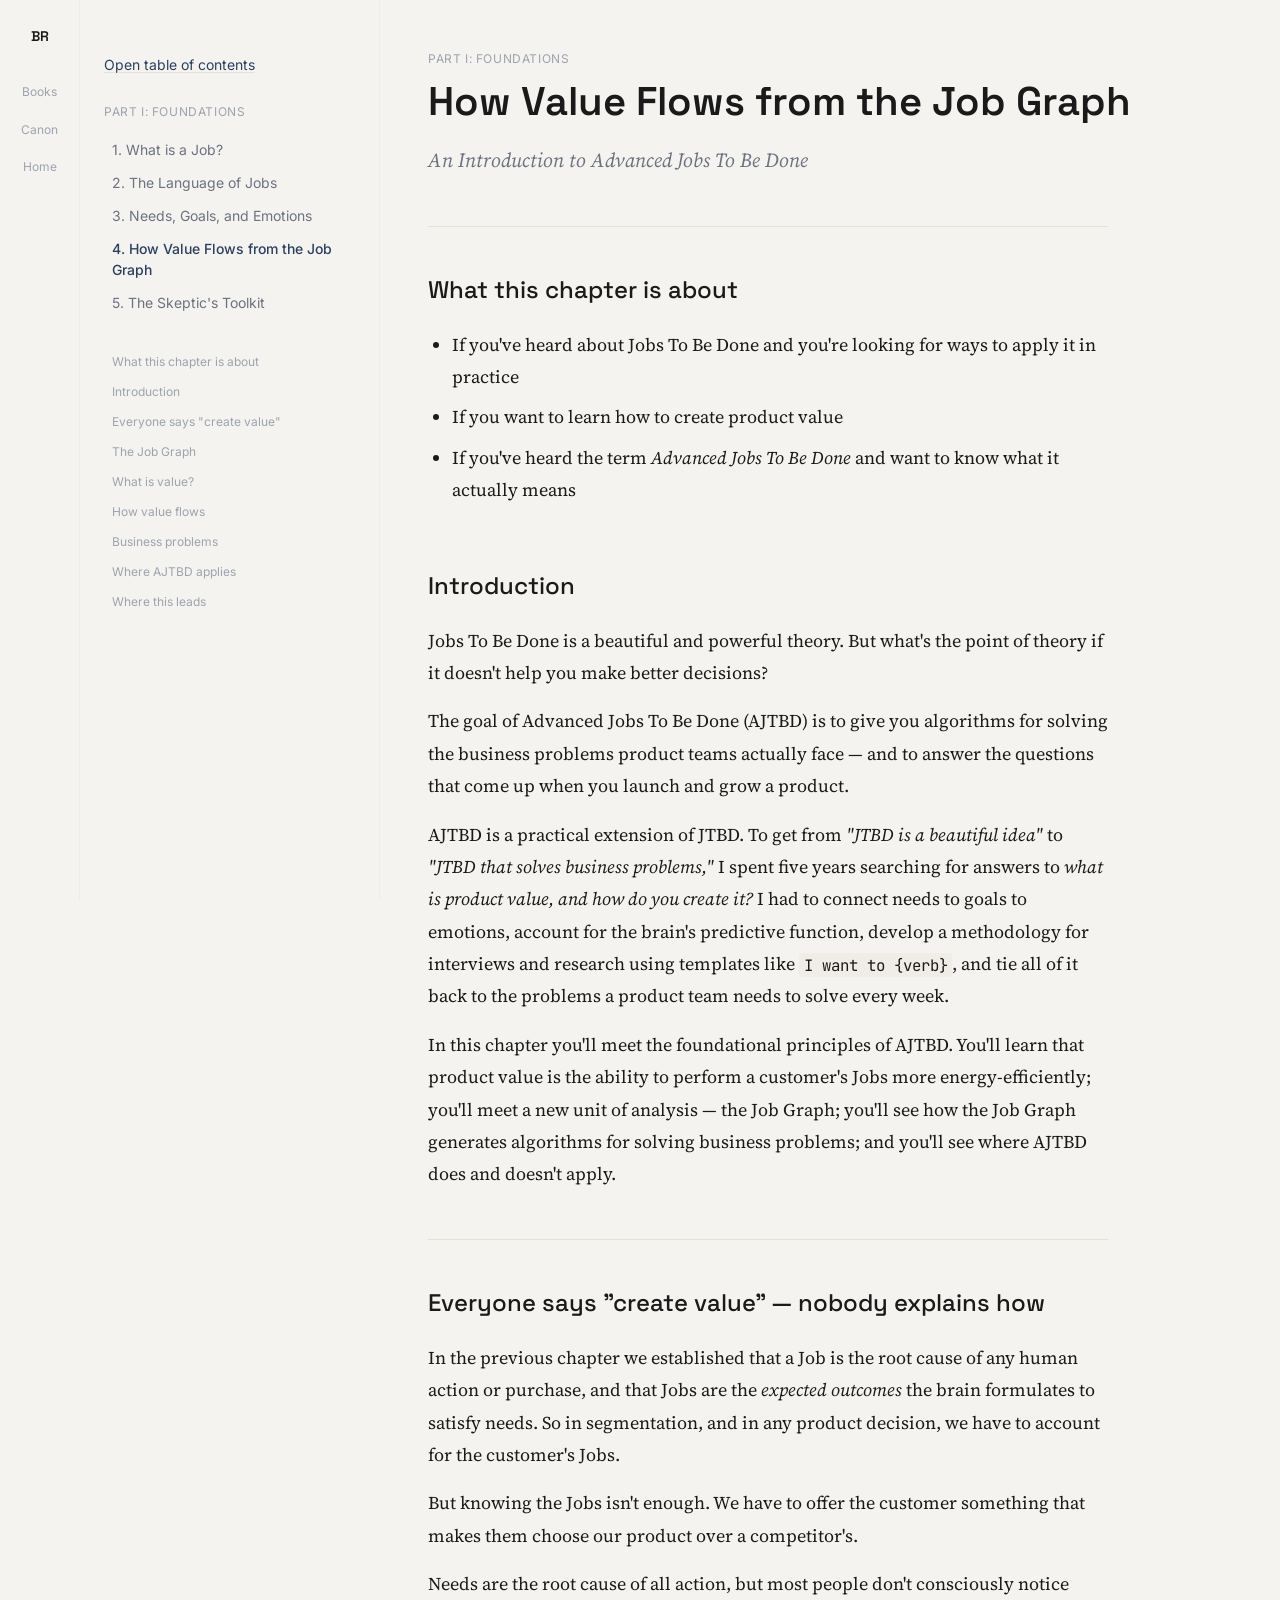
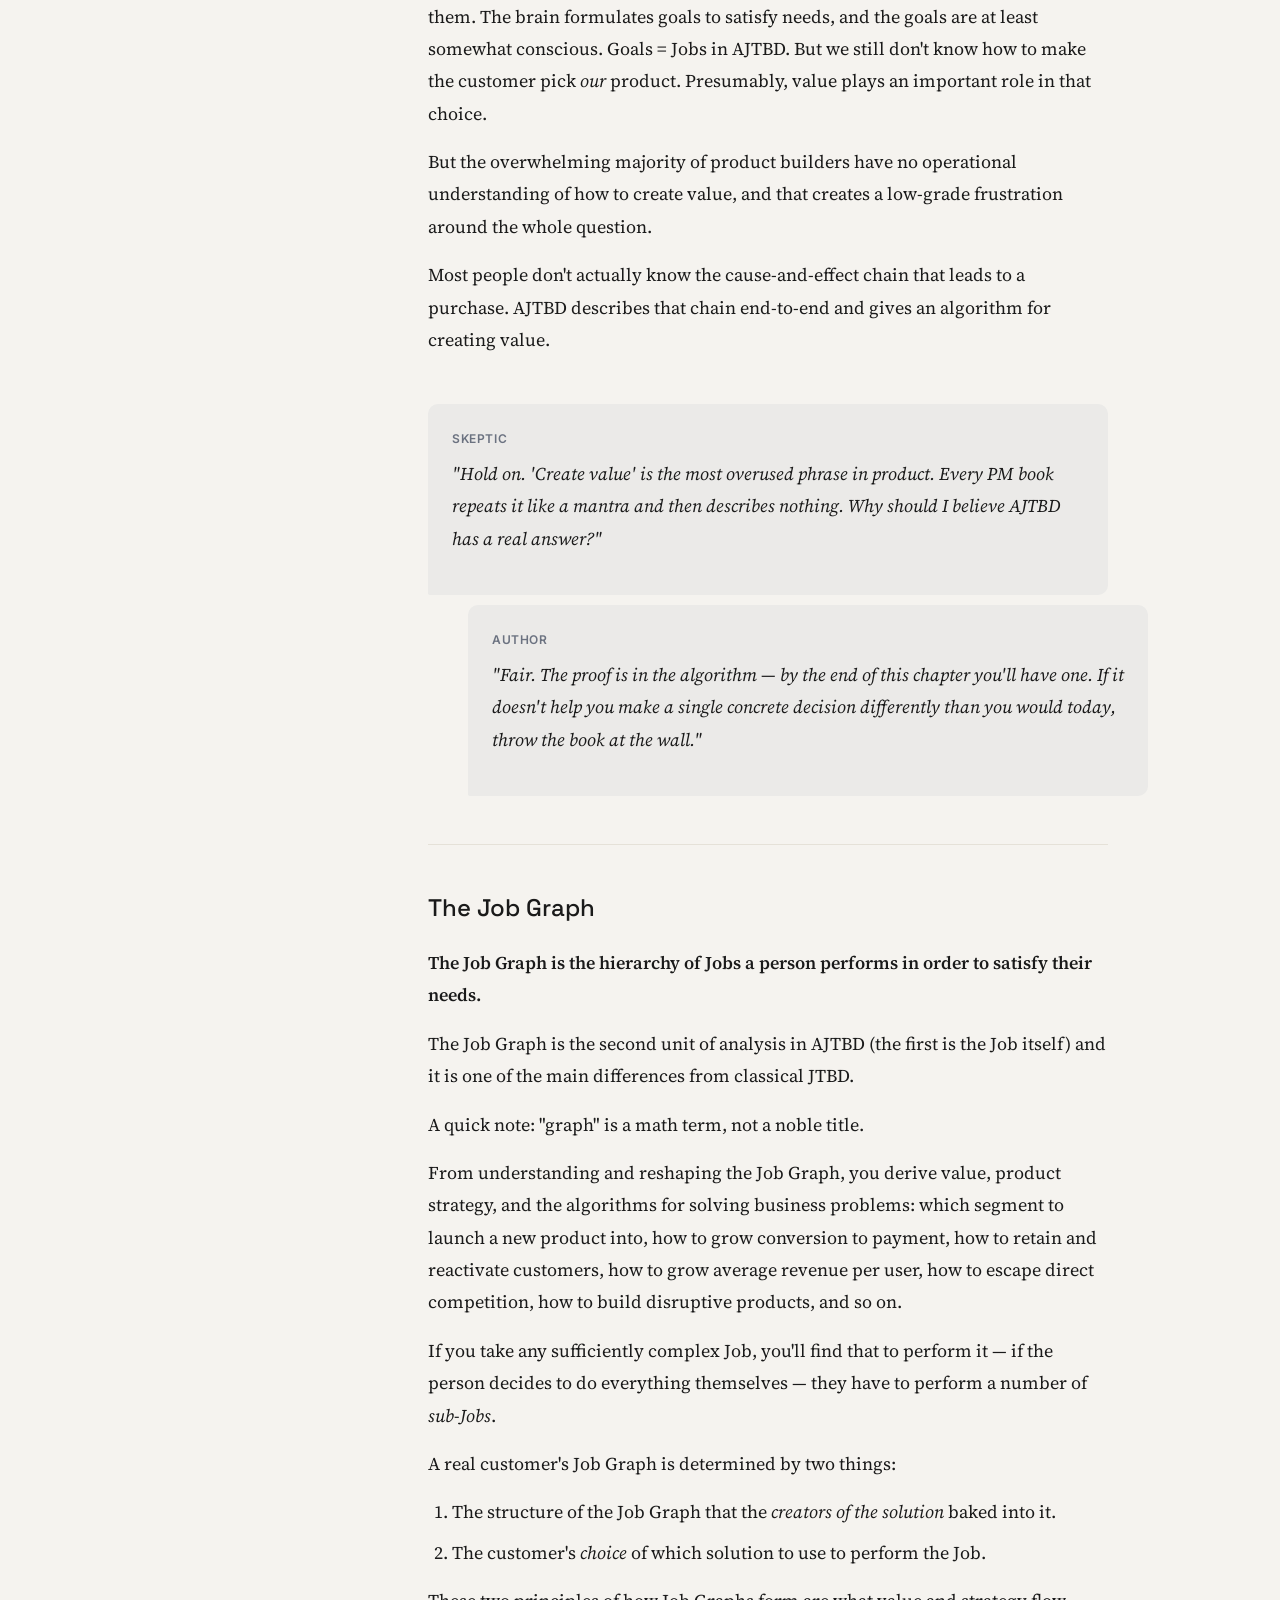
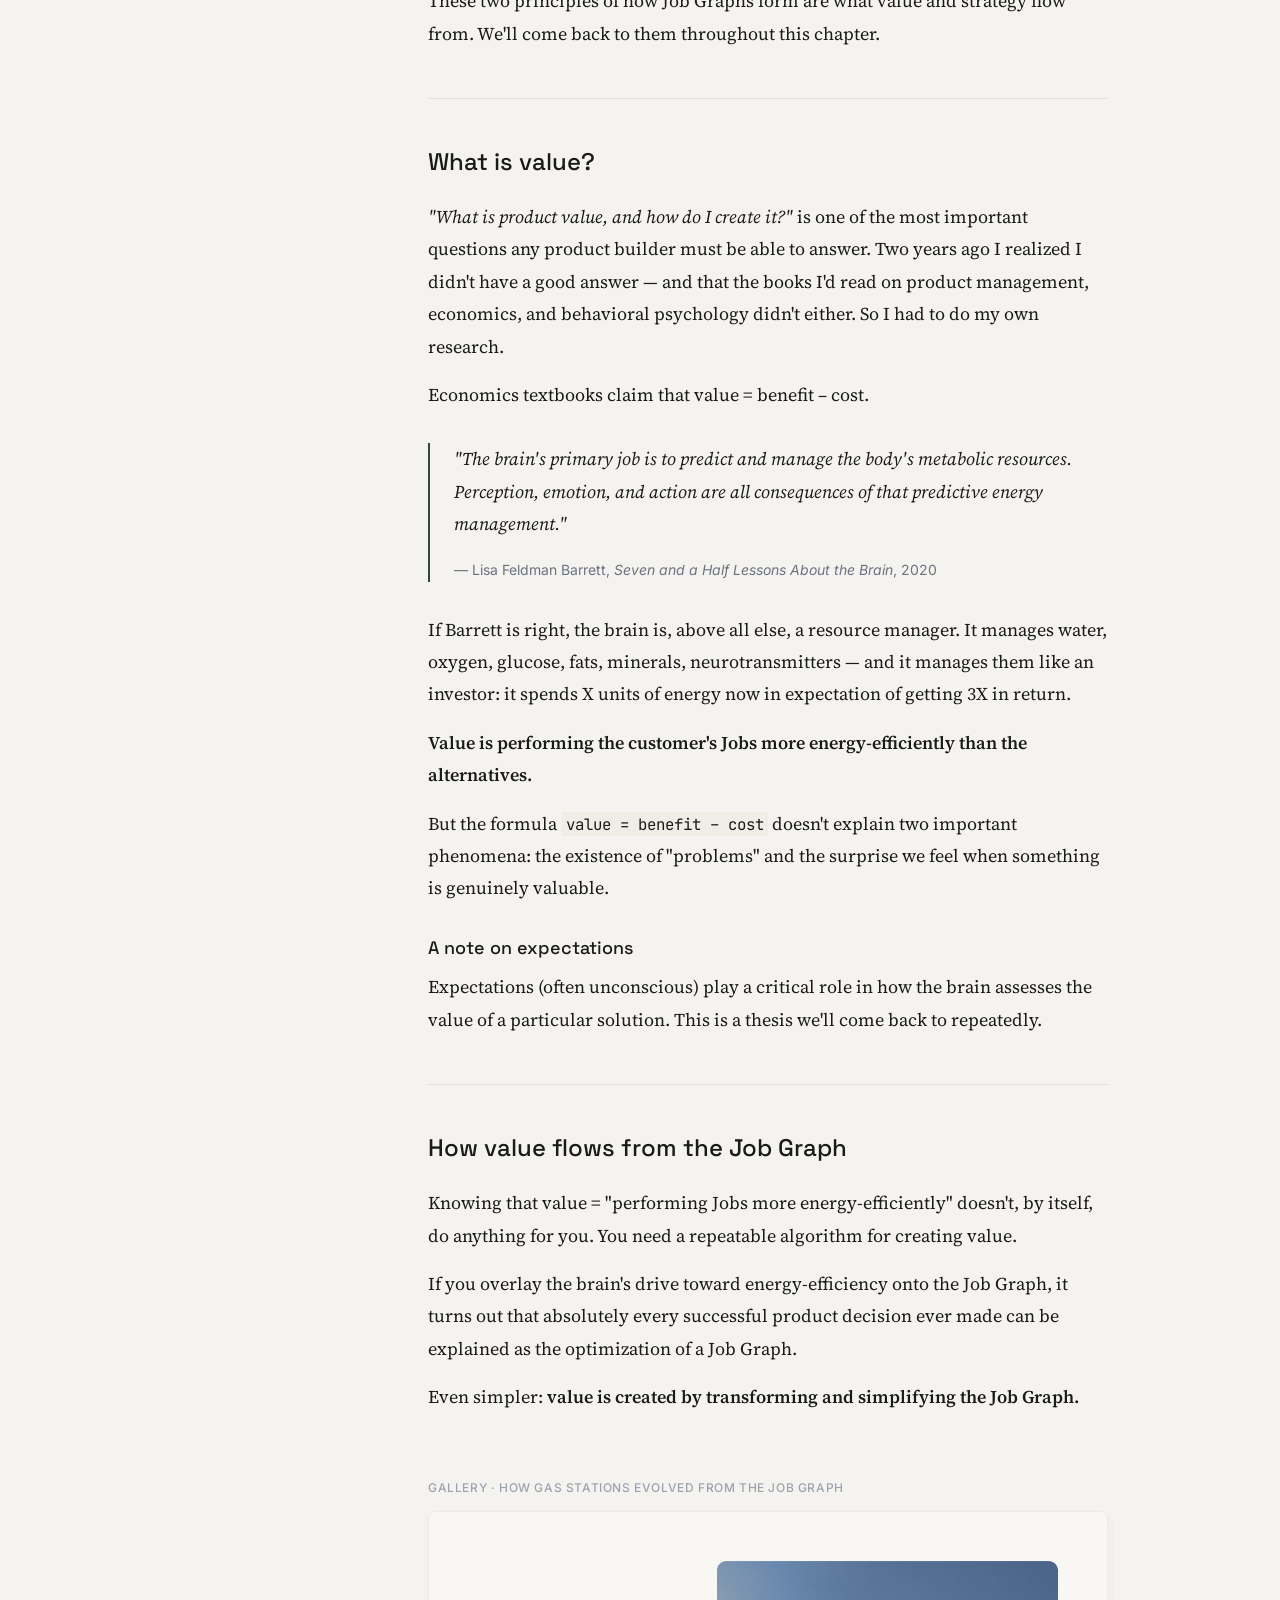
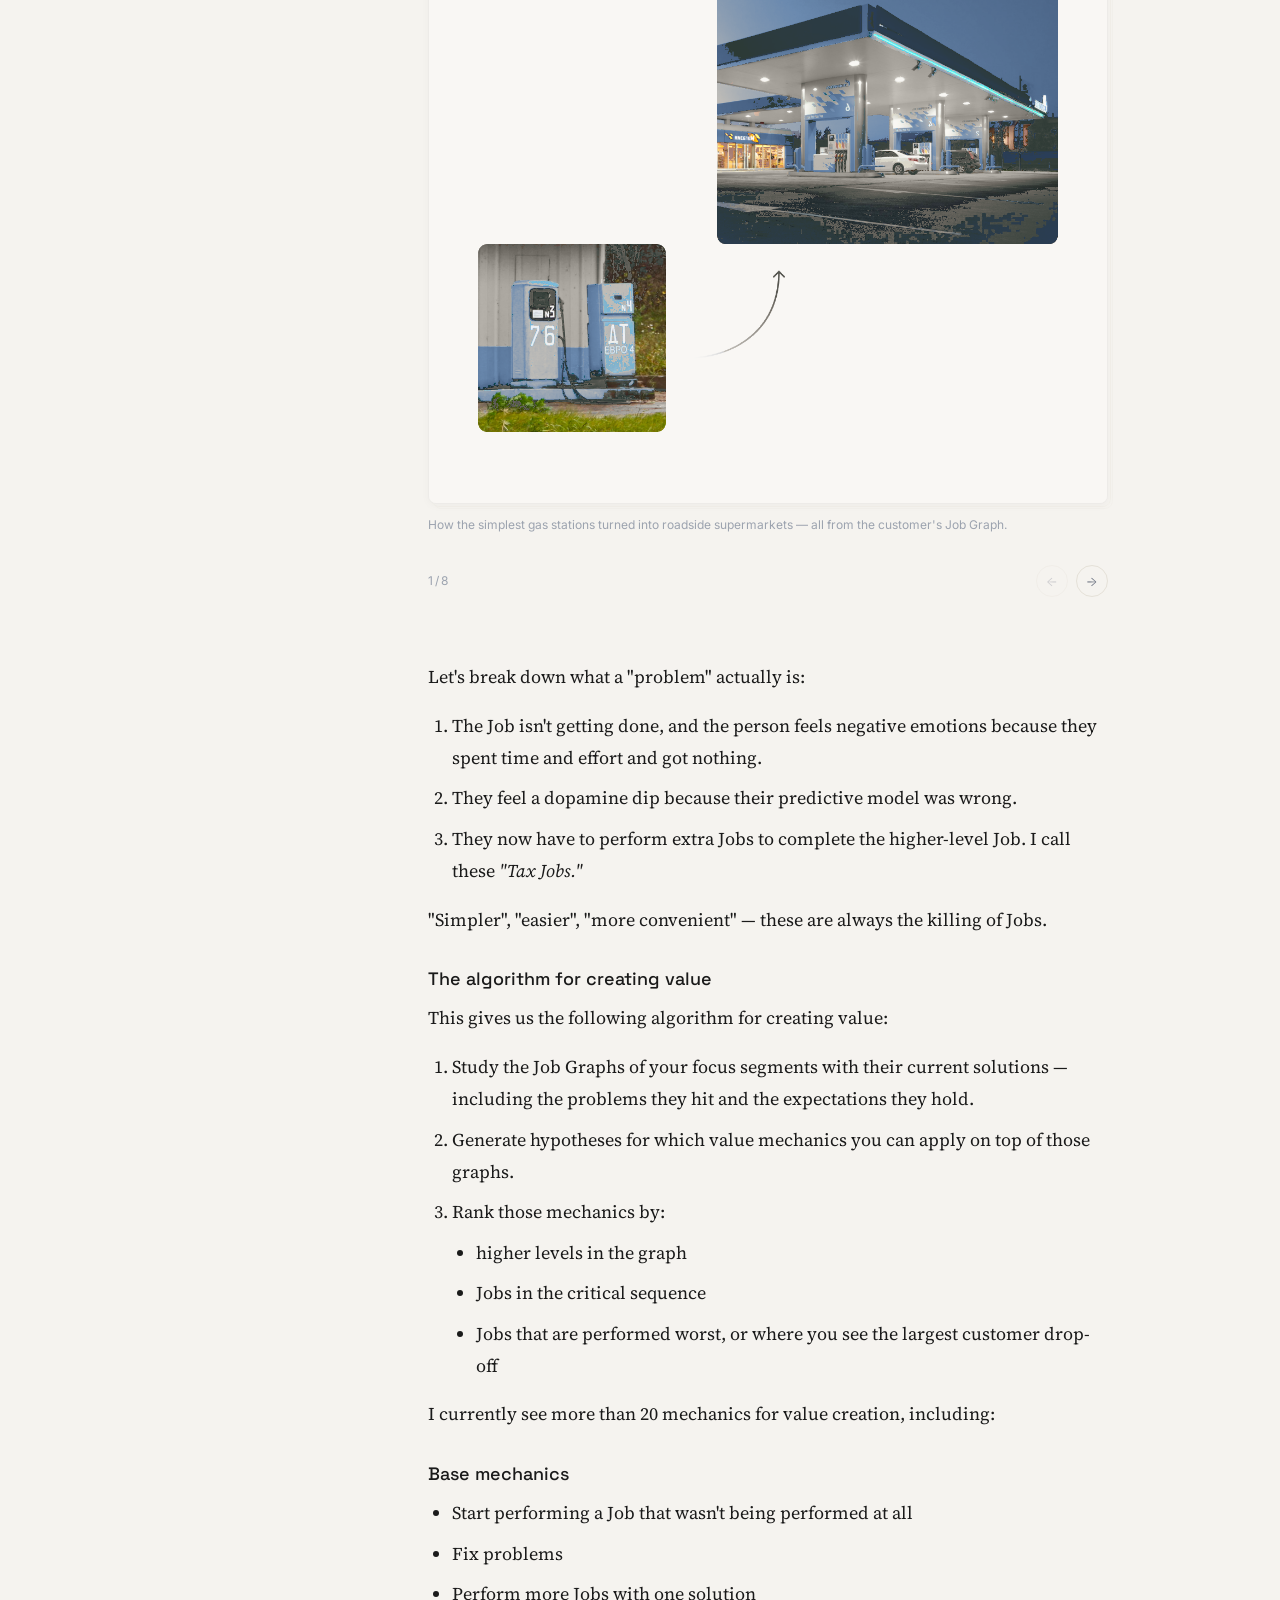
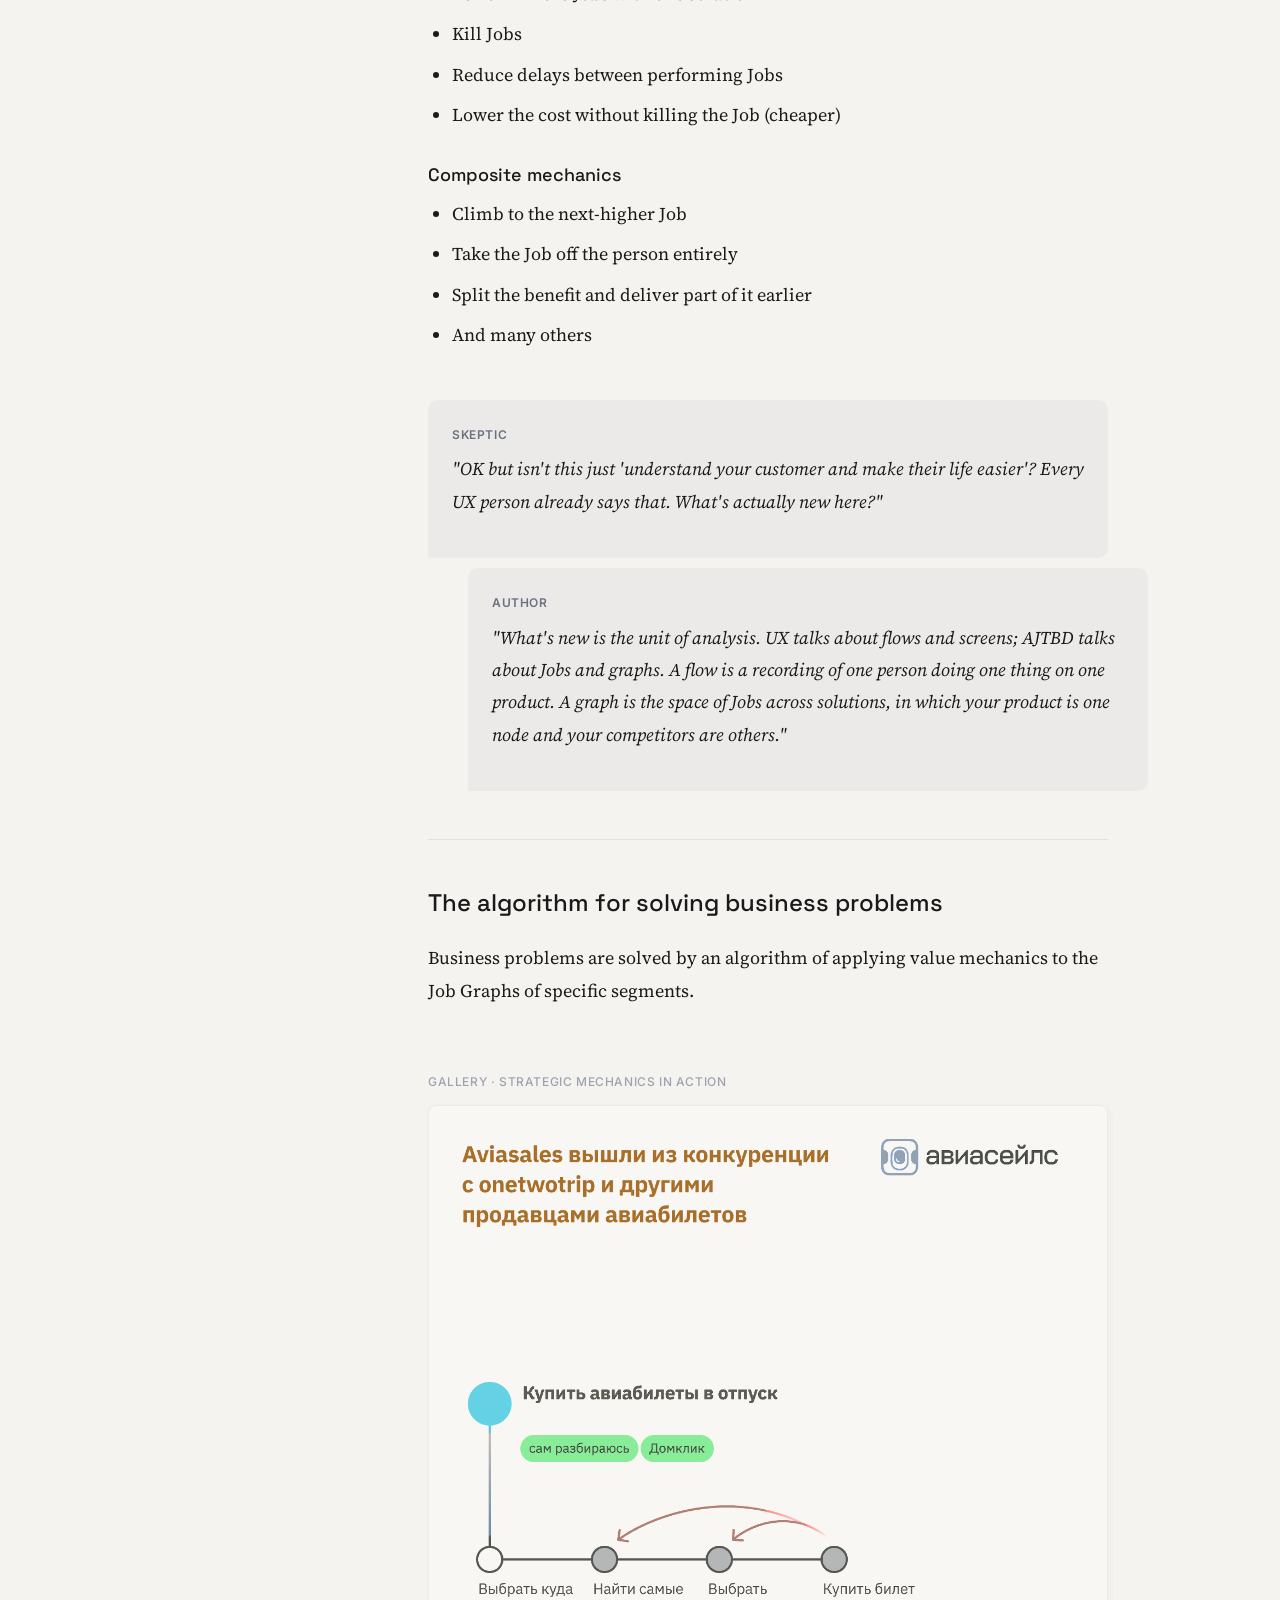
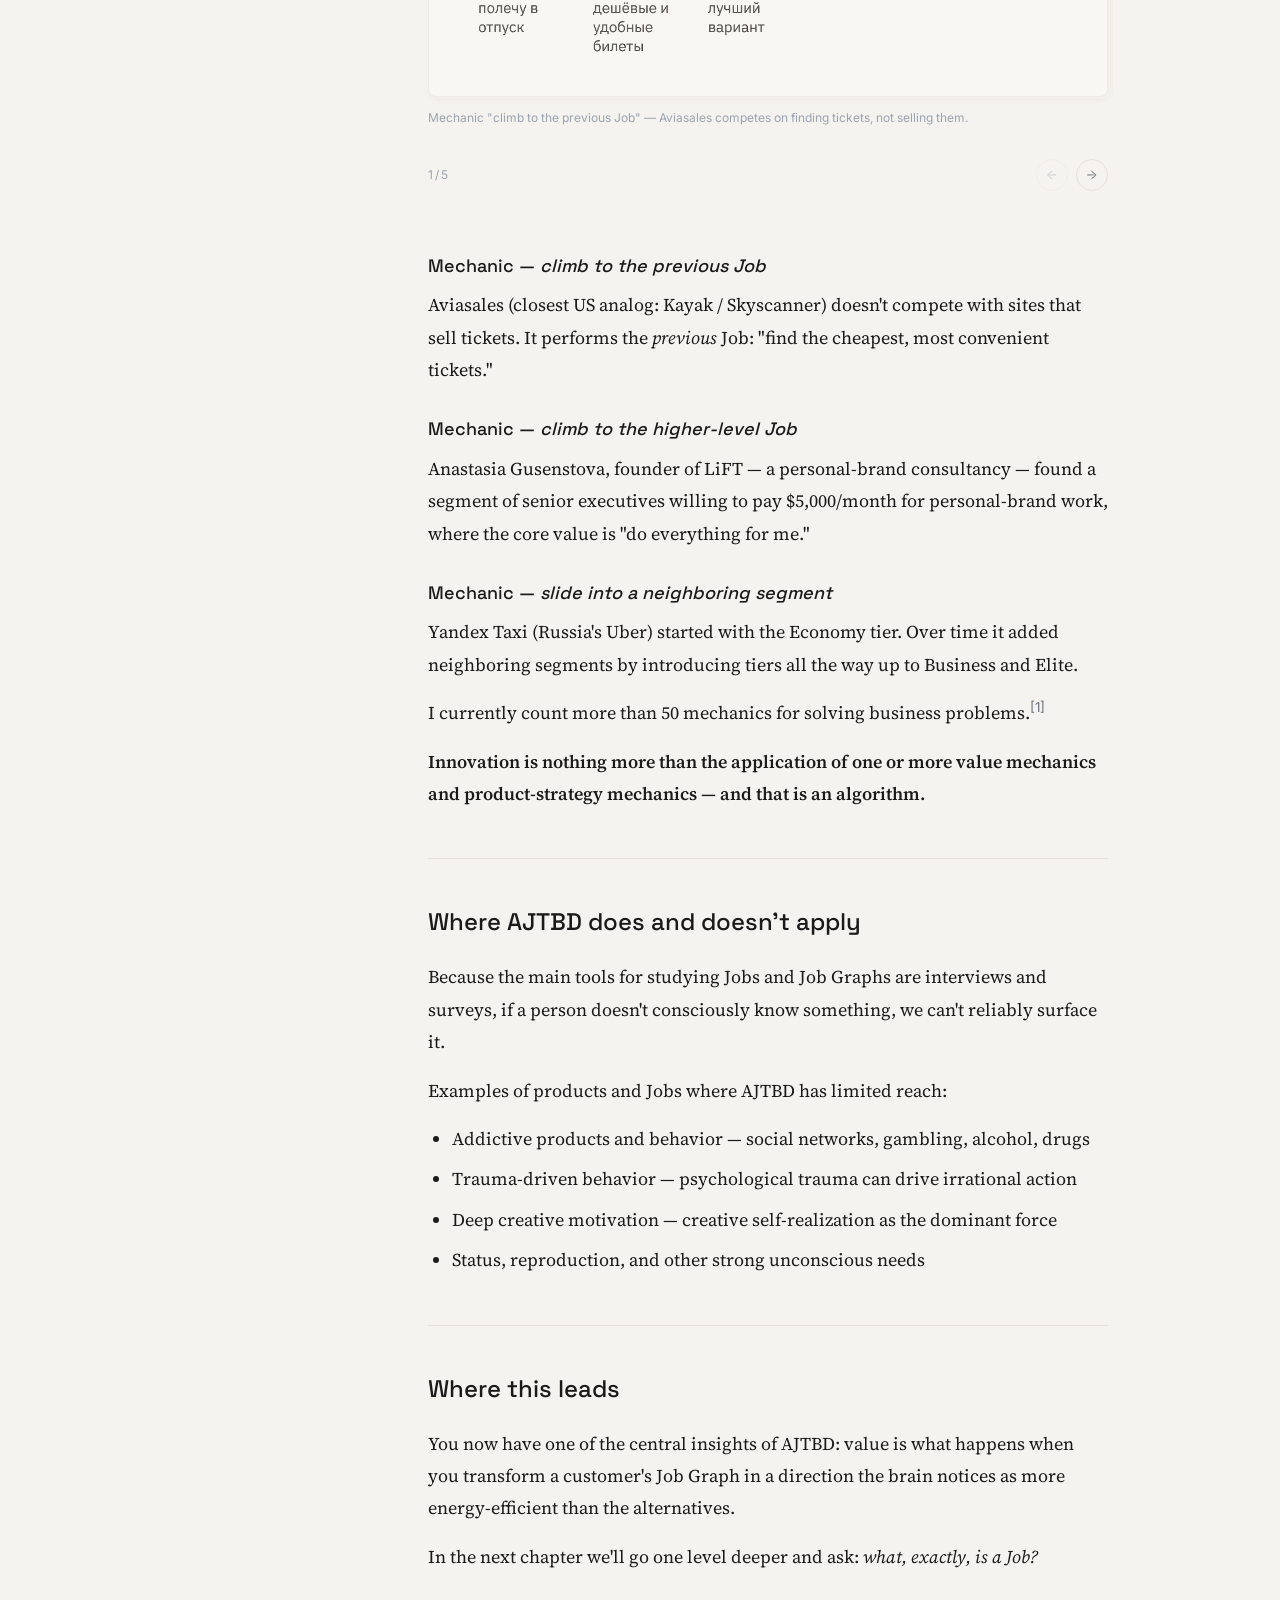
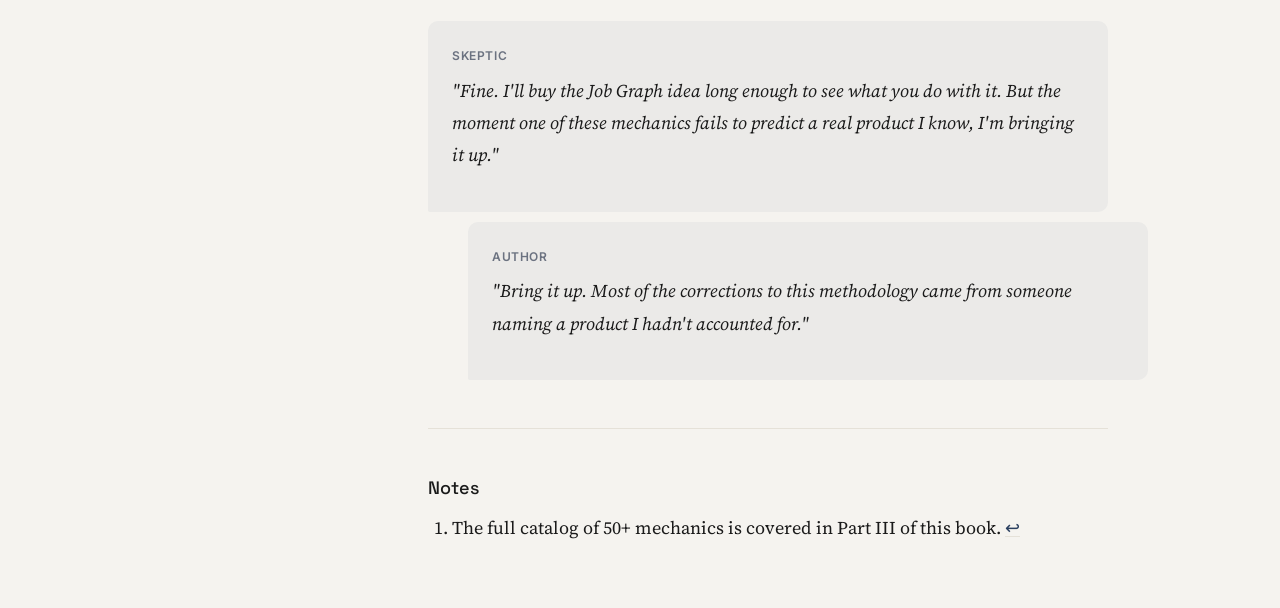
==== index.html @ 54d4b797 "feat(step-5): stack gallery + palette-matched images Replace horizontal-scroll gallery with a deck-o" ====
<!DOCTYPE html>
<html lang="en">
<head>
  <meta charset="UTF-8">
  <meta name="viewport" content="width=device-width, initial-scale=1.0">
  <meta name="description" content="How Value Flows from the Job Graph — An Introduction to Advanced Jobs To Be Done">

  <title>How Value Flows from the Job Graph — Book Reader</title>

  <!-- Fonts -->
  <link rel="preconnect" href="https://fonts.googleapis.com">
  <link rel="preconnect" href="https://fonts.gstatic.com" crossorigin>
  <link href="https://fonts.googleapis.com/css2?family=Source+Serif+4:ital,opsz,wght@0,8..60,300;0,8..60,400;0,8..60,500;0,8..60,600;0,8..60,700;1,8..60,300;1,8..60,400;1,8..60,500&family=Space+Grotesk:wght@400;500;600;700&family=Inter:wght@300;400;500;600&family=JetBrains+Mono:ital,wght@0,400;0,500;1,400&display=swap" rel="stylesheet">

  <!-- Design system — no inline <style>, everything in CSS files -->
  <link rel="stylesheet" href="css/tokens.css">
  <link rel="stylesheet" href="css/base.css">
  <link rel="stylesheet" href="css/typography.css">
  <link rel="stylesheet" href="css/layout.css">
  <link rel="stylesheet" href="css/components.css">
  <link rel="stylesheet" href="css/overlay.css">
</head>
<body>

  <div class="site">

    <!-- ==================== LEFT COLUMN — Logo + Global Nav ==================== -->
    <aside class="col-left">
      <a href="#" class="col-left__logo">BR</a>
      <nav class="col-left__nav">
        <a href="#" class="col-left__nav-item">Books</a>
        <a href="#" class="col-left__nav-item">Canon</a>
        <a href="#" class="col-left__nav-item">Home</a>
      </nav>
    </aside>

    <!-- ==================== MIDDLE COLUMN — Book Context + Chapter TOC ==================== -->
    <aside class="col-middle">
      <button class="col-middle__toc-trigger">Open table of contents</button>

      <p class="col-middle__part-label">Part I: Foundations</p>

      <ul class="col-middle__chapters">
        <li class="col-middle__chapter-item">
          <a href="#" class="col-middle__chapter-link">1. What is a Job?</a>
        </li>
        <li class="col-middle__chapter-item">
          <a href="#" class="col-middle__chapter-link">2. The Language of Jobs</a>
        </li>
        <li class="col-middle__chapter-item">
          <a href="#" class="col-middle__chapter-link">3. Needs, Goals, and Emotions</a>
        </li>
        <li class="col-middle__chapter-item">
          <a href="#" class="col-middle__chapter-link col-middle__chapter-link--active">4. How Value Flows from the Job Graph</a>
        </li>
        <li class="col-middle__chapter-item">
          <a href="#" class="col-middle__chapter-link">5. The Skeptic's Toolkit</a>
        </li>
      </ul>

      <ul class="col-middle__sections">
        <li class="col-middle__section-item">
          <a href="#what-this-chapter-is-about" class="col-middle__section-link">What this chapter is about</a>
        </li>
        <li class="col-middle__section-item">
          <a href="#introduction" class="col-middle__section-link">Introduction</a>
        </li>
        <li class="col-middle__section-item">
          <a href="#everyone-says-create-value" class="col-middle__section-link">Everyone says "create value"</a>
        </li>
        <li class="col-middle__section-item">
          <a href="#the-job-graph" class="col-middle__section-link">The Job Graph</a>
        </li>
        <li class="col-middle__section-item">
          <a href="#what-is-value" class="col-middle__section-link">What is value?</a>
        </li>
        <li class="col-middle__section-item">
          <a href="#how-value-flows" class="col-middle__section-link">How value flows</a>
        </li>
        <li class="col-middle__section-item">
          <a href="#algorithm-for-solving-business-problems" class="col-middle__section-link">Business problems</a>
        </li>
        <li class="col-middle__section-item">
          <a href="#where-ajtbd-applies" class="col-middle__section-link">Where AJTBD applies</a>
        </li>
        <li class="col-middle__section-item">
          <a href="#where-this-leads" class="col-middle__section-link">Where this leads</a>
        </li>
      </ul>
    </aside>

    <!-- ==================== RIGHT COLUMN — Chapter Content ==================== -->
    <main class="col-right">

      <header class="chapter-header">
        <p class="meta-label">Part I: Foundations</p>
        <h1>How Value Flows from the Job Graph</h1>
        <p class="lead"><em>An Introduction to Advanced Jobs To Be Done</em></p>
      </header>

      <hr>

      <section id="what-this-chapter-is-about">
        <h2>What this chapter is about</h2>
        <ul>
          <li>If you've heard about Jobs To Be Done and you're looking for ways to apply it in practice</li>
          <li>If you want to learn how to create product value</li>
          <li>If you've heard the term <em>Advanced Jobs To Be Done</em> and want to know what it actually means</li>
        </ul>
      </section>

      <section id="introduction">
        <h2>Introduction</h2>
        <p>Jobs To Be Done is a beautiful and powerful theory. But what's the point of theory if it doesn't help you make better decisions?</p>
        <p>The goal of Advanced Jobs To Be Done (AJTBD) is to give you algorithms for solving the business problems product teams actually face — and to answer the questions that come up when you launch and grow a product.</p>
        <p>AJTBD is a practical extension of JTBD. To get from <em>"JTBD is a beautiful idea"</em> to <em>"JTBD that solves business problems,"</em> I spent five years searching for answers to <em>what is product value, and how do you create it?</em> I had to connect needs to goals to emotions, account for the brain's predictive function, develop a methodology for interviews and research using templates like <code>I want to {verb}</code>, and tie all of it back to the problems a product team needs to solve every week.</p>
        <p>In this chapter you'll meet the foundational principles of AJTBD. You'll learn that product value is the ability to perform a customer's Jobs more energy-efficiently; you'll meet a new unit of analysis — the Job Graph; you'll see how the Job Graph generates algorithms for solving business problems; and you'll see where AJTBD does and doesn't apply.</p>
      </section>

      <hr>

      <section id="everyone-says-create-value">
        <h2>Everyone says "create value" — nobody explains how</h2>
        <p>In the previous chapter we established that a Job is the root cause of any human action or purchase, and that Jobs are the <em>expected outcomes</em> the brain formulates to satisfy needs. So in segmentation, and in any product decision, we have to account for the customer's Jobs.</p>
        <p>But knowing the Jobs isn't enough. We have to offer the customer something that makes them choose our product over a competitor's.</p>
        <p>Needs are the root cause of all action, but most people don't consciously notice them. The brain formulates goals to satisfy needs, and the goals are at least somewhat conscious. Goals = Jobs in AJTBD. But we still don't know how to make the customer pick <em>our</em> product. Presumably, value plays an important role in that choice.</p>
        <p>But the overwhelming majority of product builders have no operational understanding of how to create value, and that creates a low-grade frustration around the whole question.</p>
        <p>Most people don't actually know the cause-and-effect chain that leads to a purchase. AJTBD describes that chain end-to-end and gives an algorithm for creating value.</p>
        <div class="dialog">
          <div class="dialog__skeptic">
            <p class="dialog__label">Skeptic</p>
            <p class="dialog__text">"Hold on. 'Create value' is the most overused phrase in product. Every PM book repeats it like a mantra and then describes nothing. Why should I believe AJTBD has a real answer?"</p>
          </div>
          <div class="dialog__author">
            <p class="dialog__label">Author</p>
            <p class="dialog__text">"Fair. The proof is in the algorithm — by the end of this chapter you'll have one. If it doesn't help you make a single concrete decision differently than you would today, throw the book at the wall."</p>
          </div>
        </div>
      </section>

      <hr>

      <section id="the-job-graph">
        <h2>The Job Graph</h2>
        <p><strong>The Job Graph is the hierarchy of Jobs a person performs in order to satisfy their needs.</strong></p>
        <p>The Job Graph is the second unit of analysis in AJTBD (the first is the Job itself) and it is one of the main differences from classical JTBD.</p>
        <p>A quick note: "graph" is a math term, not a noble title.</p>
        <p>From understanding and reshaping the Job Graph, you derive value, product strategy, and the algorithms for solving business problems: which segment to launch a new product into, how to grow conversion to payment, how to retain and reactivate customers, how to grow average revenue per user, how to escape direct competition, how to build disruptive products, and so on.</p>
        <p>If you take any sufficiently complex Job, you'll find that to perform it — if the person decides to do everything themselves — they have to perform a number of <em>sub-Jobs</em>.</p>
        <p>A real customer's Job Graph is determined by two things:</p>
        <ol>
          <li>The structure of the Job Graph that the <em>creators of the solution</em> baked into it.</li>
          <li>The customer's <em>choice</em> of which solution to use to perform the Job.</li>
        </ol>
        <p>These two principles of how Job Graphs form are what value and strategy flow from. We'll come back to them throughout this chapter.</p>
      </section>

      <hr>

      <section id="what-is-value">
        <h2>What is value?</h2>
        <p><em>"What is product value, and how do I create it?"</em> is one of the most important questions any product builder must be able to answer. Two years ago I realized I didn't have a good answer — and that the books I'd read on product management, economics, and behavioral psychology didn't either. So I had to do my own research.</p>
        <p>Economics textbooks claim that value = benefit – cost.</p>
        <div class="citation">
          <p class="citation__text">"The brain's primary job is to predict and manage the body's metabolic resources. Perception, emotion, and action are all consequences of that predictive energy management."</p>
          <p class="citation__source">— Lisa Feldman Barrett, <em>Seven and a Half Lessons About the Brain</em>, 2020</p>
        </div>
        <p>If Barrett is right, the brain is, above all else, a resource manager. It manages water, oxygen, glucose, fats, minerals, neurotransmitters — and it manages them like an investor: it spends X units of energy now in expectation of getting 3X in return.</p>
        <p><strong>Value is performing the customer's Jobs more energy-efficiently than the alternatives.</strong></p>
        <p>But the formula <code>value = benefit – cost</code> doesn't explain two important phenomena: the existence of "problems" and the surprise we feel when something is genuinely valuable.</p>
        <h3>A note on expectations</h3>
        <p>Expectations (often unconscious) play a critical role in how the brain assesses the value of a particular solution. This is a thesis we'll come back to repeatedly.</p>
      </section>

      <hr>

      <section id="how-value-flows">
        <h2>How value flows from the Job Graph</h2>
        <p>Knowing that value = "performing Jobs more energy-efficiently" doesn't, by itself, do anything for you. You need a repeatable algorithm for creating value.</p>
        <p>If you overlay the brain's drive toward energy-efficiency onto the Job Graph, it turns out that absolutely every successful product decision ever made can be explained as the optimization of a Job Graph.</p>
        <p>Even simpler: <strong>value is created by transforming and simplifying the Job Graph.</strong></p>
        <!-- Gallery 1: How gas stations evolved — 8 slides -->
        <div class="gallery-stack">
          <p class="gallery-stack__label">Gallery · How gas stations evolved from the Job Graph</p>
          <div class="gallery-stack__stage">
            <div class="gallery-stack__item gallery-stack__item--active">
              <img src="images/4_1.png" alt="Gas stations evolved from single-Job to multi-Job solutions" loading="lazy">
              <span class="gallery-stack__slide-caption">How the simplest gas stations turned into roadside supermarkets — all from the customer's Job Graph.</span>
            </div>
            <div class="gallery-stack__item">
              <img src="images/4_2.png" alt="Hero wants to drive from New York to Boston" loading="lazy">
              <span class="gallery-stack__slide-caption">Our hero wants to drive from New York to Boston. They want coffee and a full tank — lower-level Jobs to "get to Boston safely."</span>
            </div>
            <div class="gallery-stack__item">
              <img src="images/4_3.png" alt="Brain predicts the value, cost, and sub-Jobs automatically" loading="lazy">
              <span class="gallery-stack__slide-caption">Their brain has already predicted the value, the cost, and which sub-Jobs they'll perform — automatically and unconsciously.</span>
            </div>
            <div class="gallery-stack__item">
              <img src="images/4_4.png" alt="No fuel — that's a problem" loading="lazy">
              <span class="gallery-stack__slide-caption">They pull in. There's no fuel. That's a problem — negative emotions plus Tax Jobs the customer must now perform.</span>
            </div>
            <div class="gallery-stack__item">
              <img src="images/4_5.png" alt="Fix problems — the first value mechanic" loading="lazy">
              <span class="gallery-stack__slide-caption">The first value mechanic — fix problems. Removes the negative emotions, the dopamine dip, and the Tax Jobs.</span>
            </div>
            <div class="gallery-stack__item">
              <img src="images/4_6.png" alt="Coffee shops appeared at gas stations" loading="lazy">
              <span class="gallery-stack__slide-caption">Why coffee shops appeared at gas stations — performing several customer Jobs with one solution.</span>
            </div>
            <div class="gallery-stack__item">
              <img src="images/4_7.png" alt="Two Jobs performed for less total investment" loading="lazy">
              <span class="gallery-stack__slide-caption">If two of a person's Jobs are performed for less total investment, the new solution becomes a viable alternative.</span>
            </div>
            <div class="gallery-stack__item">
              <img src="images/4_8.png" alt="Killing Jobs creates positive prediction error" loading="lazy">
              <span class="gallery-stack__slide-caption">Simplifying a product by killing Jobs creates a positive prediction error and lifts satisfaction.</span>
            </div>
          </div>
          <p class="gallery-stack__caption"></p>
          <div class="gallery-stack__controls">
            <span class="gallery-stack__counter"></span>
            <div class="gallery-stack__nav">
              <button class="gallery-stack__btn" data-dir="-1" aria-label="Previous slide">←</button>
              <button class="gallery-stack__btn" data-dir="1" aria-label="Next slide">→</button>
            </div>
          </div>
        </div>
        <p>Let's break down what a "problem" actually is:</p>
        <ol>
          <li>The Job isn't getting done, and the person feels negative emotions because they spent time and effort and got nothing.</li>
          <li>They feel a dopamine dip because their predictive model was wrong.</li>
          <li>They now have to perform extra Jobs to complete the higher-level Job. I call these <em>"Tax Jobs."</em></li>
        </ol>
        <p>"Simpler", "easier", "more convenient" — these are always the killing of Jobs.</p>
        <h3>The algorithm for creating value</h3>
        <p>This gives us the following algorithm for creating value:</p>
        <ol>
          <li>Study the Job Graphs of your focus segments with their current solutions — including the problems they hit and the expectations they hold.</li>
          <li>Generate hypotheses for which value mechanics you can apply on top of those graphs.</li>
          <li>Rank those mechanics by:
            <ul>
              <li>higher levels in the graph</li>
              <li>Jobs in the critical sequence</li>
              <li>Jobs that are performed worst, or where you see the largest customer drop-off</li>
            </ul>
          </li>
        </ol>
        <p>I currently see more than 20 mechanics for value creation, including:</p>
        <h3>Base mechanics</h3>
        <ul>
          <li>Start performing a Job that wasn't being performed at all</li>
          <li>Fix problems</li>
          <li>Perform more Jobs with one solution</li>
          <li>Kill Jobs</li>
          <li>Reduce delays between performing Jobs</li>
          <li>Lower the cost without killing the Job (cheaper)</li>
        </ul>
        <h3>Composite mechanics</h3>
        <ul>
          <li>Climb to the next-higher Job</li>
          <li>Take the Job off the person entirely</li>
          <li>Split the benefit and deliver part of it earlier</li>
          <li>And many others</li>
        </ul>
        <div class="dialog">
          <div class="dialog__skeptic">
            <p class="dialog__label">Skeptic</p>
            <p class="dialog__text">"OK but isn't this just 'understand your customer and make their life easier'? Every UX person already says that. What's actually new here?"</p>
          </div>
          <div class="dialog__author">
            <p class="dialog__label">Author</p>
            <p class="dialog__text">"What's new is the <em>unit of analysis</em>. UX talks about flows and screens; AJTBD talks about Jobs and graphs. A flow is a recording of one person doing one thing on one product. A graph is the space of Jobs across solutions, in which your product is one node and your competitors are others."</p>
          </div>
        </div>
      </section>

      <hr>

      <section id="algorithm-for-solving-business-problems">
        <h2>The algorithm for solving business problems</h2>
        <p>Business problems are solved by an algorithm of applying value mechanics to the Job Graphs of specific segments.</p>

        <!-- Gallery 2: Strategic mechanics — 5 slides -->
        <div class="gallery-stack">
          <p class="gallery-stack__label">Gallery · Strategic mechanics in action</p>
          <div class="gallery-stack__stage">
            <div class="gallery-stack__item gallery-stack__item--active">
              <img src="images/5_1.png" alt="Climb to the previous Job — Aviasales" loading="lazy">
              <span class="gallery-stack__slide-caption">Mechanic "climb to the previous Job" — Aviasales competes on finding tickets, not selling them.</span>
            </div>
            <div class="gallery-stack__item">
              <img src="images/5_2.png" alt="Climb to the previous Job — Domklik" loading="lazy">
              <span class="gallery-stack__slide-caption">Mechanic "climb to the previous Job" — Domklik becomes a lead funnel for mortgages.</span>
            </div>
            <div class="gallery-stack__item">
              <img src="images/5_3.png" alt="Climb to the higher-level Job — LiFT" loading="lazy">
              <span class="gallery-stack__slide-caption">Mechanic "climb to the higher-level Job" — LiFT kills lower-level Jobs and serves "run my personal brand."</span>
            </div>
            <div class="gallery-stack__item">
              <img src="images/5_4.png" alt="Slide into a neighboring segment — Yandex Taxi" loading="lazy">
              <span class="gallery-stack__slide-caption">Mechanic "slide into a neighboring segment" — Yandex Taxi expands from Economy to Business and Elite.</span>
            </div>
            <div class="gallery-stack__item">
              <img src="images/5_5.png" alt="50+ mechanics for solving business problems" loading="lazy">
              <span class="gallery-stack__slide-caption">More than 50 mechanics for solving business problems exist in the full catalog.</span>
            </div>
          </div>
          <p class="gallery-stack__caption"></p>
          <div class="gallery-stack__controls">
            <span class="gallery-stack__counter"></span>
            <div class="gallery-stack__nav">
              <button class="gallery-stack__btn" data-dir="-1" aria-label="Previous slide">←</button>
              <button class="gallery-stack__btn" data-dir="1" aria-label="Next slide">→</button>
            </div>
          </div>
        </div>

        <h3>Mechanic — <em>climb to the previous Job</em></h3>
        <p>Aviasales (closest US analog: Kayak / Skyscanner) doesn't compete with sites that sell tickets. It performs the <em>previous</em> Job: "find the cheapest, most convenient tickets."</p>
        <h3>Mechanic — <em>climb to the higher-level Job</em></h3>
        <p>Anastasia Gusenstova, founder of LiFT — a personal-brand consultancy — found a segment of senior executives willing to pay $5,000/month for personal-brand work, where the core value is "do everything for me."</p>
        <h3>Mechanic — <em>slide into a neighboring segment</em></h3>
        <p>Yandex Taxi (Russia's Uber) started with the Economy tier. Over time it added neighboring segments by introducing tiers all the way up to Business and Elite.</p>
        <p>I currently count more than 50 mechanics for solving business problems.<sup><a href="#fn1" id="fnref1">[1]</a></sup></p>
        <p><strong>Innovation is nothing more than the application of one or more value mechanics and product-strategy mechanics — and that is an algorithm.</strong></p>
      </section>

      <hr>

      <section id="where-ajtbd-applies">
        <h2>Where AJTBD does and doesn't apply</h2>
        <p>Because the main tools for studying Jobs and Job Graphs are interviews and surveys, if a person doesn't consciously know something, we can't reliably surface it.</p>
        <p>Examples of products and Jobs where AJTBD has limited reach:</p>
        <ul>
          <li>Addictive products and behavior — social networks, gambling, alcohol, drugs</li>
          <li>Trauma-driven behavior — psychological trauma can drive irrational action</li>
          <li>Deep creative motivation — creative self-realization as the dominant force</li>
          <li>Status, reproduction, and other strong unconscious needs</li>
        </ul>
      </section>

      <hr>

      <section id="where-this-leads">
        <h2>Where this leads</h2>
        <p>You now have one of the central insights of AJTBD: value is what happens when you transform a customer's Job Graph in a direction the brain notices as more energy-efficient than the alternatives.</p>
        <p>In the next chapter we'll go one level deeper and ask: <em>what, exactly, is a Job?</em></p>
        <div class="dialog">
          <div class="dialog__skeptic">
            <p class="dialog__label">Skeptic</p>
            <p class="dialog__text">"Fine. I'll buy the Job Graph idea long enough to see what you do with it. But the moment one of these mechanics fails to predict a real product I know, I'm bringing it up."</p>
          </div>
          <div class="dialog__author">
            <p class="dialog__label">Author</p>
            <p class="dialog__text">"Bring it up. Most of the corrections to this methodology came from someone naming a product I hadn't accounted for."</p>
          </div>
        </div>
      </section>

      <section class="footnotes" id="footnotes">
        <hr>
        <h3>Notes</h3>
        <ol>
          <li id="fn1">
            The full catalog of 50+ mechanics is covered in Part III of this book.
            <a href="#fnref1">↩</a>
          </li>
        </ol>
      </section>

    </main>

  </div>

  <script src="js/gallery.js"></script>
</body>
</html>
---- css/tokens.css ----
/* ==========================================================================
   Design Tokens
   Book Reader UI — design competition entry
   
   All visual decisions in one place. Nothing else in the codebase
   should contain raw color values, font names, or magic numbers.
   
   Fonts (all free, Google Fonts):
   - Source Serif 4  — body text (reading-optimized serif)
   - Space Grotesk   — headings (modern sans with character)
   - Inter           — UI elements, navigation, meta
   - JetBrains Mono  — inline code, templates
   ========================================================================== */

:root {
  /* -----------------------------------------------------------------------
     Colors — Base
     Paper/ink palette. Warm, not cold. "Paper, not screen."
     ----------------------------------------------------------------------- */
  --color-paper:         #F5F3EF;   /* warm off-white background              */
  --color-paper-raised:  #FEFDFB;   /* slightly lighter — for cards if needed  */
  --color-paper-elevated:#F5F3EF;   /* same as paper — flat, no 'white card'  */
  --color-ink:           #1A1A1A;   /* near-black body text                    */
  --color-ink-muted:     #6B7280;   /* secondary text, captions, meta          */
  --color-ink-faint:     #9CA3AF;   /* tertiary — chapter numbers, hints       */
  --color-border:        #E5E1D8;   /* warm border for separators              */
  --color-border-light:  #F0EDE6;   /* very subtle divider                     */
  --shadow-soft:         0 2px 8px rgba(0, 0, 0, 0.03);  /* barely there    */

  /* -----------------------------------------------------------------------
     Colors — Primary Accent: Deep Navy
     "Serious, strategic, B2B grown-up product."
     Used for: links, active TOC items, action buttons, focus rings.
     ----------------------------------------------------------------------- */
  --color-accent:        #2A3F5F;
  --color-accent-hover:  #1E3050;
  --color-accent-light:  #E6EBF2;
  --color-accent-mid:    #B3C3D9;
  --color-selection:     #D0DAE8;

  /* -----------------------------------------------------------------------
     Colors — Secondary Accent: Dark Olive
     "Quiet power, natural authority."
     Used for: scholar citations, subtle borders, secondary icons.
     ----------------------------------------------------------------------- */
  --color-secondary:       #2D4A3E;
  --color-secondary-hover: #1F3A2F;
  --color-secondary-light: #E8EFEB;
  --color-secondary-mid:   #B8CFC0;

  /* -----------------------------------------------------------------------
     Typography — Font families
     ----------------------------------------------------------------------- */
  --font-body:     'Source Serif 4', 'Georgia', serif;
  --font-heading:  'Space Grotesk', 'Arial', sans-serif;
  --font-ui:       'Inter', 'Helvetica Neue', 'Arial', sans-serif;
  --font-mono:     'JetBrains Mono', 'Consolas', monospace;

  /* -----------------------------------------------------------------------
     Typography — Scale
     Based on a ~1.25 ratio (Major Third), tuned for reading comfort.
     Line heights are generous — the brief says "text must breathe."
     ----------------------------------------------------------------------- */
  --text-xs:       0.75rem;    /* 12px — tiny labels                       */
  --text-sm:       0.875rem;   /* 14px — meta, captions, nav               */
  --text-base:     1.125rem;   /* 18px — body text (larger than default)   */
  --text-lg:       1.25rem;    /* 20px — lead paragraphs                   */
  --text-xl:       1.5rem;     /* 24px — h3                                */
  --text-2xl:      1.75rem;    /* 28px — h2                                */
  --text-3xl:      2.5rem;     /* 40px — h1 chapter title                  */
  --text-pull:     1.625rem;   /* 26px — pull-quotes                       */

  --leading-tight:    1.25;
  --leading-normal:   1.5;
  --leading-body:     1.8;     /* generous for long reading                */
  --leading-heading:  1.2;

  --tracking-tight:  -0.02em;
  --tracking-normal:  0;
  --tracking-wide:    0.05em;
  --tracking-widest:  0.1em;

  /* -----------------------------------------------------------------------
     Spacing
     4px base unit. Use multiples: 4, 8, 12, 16, 24, 32, 48, 64, 96.
     ----------------------------------------------------------------------- */
  --space-1:   0.25rem;   /*  4px  */
  --space-2:   0.5rem;    /*  8px  */
  --space-3:   0.75rem;   /* 12px  */
  --space-4:   1rem;      /* 16px  */
  --space-6:   1.5rem;    /* 24px  */
  --space-8:   2rem;      /* 32px  */
  --space-12:  3rem;      /* 48px  */
  --space-16:  4rem;      /* 64px  */
  --space-24:  6rem;      /* 96px  */

  /* -----------------------------------------------------------------------
     Layout
     ----------------------------------------------------------------------- */
  --col-left:     80px;
  --col-middle:   300px;
  --col-right:    min(780px, 100%);
  --content-max:  680px;       /* max-width for body text column           */
  --gap-columns:  0;           /* columns touch; padding inside each       */

  /* -----------------------------------------------------------------------
     Borders & Radii
     ----------------------------------------------------------------------- */
  --radius-sm:  4px;
  --radius-md:  8px;
  --radius-lg:  12px;

  /* -----------------------------------------------------------------------
     Transitions
     ----------------------------------------------------------------------- */
  --ease-out:     cubic-bezier(0.16, 1, 0.3, 1);
  --ease-in-out:  cubic-bezier(0.65, 0, 0.35, 1);
  --duration-fast:   150ms;
  --duration-normal: 250ms;
  --duration-slow:   400ms;

  /* -----------------------------------------------------------------------
     Z-index scale
     ----------------------------------------------------------------------- */
  --z-base:      1;
  --z-sticky:    10;
  --z-overlay:   100;
  --z-modal:     200;
}
---- css/base.css ----
/* ==========================================================================
   Base Styles
   Reset + global defaults. Imported after tokens.css, before typography.css.
   
   This file does ONLY three things:
   1. Box-model reset
   2. Body defaults (background, font, smoothing)
   3. Bare-minimum interactive defaults (focus, selection)
   
   Typography (links, lists, hr) is handled in typography.css.
   ========================================================================== */

/* -----------------------------------------------------------------------
   Box-model reset
   ----------------------------------------------------------------------- */
*,
*::before,
*::after {
  box-sizing: border-box;
  margin: 0;
  padding: 0;
}

html {
  scroll-behavior: smooth;
  -webkit-text-size-adjust: 100%;
  text-size-adjust: 100%;
}

/* -----------------------------------------------------------------------
   Body
   ----------------------------------------------------------------------- */
body {
  background-color: var(--color-paper);
  color: var(--color-ink);
  font-family: var(--font-body);
  font-size: var(--text-base);
  line-height: var(--leading-body);
  -webkit-font-smoothing: antialiased;
  -moz-osx-font-smoothing: grayscale;
  text-rendering: optimizeLegibility;
  min-height: 100vh;
}

/* -----------------------------------------------------------------------
   Selection
   ----------------------------------------------------------------------- */
::selection {
  background-color: var(--color-selection);
  color: var(--color-ink);
}

/* -----------------------------------------------------------------------
   Media
   ----------------------------------------------------------------------- */
img, picture, video, svg {
  display: block;
  max-width: 100%;
  height: auto;
}

/* -----------------------------------------------------------------------
   Interactive — bare minimum
   ----------------------------------------------------------------------- */
button {
  font: inherit;
  cursor: pointer;
  border: none;
  background: none;
  color: inherit;
}

:focus-visible {
  outline: 2px solid var(--color-accent);
  outline-offset: 2px;
  border-radius: var(--radius-sm);
}

:focus:not(:focus-visible) {
  outline: none;
}
---- css/typography.css ----
/* ==========================================================================
   Typography
   Book Reader UI

   Principle: "boring base, rare special effects."
   Rule: on any one screenful — max 1 bold heading, 1 blockquote, 1 emphasis.
   Everything else is plain text.
   ========================================================================== */

/* -----------------------------------------------------------------------
   Headings — only THREE visual levels
   
   H1 — chapter title, big and bold
   H2 — section heading, noticeably smaller
   H3, H4 — same level: near-body size, distinguished by caps/spacing
   ----------------------------------------------------------------------- */

h1, h2, h3, h4 {
  font-family: var(--font-heading);
  color: var(--color-ink);
}

h1 {
  font-size: var(--text-3xl);
  font-weight: 600;
  line-height: var(--leading-heading);
  margin-bottom: var(--space-4);
}

h2 {
  font-size: var(--text-xl);
  font-weight: 500;
  line-height: var(--leading-tight);
  margin-top: var(--space-16);
  margin-bottom: var(--space-6);
}

hr + section > h2:first-child,
section:first-child > h2:first-child {
  margin-top: 0;
}

/* H3 and H4 are the SAME visual level — same character as H2, just smaller */
h3, h4 {
  font-size: var(--text-base);
  font-weight: 500;
  line-height: var(--leading-tight);
  margin-top: var(--space-8);
  margin-bottom: var(--space-3);
}

/* -----------------------------------------------------------------------
   Body text
   ONE size. ONE color. ONE line-height. ONE margin.
   ----------------------------------------------------------------------- */

p {
  font-size: var(--text-base);
  line-height: var(--leading-body);
  max-width: var(--content-max);
  margin-bottom: var(--space-4);
}

/* -----------------------------------------------------------------------
   Inline elements — minimal
   italic = terms, names, quoting someone's words
   bold = rare emphasis, max 1-2 per screen
   ----------------------------------------------------------------------- */

strong { font-weight: 600; }
em     { font-style: italic; }

/* Inline code — quiet */
code {
  font-family: var(--font-mono);
  font-size: 0.875em;
  background: var(--color-border-light);
  padding: 0.1em 0.3em;
  border-radius: 3px;
}

/* Code blocks */
pre {
  font-family: var(--font-mono);
  font-size: var(--text-sm);
  line-height: var(--leading-normal);
  background: var(--color-border-light);
  padding: var(--space-4) var(--space-6);
  border-radius: var(--radius-md);
  overflow-x: auto;
  margin-bottom: var(--space-4);
  max-width: var(--content-max);
}

pre code {
  background: none;
  padding: 0;
  font-size: inherit;
}

/* -----------------------------------------------------------------------
   Links — calm
   ----------------------------------------------------------------------- */

a {
  color: var(--color-accent);
  text-decoration: underline;
  text-decoration-color: var(--color-border);
  text-underline-offset: 2px;
  text-decoration-thickness: 1px;
  transition: text-decoration-color var(--duration-fast) ease;
}

a:hover {
  text-decoration-color: var(--color-accent);
}

/* -----------------------------------------------------------------------
   Lists — same voice as body, same spacing
   ----------------------------------------------------------------------- */

ul, ol {
  font-size: var(--text-base);
  line-height: var(--leading-body);
  max-width: var(--content-max);
  margin-bottom: var(--space-4);
  padding-left: var(--space-6);
}

ul { list-style-type: disc; }
ol { list-style-type: decimal; }

li {
  margin-bottom: var(--space-2);
}

li:last-child {
  margin-bottom: 0;
}

li > ul,
li > ol {
  margin-top: var(--space-2);
  margin-bottom: var(--space-2);
}

/* -----------------------------------------------------------------------
   Blockquotes — unified quiet style
   Slightly smaller, more line-height, muted, indented.
   Used for ALL quotes (Wes, scholar, client) until components.css
   adds specific overrides.
   ----------------------------------------------------------------------- */

blockquote {
  font-size: var(--text-sm);
  line-height: 1.9;
  color: var(--color-ink-muted);
  padding-left: var(--space-6);
  margin: var(--space-6) 0;
  max-width: var(--content-max);
}

blockquote p {
  margin-bottom: var(--space-2);
  font-size: inherit;
  line-height: inherit;
  color: inherit;
}

blockquote p:last-child {
  margin-bottom: 0;
}

/* -----------------------------------------------------------------------
   Horizontal rules
   ----------------------------------------------------------------------- */

hr {
  border: none;
  border-top: 1px solid var(--color-border);
  margin: var(--space-12) 0;
  max-width: var(--content-max);
}

/* -----------------------------------------------------------------------
   Figures
   ----------------------------------------------------------------------- */

figcaption {
  font-family: var(--font-ui);
  font-size: var(--text-sm);
  color: var(--color-ink-muted);
  margin-top: var(--space-2);
}

/* -----------------------------------------------------------------------
   Footnote refs
   ----------------------------------------------------------------------- */

sup {
  font-size: 0.75em;
  line-height: 0;
}

sup a {
  text-decoration: none;
  color: var(--color-ink-muted);
  font-family: var(--font-ui);
}

sup a:hover {
  color: var(--color-accent);
}

/* -----------------------------------------------------------------------
   Utility classes
   ----------------------------------------------------------------------- */

.lead {
  font-size: var(--text-lg);
  color: var(--color-ink-muted);
  margin-bottom: var(--space-6);
}

.meta-label {
  font-family: var(--font-ui);
  font-size: var(--text-xs);
  color: var(--color-ink-faint);
  text-transform: uppercase;
  letter-spacing: var(--tracking-wide);
  margin-bottom: var(--space-2);
}
---- css/layout.css ----
/* ==========================================================================
   Layout — Three-column grid
   Book Reader UI
   
   Desktop (≥1280px): left (80px) + middle (300px) + right (rest)
   Tablet (768–1279px): left (80px) + right (rest), middle collapses
   Mobile (<768px): single column, no sidebar
   
   Left & middle columns are sticky. Right column scrolls.
   ========================================================================== */

/* -----------------------------------------------------------------------
   Site shell — the outermost wrapper
   ----------------------------------------------------------------------- */

.site {
  display: grid;
  min-height: 100vh;
}

/* -----------------------------------------------------------------------
   Desktop: three columns
   ----------------------------------------------------------------------- */

@media (min-width: 1280px) {
  .site {
    grid-template-columns: 80px 300px 1fr;
    grid-template-areas: "left middle right";
  }
}

/* -----------------------------------------------------------------------
   Tablet: two columns (left + right)
   ----------------------------------------------------------------------- */

@media (min-width: 768px) and (max-width: 1279px) {
  .site {
    grid-template-columns: 80px 1fr;
    grid-template-areas: "left right";
  }
}

/* -----------------------------------------------------------------------
   Mobile: single column
   ----------------------------------------------------------------------- */

@media (max-width: 767px) {
  .site {
    grid-template-columns: 1fr;
    grid-template-areas: "right";
  }
}

/* -----------------------------------------------------------------------
   Left column — logo + global nav
   Drawn in v1 for composition, non-functional.
   ----------------------------------------------------------------------- */

.col-left {
  grid-area: left;
  position: sticky;
  top: 0;
  height: 100vh;
  padding: var(--space-6) 0;
  display: flex;
  flex-direction: column;
  align-items: center;
  border-right: 1px solid var(--color-border-light);
}

.col-left__logo {
  font-family: var(--font-heading);
  font-size: var(--text-sm);
  font-weight: 600;
  color: var(--color-ink);
  text-decoration: none;
  margin-bottom: var(--space-8);
}

.col-left__nav {
  display: flex;
  flex-direction: column;
  gap: var(--space-4);
}

.col-left__nav-item {
  font-family: var(--font-ui);
  font-size: var(--text-xs);
  color: var(--color-ink-faint);
  text-decoration: none;
  text-align: center;
  transition: color var(--duration-fast) ease;
}

.col-left__nav-item:hover {
  color: var(--color-ink-muted);
}

/* Hide on mobile */
@media (max-width: 767px) {
  .col-left {
    display: none;
  }
}

/* -----------------------------------------------------------------------
   Middle column — book context / chapter TOC
   ----------------------------------------------------------------------- */

.col-middle {
  grid-area: middle;
  position: sticky;
  top: 0;
  height: 100vh;
  overflow-y: auto;
  padding: var(--space-12) var(--space-6);
  border-right: 1px solid var(--color-border-light);
}

.col-middle__toc-trigger {
  font-family: var(--font-ui);
  font-size: var(--text-sm);
  color: var(--color-accent);
  cursor: pointer;
  margin-bottom: var(--space-6);
  text-decoration: underline;
  text-decoration-color: var(--color-border);
  text-underline-offset: 2px;
}

.col-middle__part-label {
  font-family: var(--font-ui);
  font-size: var(--text-xs);
  color: var(--color-ink-faint);
  text-transform: uppercase;
  letter-spacing: var(--tracking-wide);
  margin-bottom: var(--space-3);
}

.col-middle__chapters {
  list-style: none;
  padding: 0;
  margin-bottom: var(--space-8);
}

.col-middle__chapter-item {
  font-family: var(--font-ui);
  font-size: var(--text-sm);
  line-height: var(--leading-normal);
  margin-bottom: var(--space-1);
}

.col-middle__chapter-link {
  color: var(--color-ink-muted);
  text-decoration: none;
  display: block;
  padding: var(--space-1) var(--space-2);
  border-radius: var(--radius-sm);
  transition: color var(--duration-fast) ease,
              background var(--duration-fast) ease;
}

.col-middle__chapter-link:hover {
  color: var(--color-ink);
  background: var(--color-border-light);
}

.col-middle__chapter-link--active {
  color: var(--color-accent);
  font-weight: 500;
}

/* Section anchors (h2/h3 of current chapter) */
.col-middle__sections {
  list-style: none;
  padding: 0;
}

.col-middle__section-item {
  font-family: var(--font-ui);
  font-size: var(--text-xs);
  line-height: var(--leading-normal);
  margin-bottom: var(--space-1);
}

.col-middle__section-link {
  color: var(--color-ink-faint);
  text-decoration: none;
  display: block;
  padding: var(--space-1) var(--space-2);
  border-radius: var(--radius-sm);
  transition: color var(--duration-fast) ease;
}

.col-middle__section-link:hover {
  color: var(--color-ink-muted);
}

.col-middle__section-link--active {
  color: var(--color-accent);
}

/* Hide on tablet and mobile */
@media (max-width: 1279px) {
  .col-middle {
    display: none;
  }
}

/* -----------------------------------------------------------------------
   Right column — chapter content
   ----------------------------------------------------------------------- */

.col-right {
  grid-area: right;
  padding: var(--space-12) var(--space-8);
  max-width: 820px;
}

/* On wide screens, add left margin so text doesn't hug the border */
@media (min-width: 1280px) {
  .col-right {
    padding-left: var(--space-12);
  }
}

/* Mobile: tighter padding */
@media (max-width: 767px) {
  .col-right {
    padding: var(--space-8) var(--space-4);
  }
}
---- css/components.css ----
/* ==========================================================================
   Components — special content blocks
   Book Reader UI

   These blocks are rare "events" in the reading flow.
   They work BECAUSE the base typography is quiet.
   
   Each block has ONE distinguishing trait — not three.
   Skeptic: tinted background.
   Citation: left border + source line.
   Pull-quote: size + centering.
   ========================================================================== */

/* -----------------------------------------------------------------------
   Dialog — Skeptic ↔ Author (Variant A: minimal bubbles)
   
   Two cards with the same background. Speaker identity via label only.
   Author card symmetrically offset: same indent left = overhang right.
   ----------------------------------------------------------------------- */

.dialog {
  margin: var(--space-12) 0;
  max-width: var(--content-max);
}

/* Shared card style — generous, symmetric padding */
.dialog__skeptic,
.dialog__author {
  background: rgba(42, 63, 95, 0.05);
  border-radius: 10px 10px 10px 2px;
  padding: var(--space-6);
}

/* Skeptic: flush left */
.dialog__skeptic {
  margin-bottom: 10px;
}

/* Author: symmetric offset — 40px indent left = 40px overhang right */
.dialog__author {
  margin-left: 40px;
  margin-right: -40px;
}

/* Speaker label */
.dialog__label {
  font-family: var(--font-ui);
  font-size: var(--text-xs);
  font-weight: 600;
  letter-spacing: var(--tracking-wide);
  text-transform: uppercase;
  color: var(--color-ink-muted);
  margin-bottom: var(--space-2);
}

/* Dialog text — both speakers in italic, in quotes */
.dialog__text {
  font-size: var(--text-base);
  line-height: var(--leading-body);
  font-style: italic;
}

/* -----------------------------------------------------------------------
   Scholar citation
   
   Academic quote with source attribution.
   ONE signal: a thin left border in the secondary (olive) color.
   ----------------------------------------------------------------------- */

.citation {
  border-left: 2px solid var(--color-secondary);
  padding-left: var(--space-6);
  margin: var(--space-8) 0;
  max-width: var(--content-max);
}

.citation__text {
  font-size: var(--text-base);
  line-height: var(--leading-body);
  font-style: italic;
}

.citation__source {
  font-family: var(--font-ui);
  font-size: var(--text-sm);
  color: var(--color-ink-muted);
  margin-top: var(--space-2);
}

/* -----------------------------------------------------------------------
   Pull-quote
   
   A key idea pulled out of the text for emphasis.
   ONE signal: larger size, centered.
   Appears ~1-2 times per chapter maximum.
   ----------------------------------------------------------------------- */

.pull-quote {
  font-size: var(--text-pull);
  line-height: 1.5;
  font-style: italic;
  text-align: center;
  max-width: 600px;
  margin: var(--space-12) auto;
  padding: 0 var(--space-6);
}

/* -----------------------------------------------------------------------
   Chapter header
   ----------------------------------------------------------------------- */

.chapter-header {
  margin-bottom: var(--space-4);
}

/* -----------------------------------------------------------------------
   Single image with caption
   
   Full content-width, responsive, with a quiet caption below.
   ----------------------------------------------------------------------- */

.figure {
  margin: var(--space-8) 0;
  max-width: var(--content-max);
}

.figure__img {
  display: block;
  width: 100%;
  height: auto;
  border-radius: var(--radius-md);
}

.figure__caption {
  font-family: var(--font-ui);
  font-size: var(--text-sm);
  color: var(--color-ink-muted);
  line-height: var(--leading-normal);
  margin-top: var(--space-2);
}

/* -----------------------------------------------------------------------
   Image gallery — stack / deck of cards

   A sequence of slides telling one visual story.
   Two phantom layers peek behind the top card, giving a physical
   "deck" feel. Advance: click image · ← → buttons · keyboard arrows.
   ----------------------------------------------------------------------- */

.gallery-stack {
  margin: var(--space-16) 0;
  max-width: var(--content-max);
}

.gallery-stack__label {
  font-family: var(--font-ui);
  font-size: var(--text-xs);
  font-weight: 500;
  color: var(--color-ink-faint);
  text-transform: uppercase;
  letter-spacing: var(--tracking-wide);
  margin-bottom: var(--space-3);
}

/* Stage — the interactive deck area */
.gallery-stack__stage {
  position: relative;
  cursor: pointer;
  user-select: none;
}

/* Two phantom layers behind the active card */
.gallery-stack__stage::before,
.gallery-stack__stage::after {
  content: '';
  position: absolute;
  top: 0; left: 0; right: 0; bottom: 0;
  border-radius: var(--radius-md);
  background: var(--color-paper-elevated);
  border: 1px solid var(--color-border-light);
  pointer-events: none;
}
.gallery-stack__stage::before {
  transform: translate(5px, 5px);
  z-index: 0;
  opacity: 0.45;
}
.gallery-stack__stage::after {
  transform: translate(3px, 3px);
  z-index: 1;
  opacity: 0.65;
}

/* Slides — all hidden by default */
.gallery-stack__item {
  position: absolute;
  top: 0; left: 0;
  width: 100%;
  z-index: 2;
  opacity: 0;
  pointer-events: none;
  transition: transform 220ms ease,
              opacity  220ms ease;
}

/* Active slide collapses stage to its natural height */
.gallery-stack__item--active {
  position: relative;
  opacity: 1;
  pointer-events: auto;
  z-index: 3;
  transform: none;
}

/* Slide going out — drifts left just enough to signal direction */
.gallery-stack__item--exiting {
  position: absolute;
  opacity: 0;
  transform: translateX(-6%);
  z-index: 4;
  pointer-events: none;
}

/* Slide coming in — starts just slightly to the right */
.gallery-stack__item--entering {
  opacity: 0;
  transform: translateX(4%);
}

.gallery-stack__item img {
  display: block;
  width: 100%;
  height: auto;
  border-radius: var(--radius-md);
  background: var(--color-paper-elevated);
  border: 1px solid rgba(0, 0, 0, 0.03);
  box-shadow: var(--shadow-soft);
  position: relative;
  z-index: 2;
}

/* Caption below the stage */
.gallery-stack__caption {
  font-family: var(--font-ui);
  font-size: var(--text-xs);
  color: var(--color-ink-faint);
  line-height: var(--leading-normal);
  margin-top: var(--space-3);
  min-height: 2.8em;  /* prevents layout jump between short / long captions */
}

/* Controls row: counter left · buttons right */
.gallery-stack__controls {
  display: flex;
  align-items: center;
  justify-content: space-between;
  margin-top: var(--space-2);
}

.gallery-stack__counter {
  font-family: var(--font-ui);
  font-size: var(--text-xs);
  color: var(--color-ink-faint);
}

.gallery-stack__nav {
  display: flex;
  gap: var(--space-2);
}

.gallery-stack__btn {
  display: inline-flex;
  align-items: center;
  justify-content: center;
  width: 32px;
  height: 32px;
  border-radius: 50%;
  border: 1px solid var(--color-border);
  background: var(--color-paper);
  color: var(--color-ink-muted);
  font-size: var(--text-sm);
  cursor: pointer;
  transition: background var(--duration-fast) ease,
              border-color var(--duration-fast) ease;
}

.gallery-stack__btn:hover:not(:disabled) {
  background: var(--color-paper-raised);
  border-color: var(--color-ink-faint);
}

.gallery-stack__btn:disabled {
  opacity: 0.3;
  cursor: default;
}

/* Hidden per-slide captions — JS reads textContent to drive the visible caption */
.gallery-stack__slide-caption {
  display: none;
}
---- css/overlay.css ----
/* ==========================================================================
   Overlay — TOC overlay, search modal
   Full-screen overlay with book TOC, search field, chapter navigation
   ========================================================================== */

/* Styles will be implemented in Step 8 */
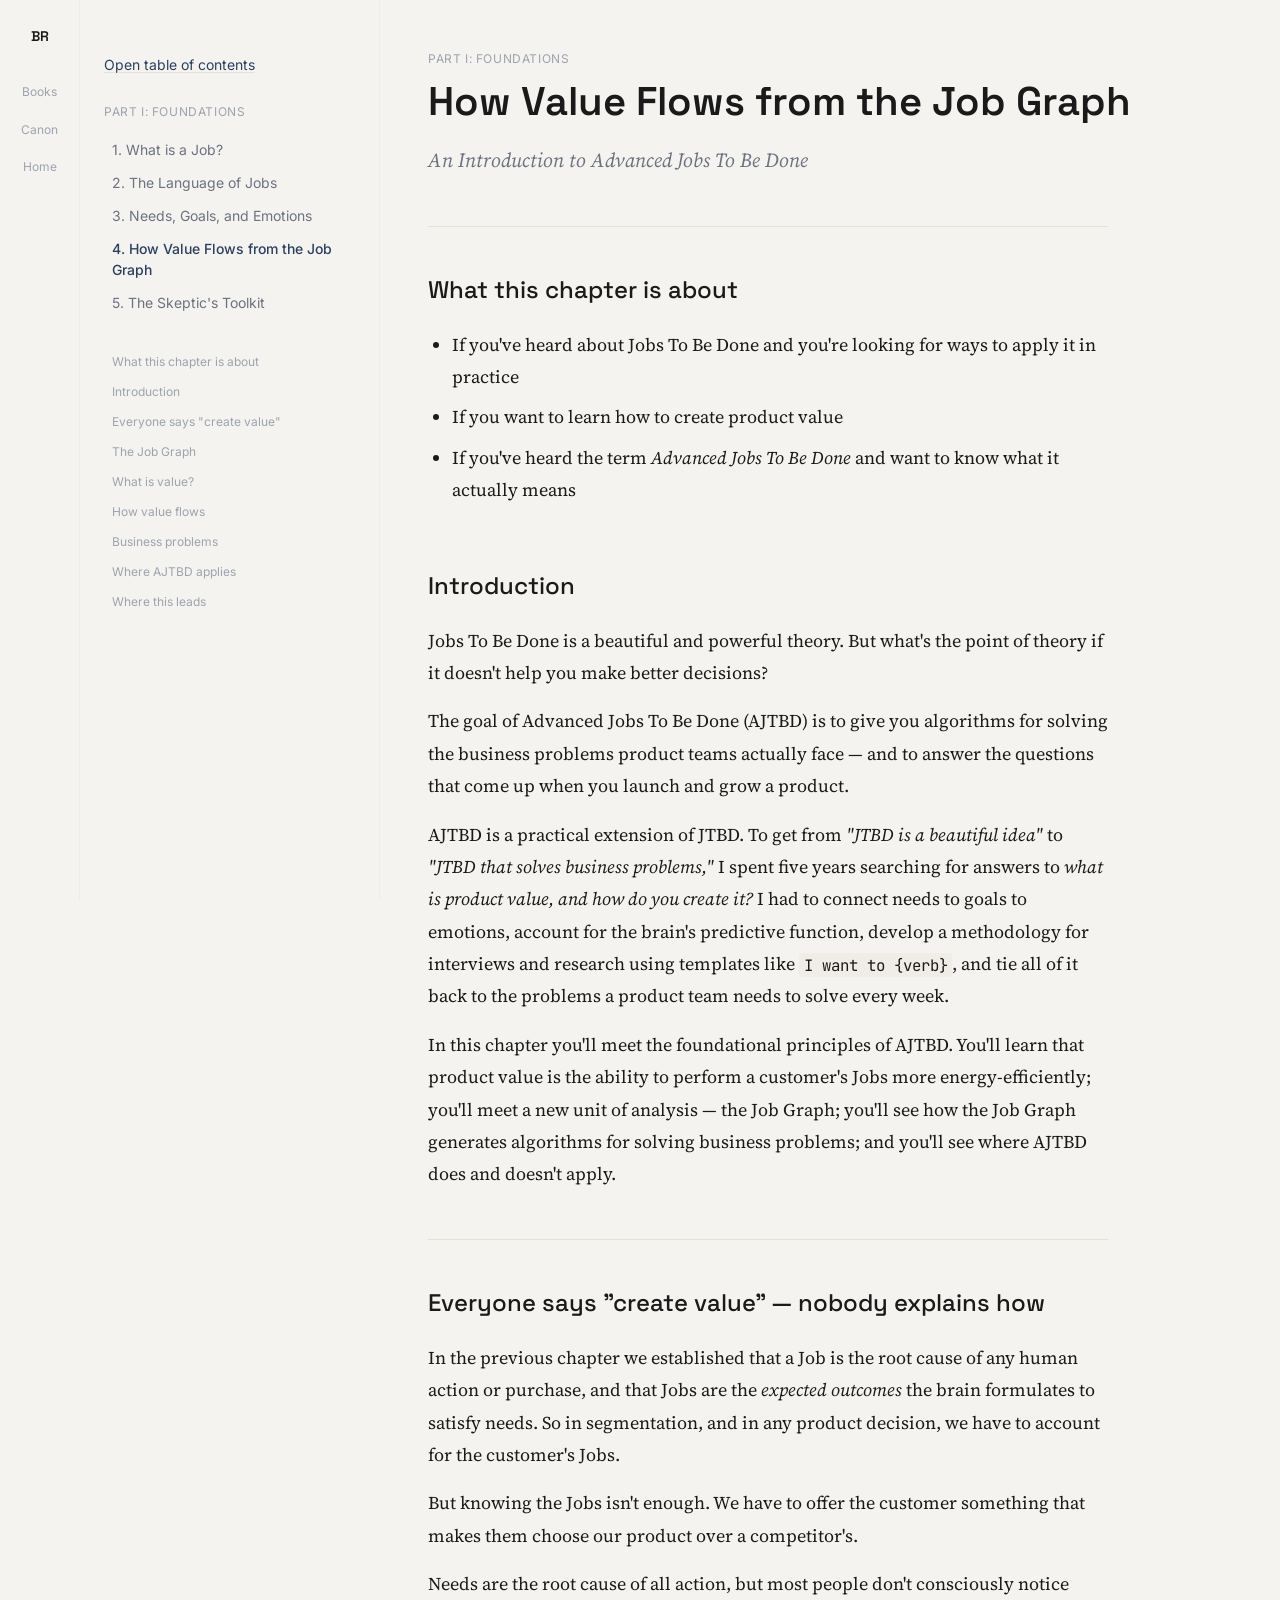
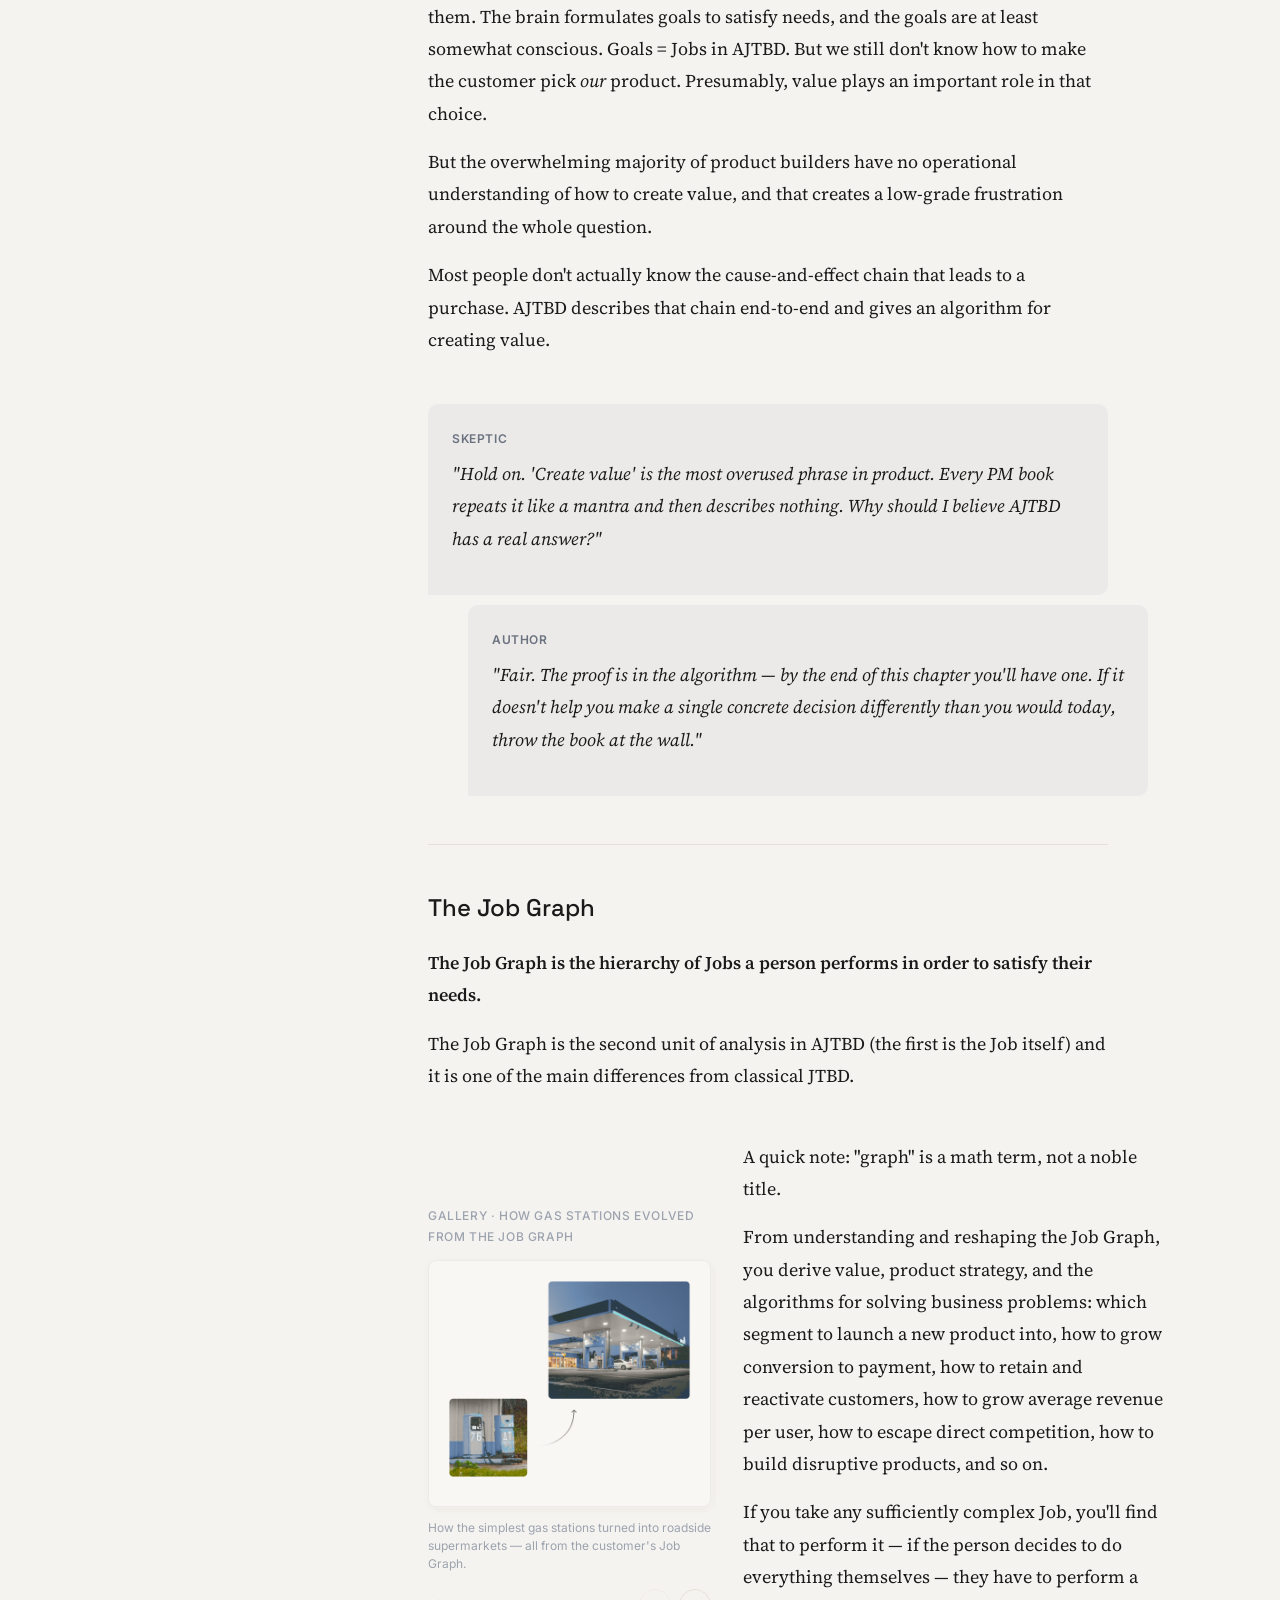
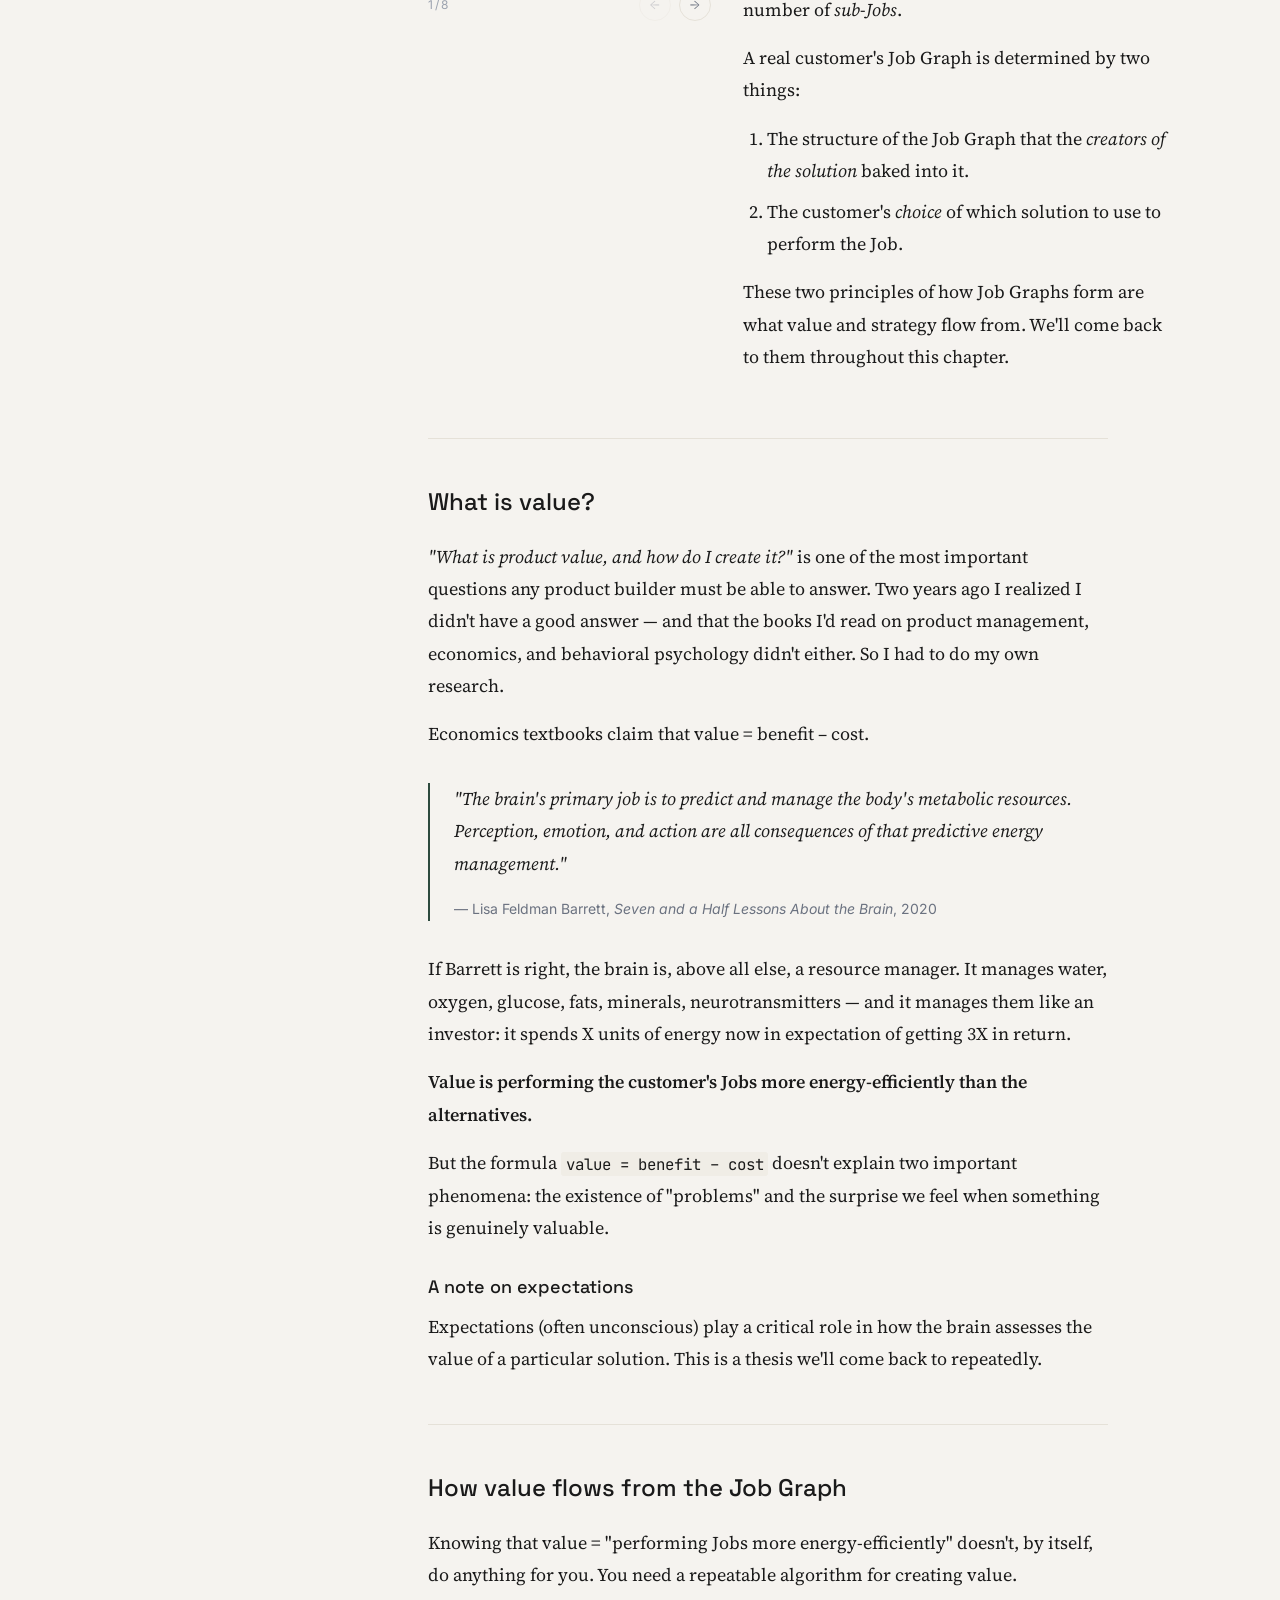
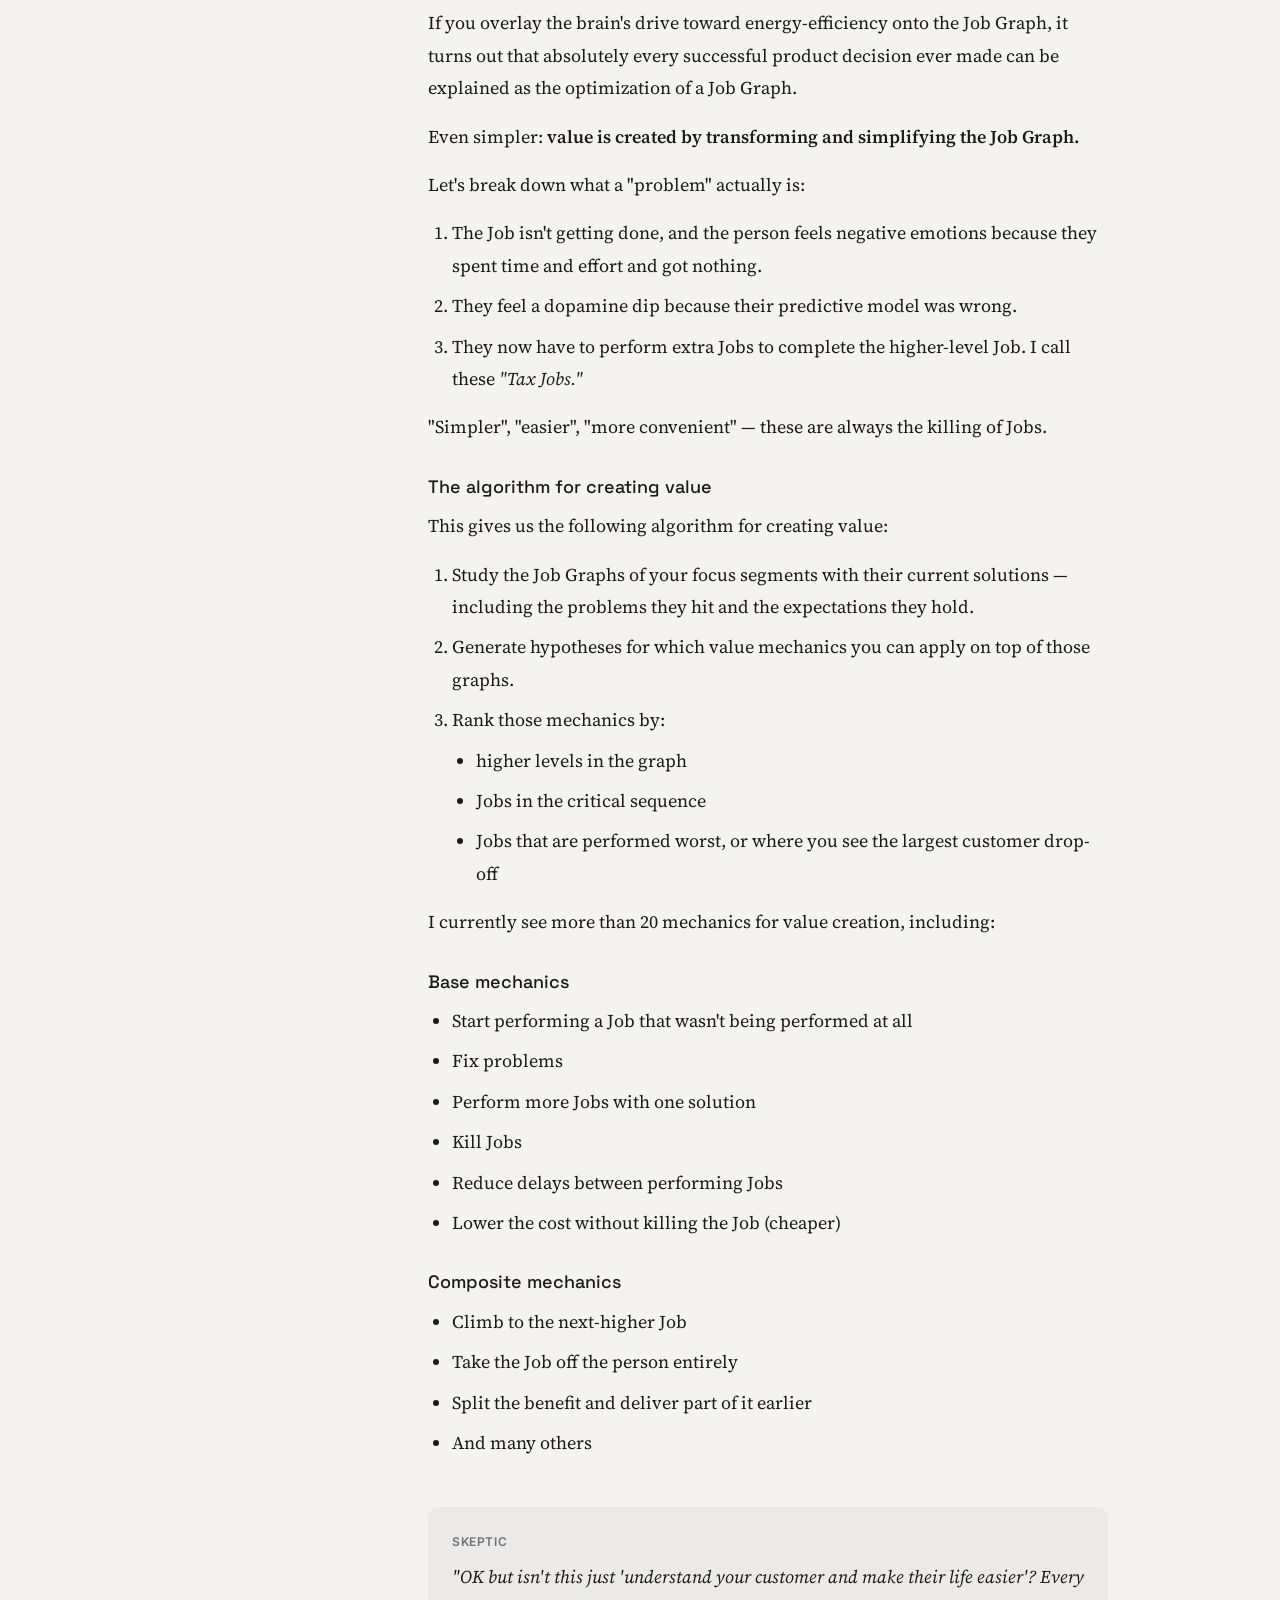
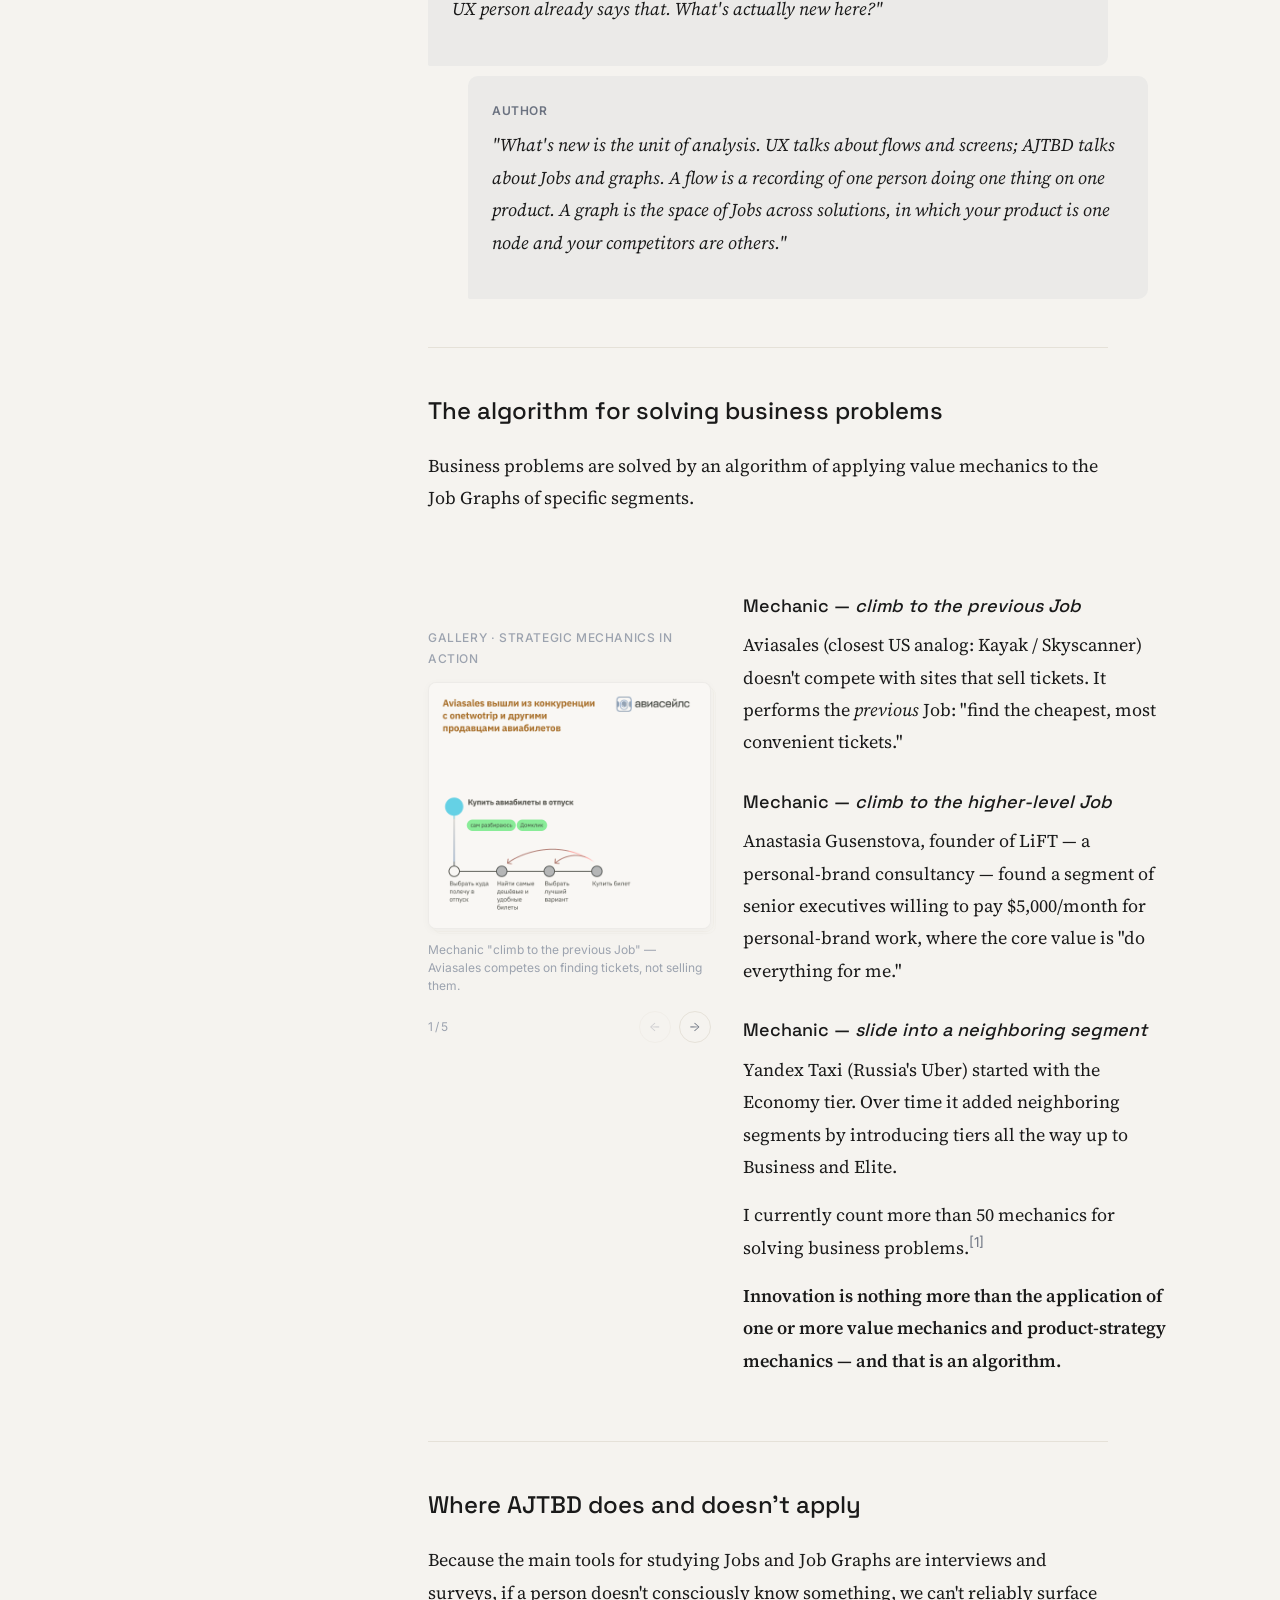
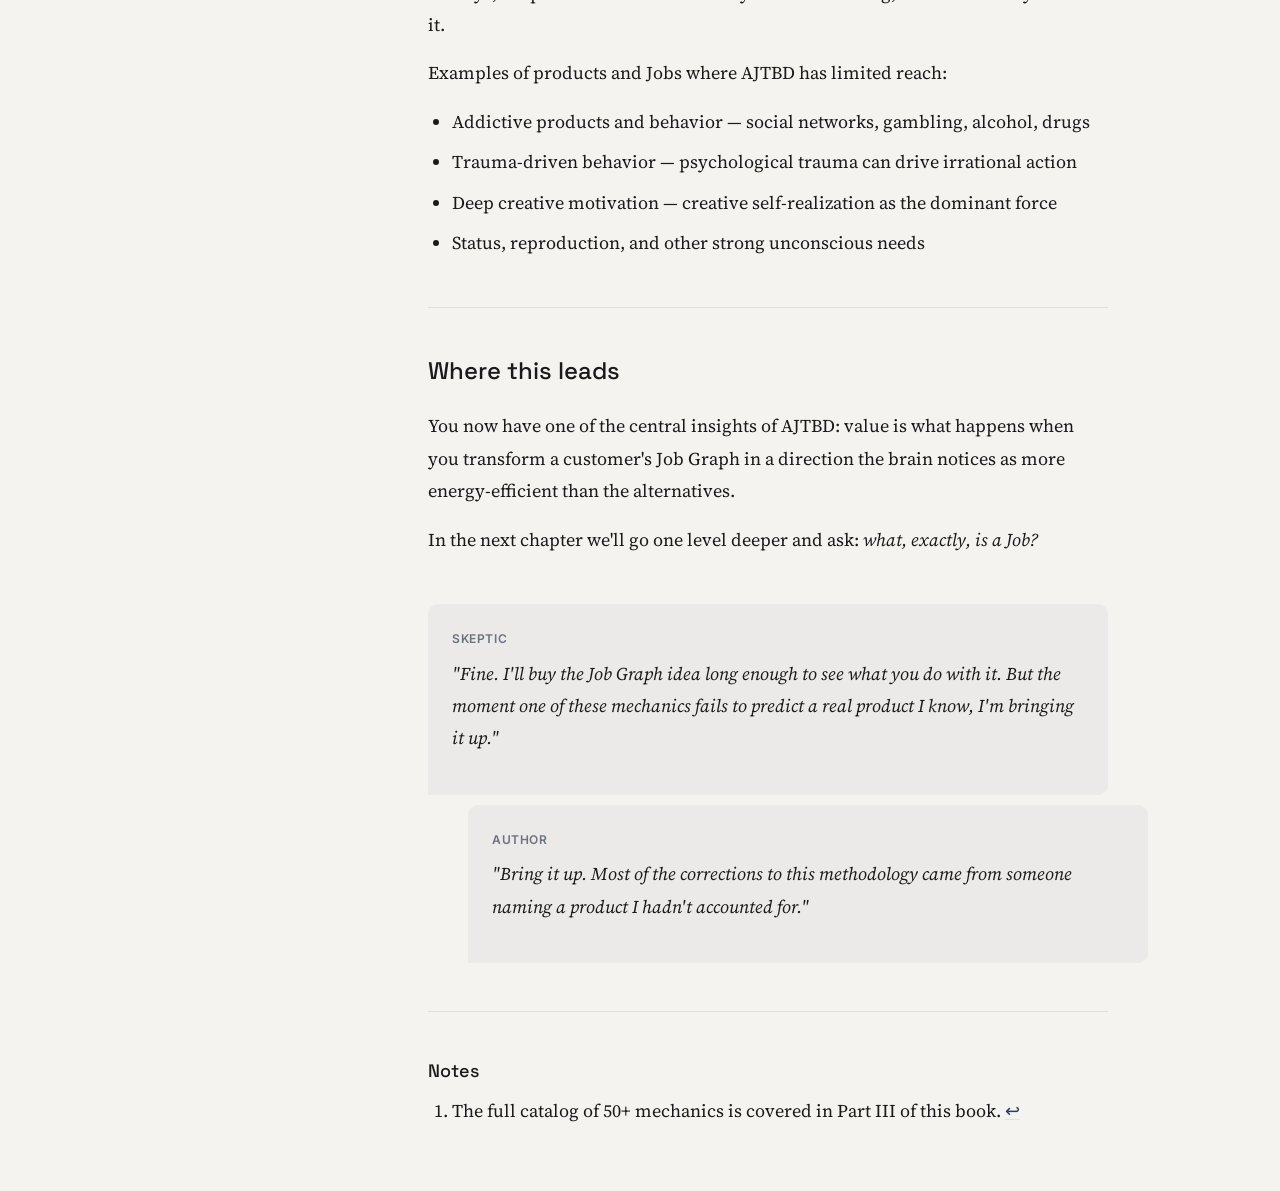
==== commit 428ab202: "feat(step-6): two-pane layout — gallery sticky left, text right Both image-bearing sections now spli" ====
--- a/index.html
+++ b/index.html
@@ -144,15 +144,67 @@
         <h2>The Job Graph</h2>
         <p><strong>The Job Graph is the hierarchy of Jobs a person performs in order to satisfy their needs.</strong></p>
         <p>The Job Graph is the second unit of analysis in AJTBD (the first is the Job itself) and it is one of the main differences from classical JTBD.</p>
-        <p>A quick note: "graph" is a math term, not a noble title.</p>
-        <p>From understanding and reshaping the Job Graph, you derive value, product strategy, and the algorithms for solving business problems: which segment to launch a new product into, how to grow conversion to payment, how to retain and reactivate customers, how to grow average revenue per user, how to escape direct competition, how to build disruptive products, and so on.</p>
-        <p>If you take any sufficiently complex Job, you'll find that to perform it — if the person decides to do everything themselves — they have to perform a number of <em>sub-Jobs</em>.</p>
-        <p>A real customer's Job Graph is determined by two things:</p>
-        <ol>
-          <li>The structure of the Job Graph that the <em>creators of the solution</em> baked into it.</li>
-          <li>The customer's <em>choice</em> of which solution to use to perform the Job.</li>
-        </ol>
-        <p>These two principles of how Job Graphs form are what value and strategy flow from. We'll come back to them throughout this chapter.</p>
+
+        <div class="two-pane">
+          <div class="two-pane__image">
+            <div class="gallery-stack">
+              <p class="gallery-stack__label">Gallery · How gas stations evolved from the Job Graph</p>
+              <div class="gallery-stack__stage">
+                <div class="gallery-stack__item gallery-stack__item--active">
+                  <img src="images/4_1.png" alt="Gas stations evolved from single-Job to multi-Job solutions" loading="lazy">
+                  <span class="gallery-stack__slide-caption">How the simplest gas stations turned into roadside supermarkets — all from the customer's Job Graph.</span>
+                </div>
+                <div class="gallery-stack__item">
+                  <img src="images/4_2.png" alt="Hero wants to drive from New York to Boston" loading="lazy">
+                  <span class="gallery-stack__slide-caption">Our hero wants to drive from New York to Boston. They want coffee and a full tank — lower-level Jobs to "get to Boston safely."</span>
+                </div>
+                <div class="gallery-stack__item">
+                  <img src="images/4_3.png" alt="Brain predicts the value, cost, and sub-Jobs automatically" loading="lazy">
+                  <span class="gallery-stack__slide-caption">Their brain has already predicted the value, the cost, and which sub-Jobs they'll perform — automatically and unconsciously.</span>
+                </div>
+                <div class="gallery-stack__item">
+                  <img src="images/4_4.png" alt="No fuel — that's a problem" loading="lazy">
+                  <span class="gallery-stack__slide-caption">They pull in. There's no fuel. That's a problem — negative emotions plus Tax Jobs the customer must now perform.</span>
+                </div>
+                <div class="gallery-stack__item">
+                  <img src="images/4_5.png" alt="Fix problems — the first value mechanic" loading="lazy">
+                  <span class="gallery-stack__slide-caption">The first value mechanic — fix problems. Removes the negative emotions, the dopamine dip, and the Tax Jobs.</span>
+                </div>
+                <div class="gallery-stack__item">
+                  <img src="images/4_6.png" alt="Coffee shops appeared at gas stations" loading="lazy">
+                  <span class="gallery-stack__slide-caption">Why coffee shops appeared at gas stations — performing several customer Jobs with one solution.</span>
+                </div>
+                <div class="gallery-stack__item">
+                  <img src="images/4_7.png" alt="Two Jobs performed for less total investment" loading="lazy">
+                  <span class="gallery-stack__slide-caption">If two of a person's Jobs are performed for less total investment, the new solution becomes a viable alternative.</span>
+                </div>
+                <div class="gallery-stack__item">
+                  <img src="images/4_8.png" alt="Killing Jobs creates positive prediction error" loading="lazy">
+                  <span class="gallery-stack__slide-caption">Simplifying a product by killing Jobs creates a positive prediction error and lifts satisfaction.</span>
+                </div>
+              </div>
+              <p class="gallery-stack__caption"></p>
+              <div class="gallery-stack__controls">
+                <span class="gallery-stack__counter"></span>
+                <div class="gallery-stack__nav">
+                  <button class="gallery-stack__btn" data-dir="-1" aria-label="Previous slide">←</button>
+                  <button class="gallery-stack__btn" data-dir="1" aria-label="Next slide">→</button>
+                </div>
+              </div>
+            </div>
+          </div>
+          <div class="two-pane__text">
+            <p>A quick note: "graph" is a math term, not a noble title.</p>
+            <p>From understanding and reshaping the Job Graph, you derive value, product strategy, and the algorithms for solving business problems: which segment to launch a new product into, how to grow conversion to payment, how to retain and reactivate customers, how to grow average revenue per user, how to escape direct competition, how to build disruptive products, and so on.</p>
+            <p>If you take any sufficiently complex Job, you'll find that to perform it — if the person decides to do everything themselves — they have to perform a number of <em>sub-Jobs</em>.</p>
+            <p>A real customer's Job Graph is determined by two things:</p>
+            <ol>
+              <li>The structure of the Job Graph that the <em>creators of the solution</em> baked into it.</li>
+              <li>The customer's <em>choice</em> of which solution to use to perform the Job.</li>
+            </ol>
+            <p>These two principles of how Job Graphs form are what value and strategy flow from. We'll come back to them throughout this chapter.</p>
+          </div>
+        </div>
       </section>
 
       <hr>
@@ -179,52 +231,6 @@
         <p>Knowing that value = "performing Jobs more energy-efficiently" doesn't, by itself, do anything for you. You need a repeatable algorithm for creating value.</p>
         <p>If you overlay the brain's drive toward energy-efficiency onto the Job Graph, it turns out that absolutely every successful product decision ever made can be explained as the optimization of a Job Graph.</p>
         <p>Even simpler: <strong>value is created by transforming and simplifying the Job Graph.</strong></p>
-        <!-- Gallery 1: How gas stations evolved — 8 slides -->
-        <div class="gallery-stack">
-          <p class="gallery-stack__label">Gallery · How gas stations evolved from the Job Graph</p>
-          <div class="gallery-stack__stage">
-            <div class="gallery-stack__item gallery-stack__item--active">
-              <img src="images/4_1.png" alt="Gas stations evolved from single-Job to multi-Job solutions" loading="lazy">
-              <span class="gallery-stack__slide-caption">How the simplest gas stations turned into roadside supermarkets — all from the customer's Job Graph.</span>
-            </div>
-            <div class="gallery-stack__item">
-              <img src="images/4_2.png" alt="Hero wants to drive from New York to Boston" loading="lazy">
-              <span class="gallery-stack__slide-caption">Our hero wants to drive from New York to Boston. They want coffee and a full tank — lower-level Jobs to "get to Boston safely."</span>
-            </div>
-            <div class="gallery-stack__item">
-              <img src="images/4_3.png" alt="Brain predicts the value, cost, and sub-Jobs automatically" loading="lazy">
-              <span class="gallery-stack__slide-caption">Their brain has already predicted the value, the cost, and which sub-Jobs they'll perform — automatically and unconsciously.</span>
-            </div>
-            <div class="gallery-stack__item">
-              <img src="images/4_4.png" alt="No fuel — that's a problem" loading="lazy">
-              <span class="gallery-stack__slide-caption">They pull in. There's no fuel. That's a problem — negative emotions plus Tax Jobs the customer must now perform.</span>
-            </div>
-            <div class="gallery-stack__item">
-              <img src="images/4_5.png" alt="Fix problems — the first value mechanic" loading="lazy">
-              <span class="gallery-stack__slide-caption">The first value mechanic — fix problems. Removes the negative emotions, the dopamine dip, and the Tax Jobs.</span>
-            </div>
-            <div class="gallery-stack__item">
-              <img src="images/4_6.png" alt="Coffee shops appeared at gas stations" loading="lazy">
-              <span class="gallery-stack__slide-caption">Why coffee shops appeared at gas stations — performing several customer Jobs with one solution.</span>
-            </div>
-            <div class="gallery-stack__item">
-              <img src="images/4_7.png" alt="Two Jobs performed for less total investment" loading="lazy">
-              <span class="gallery-stack__slide-caption">If two of a person's Jobs are performed for less total investment, the new solution becomes a viable alternative.</span>
-            </div>
-            <div class="gallery-stack__item">
-              <img src="images/4_8.png" alt="Killing Jobs creates positive prediction error" loading="lazy">
-              <span class="gallery-stack__slide-caption">Simplifying a product by killing Jobs creates a positive prediction error and lifts satisfaction.</span>
-            </div>
-          </div>
-          <p class="gallery-stack__caption"></p>
-          <div class="gallery-stack__controls">
-            <span class="gallery-stack__counter"></span>
-            <div class="gallery-stack__nav">
-              <button class="gallery-stack__btn" data-dir="-1" aria-label="Previous slide">←</button>
-              <button class="gallery-stack__btn" data-dir="1" aria-label="Next slide">→</button>
-            </div>
-          </div>
-        </div>
         <p>Let's break down what a "problem" actually is:</p>
         <ol>
           <li>The Job isn't getting done, and the person feels negative emotions because they spent time and effort and got nothing.</li>
@@ -280,49 +286,53 @@
         <h2>The algorithm for solving business problems</h2>
         <p>Business problems are solved by an algorithm of applying value mechanics to the Job Graphs of specific segments.</p>
 
-        <!-- Gallery 2: Strategic mechanics — 5 slides -->
-        <div class="gallery-stack">
-          <p class="gallery-stack__label">Gallery · Strategic mechanics in action</p>
-          <div class="gallery-stack__stage">
-            <div class="gallery-stack__item gallery-stack__item--active">
-              <img src="images/5_1.png" alt="Climb to the previous Job — Aviasales" loading="lazy">
-              <span class="gallery-stack__slide-caption">Mechanic "climb to the previous Job" — Aviasales competes on finding tickets, not selling them.</span>
+        <div class="two-pane">
+          <div class="two-pane__image">
+            <div class="gallery-stack">
+              <p class="gallery-stack__label">Gallery · Strategic mechanics in action</p>
+              <div class="gallery-stack__stage">
+                <div class="gallery-stack__item gallery-stack__item--active">
+                  <img src="images/5_1.png" alt="Climb to the previous Job — Aviasales" loading="lazy">
+                  <span class="gallery-stack__slide-caption">Mechanic "climb to the previous Job" — Aviasales competes on finding tickets, not selling them.</span>
+                </div>
+                <div class="gallery-stack__item">
+                  <img src="images/5_2.png" alt="Climb to the previous Job — Domklik" loading="lazy">
+                  <span class="gallery-stack__slide-caption">Mechanic "climb to the previous Job" — Domklik becomes a lead funnel for mortgages.</span>
+                </div>
+                <div class="gallery-stack__item">
+                  <img src="images/5_3.png" alt="Climb to the higher-level Job — LiFT" loading="lazy">
+                  <span class="gallery-stack__slide-caption">Mechanic "climb to the higher-level Job" — LiFT kills lower-level Jobs and serves "run my personal brand."</span>
+                </div>
+                <div class="gallery-stack__item">
+                  <img src="images/5_4.png" alt="Slide into a neighboring segment — Yandex Taxi" loading="lazy">
+                  <span class="gallery-stack__slide-caption">Mechanic "slide into a neighboring segment" — Yandex Taxi expands from Economy to Business and Elite.</span>
+                </div>
+                <div class="gallery-stack__item">
+                  <img src="images/5_5.png" alt="50+ mechanics for solving business problems" loading="lazy">
+                  <span class="gallery-stack__slide-caption">More than 50 mechanics for solving business problems exist in the full catalog.</span>
+                </div>
+              </div>
+              <p class="gallery-stack__caption"></p>
+              <div class="gallery-stack__controls">
+                <span class="gallery-stack__counter"></span>
+                <div class="gallery-stack__nav">
+                  <button class="gallery-stack__btn" data-dir="-1" aria-label="Previous slide">←</button>
+                  <button class="gallery-stack__btn" data-dir="1" aria-label="Next slide">→</button>
+                </div>
+              </div>
             </div>
-            <div class="gallery-stack__item">
-              <img src="images/5_2.png" alt="Climb to the previous Job — Domklik" loading="lazy">
-              <span class="gallery-stack__slide-caption">Mechanic "climb to the previous Job" — Domklik becomes a lead funnel for mortgages.</span>
-            </div>
-            <div class="gallery-stack__item">
-              <img src="images/5_3.png" alt="Climb to the higher-level Job — LiFT" loading="lazy">
-              <span class="gallery-stack__slide-caption">Mechanic "climb to the higher-level Job" — LiFT kills lower-level Jobs and serves "run my personal brand."</span>
-            </div>
-            <div class="gallery-stack__item">
-              <img src="images/5_4.png" alt="Slide into a neighboring segment — Yandex Taxi" loading="lazy">
-              <span class="gallery-stack__slide-caption">Mechanic "slide into a neighboring segment" — Yandex Taxi expands from Economy to Business and Elite.</span>
-            </div>
-            <div class="gallery-stack__item">
-              <img src="images/5_5.png" alt="50+ mechanics for solving business problems" loading="lazy">
-              <span class="gallery-stack__slide-caption">More than 50 mechanics for solving business problems exist in the full catalog.</span>
-            </div>
-          </div>
-          <p class="gallery-stack__caption"></p>
-          <div class="gallery-stack__controls">
-            <span class="gallery-stack__counter"></span>
-            <div class="gallery-stack__nav">
-              <button class="gallery-stack__btn" data-dir="-1" aria-label="Previous slide">←</button>
-              <button class="gallery-stack__btn" data-dir="1" aria-label="Next slide">→</button>
-            </div>
-          </div>
-        </div>
-
-        <h3>Mechanic — <em>climb to the previous Job</em></h3>
-        <p>Aviasales (closest US analog: Kayak / Skyscanner) doesn't compete with sites that sell tickets. It performs the <em>previous</em> Job: "find the cheapest, most convenient tickets."</p>
-        <h3>Mechanic — <em>climb to the higher-level Job</em></h3>
-        <p>Anastasia Gusenstova, founder of LiFT — a personal-brand consultancy — found a segment of senior executives willing to pay $5,000/month for personal-brand work, where the core value is "do everything for me."</p>
-        <h3>Mechanic — <em>slide into a neighboring segment</em></h3>
-        <p>Yandex Taxi (Russia's Uber) started with the Economy tier. Over time it added neighboring segments by introducing tiers all the way up to Business and Elite.</p>
-        <p>I currently count more than 50 mechanics for solving business problems.<sup><a href="#fn1" id="fnref1">[1]</a></sup></p>
-        <p><strong>Innovation is nothing more than the application of one or more value mechanics and product-strategy mechanics — and that is an algorithm.</strong></p>
+          </div>
+          <div class="two-pane__text">
+            <h3>Mechanic — <em>climb to the previous Job</em></h3>
+            <p>Aviasales (closest US analog: Kayak / Skyscanner) doesn't compete with sites that sell tickets. It performs the <em>previous</em> Job: "find the cheapest, most convenient tickets."</p>
+            <h3>Mechanic — <em>climb to the higher-level Job</em></h3>
+            <p>Anastasia Gusenstova, founder of LiFT — a personal-brand consultancy — found a segment of senior executives willing to pay $5,000/month for personal-brand work, where the core value is "do everything for me."</p>
+            <h3>Mechanic — <em>slide into a neighboring segment</em></h3>
+            <p>Yandex Taxi (Russia's Uber) started with the Economy tier. Over time it added neighboring segments by introducing tiers all the way up to Business and Elite.</p>
+            <p>I currently count more than 50 mechanics for solving business problems.<sup><a href="#fn1" id="fnref1">[1]</a></sup></p>
+            <p><strong>Innovation is nothing more than the application of one or more value mechanics and product-strategy mechanics — and that is an algorithm.</strong></p>
+          </div>
+        </div>
       </section>
 
       <hr>
@@ -373,5 +383,6 @@
   </div>
 
   <script src="js/gallery.js"></script>
+  <script src="js/two-pane.js"></script>
 </body>
 </html>
--- a/css/components.css
+++ b/css/components.css
@@ -298,3 +298,80 @@
 .gallery-stack__slide-caption {
   display: none;
 }
+
+/* -----------------------------------------------------------------------
+   Two-pane layout — PCA-inspired
+
+   Page "splits" into image-left / text-right when a concept needs
+   a diagram to sit alongside its explanation.
+
+   Entrance: the block fades + lifts into view via IntersectionObserver.
+   Sticky: the image stays visible as the longer text column scrolls past.
+   Mobile: stacks vertically (image → text).
+   ----------------------------------------------------------------------- */
+
+.two-pane {
+  display: grid;
+  grid-template-columns: minmax(0, 2fr) minmax(0, 3fr);
+  gap: var(--space-8);
+  margin: var(--space-12) 0;
+  align-items: start;
+
+  /* Entrance state — invisible and slightly below */
+  opacity: 0;
+  transform: translateY(10px);
+  transition: opacity 380ms ease,
+              transform 380ms ease;
+}
+
+.two-pane--revealed {
+  opacity: 1;
+  transform: none;
+}
+
+/* Image column — sticks in place while text scrolls past */
+.two-pane__image {
+  position: sticky;
+  top: var(--space-12);
+}
+
+.two-pane__image figure {
+  margin: 0;
+}
+
+.two-pane__image img {
+  display: block;
+  width: 100%;
+  height: auto;
+  border-radius: var(--radius-md);
+  border: 1px solid rgba(0, 0, 0, 0.03);
+  box-shadow: var(--shadow-soft);
+}
+
+.two-pane__image figcaption {
+  font-family: var(--font-ui);
+  font-size: var(--text-xs);
+  color: var(--color-ink-faint);
+  line-height: var(--leading-normal);
+  margin-top: var(--space-2);
+}
+
+/* Text column — override content-max so text wraps to column width */
+.two-pane__text p,
+.two-pane__text ol,
+.two-pane__text ul,
+.two-pane__text h3,
+.two-pane__text h4 {
+  max-width: none;
+}
+
+/* Mobile: stack vertically */
+@media (max-width: 767px) {
+  .two-pane {
+    grid-template-columns: 1fr;
+  }
+
+  .two-pane__image {
+    position: static;
+  }
+}
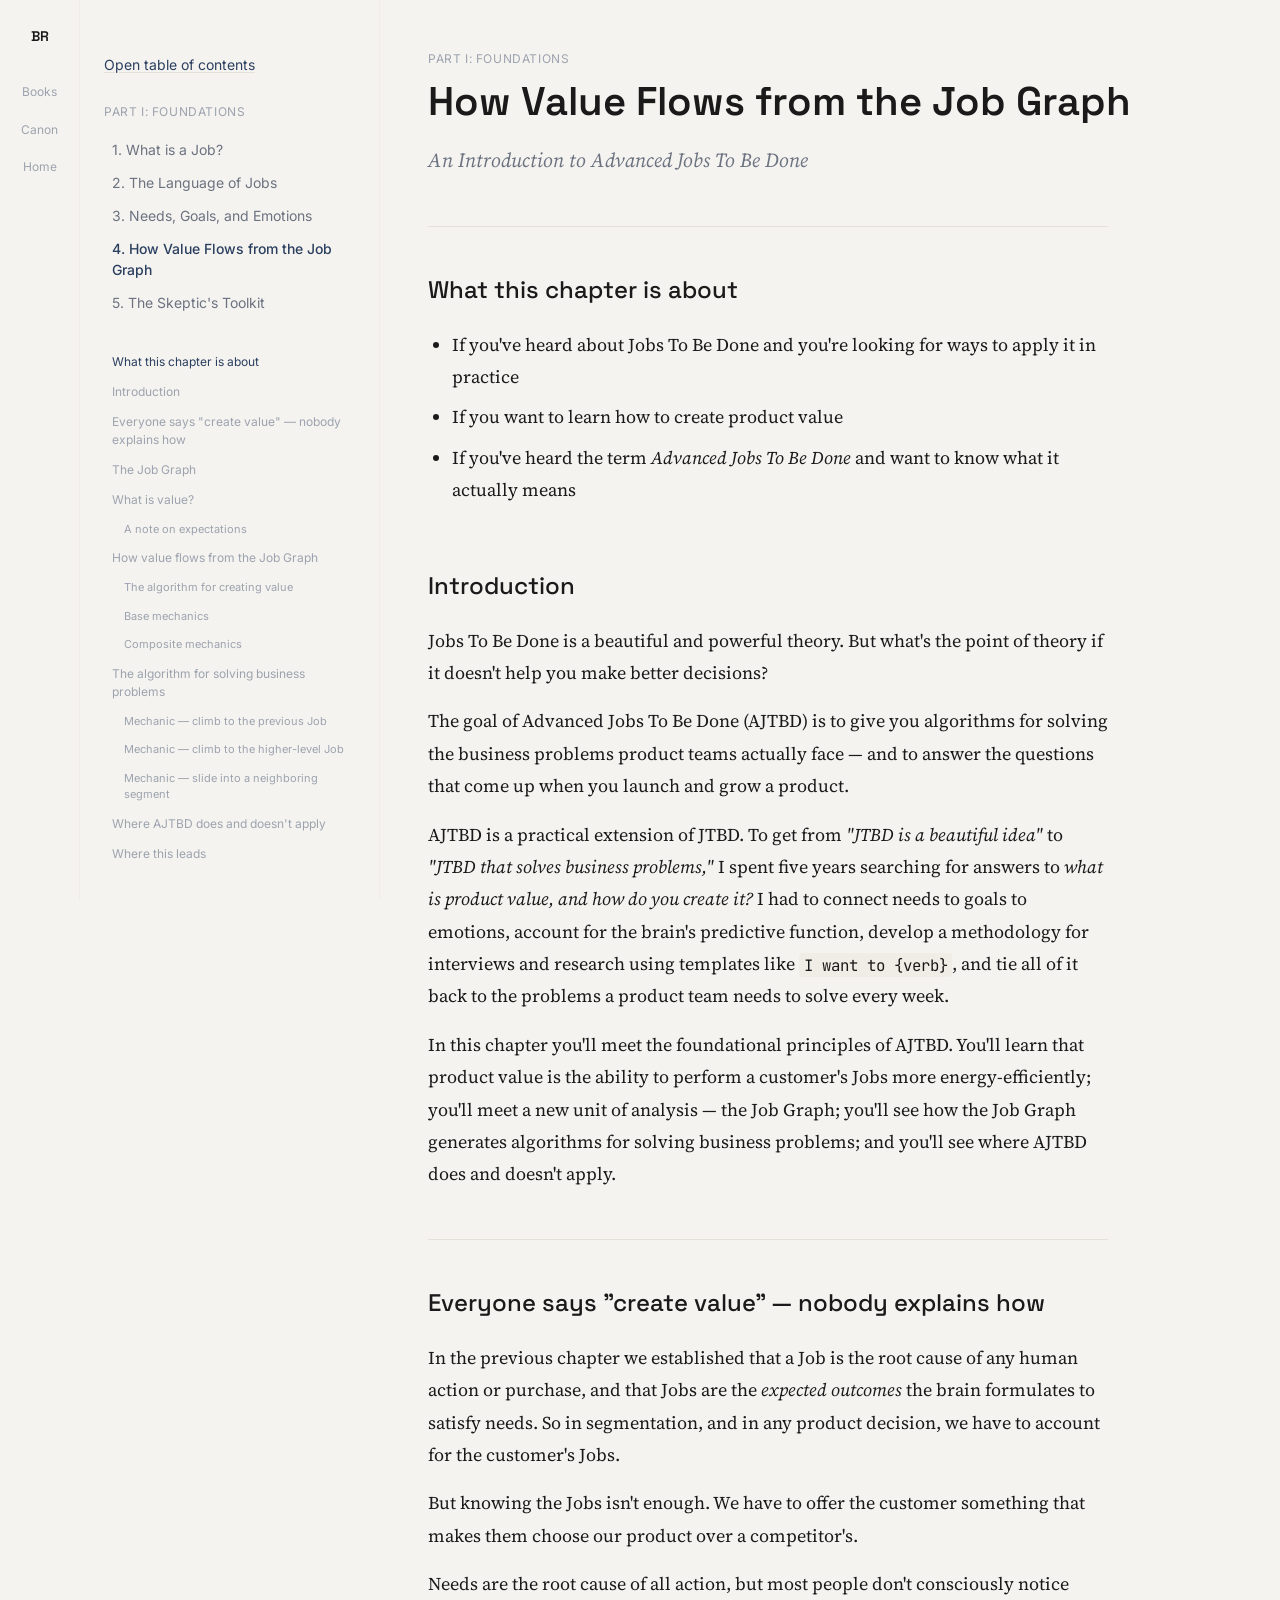
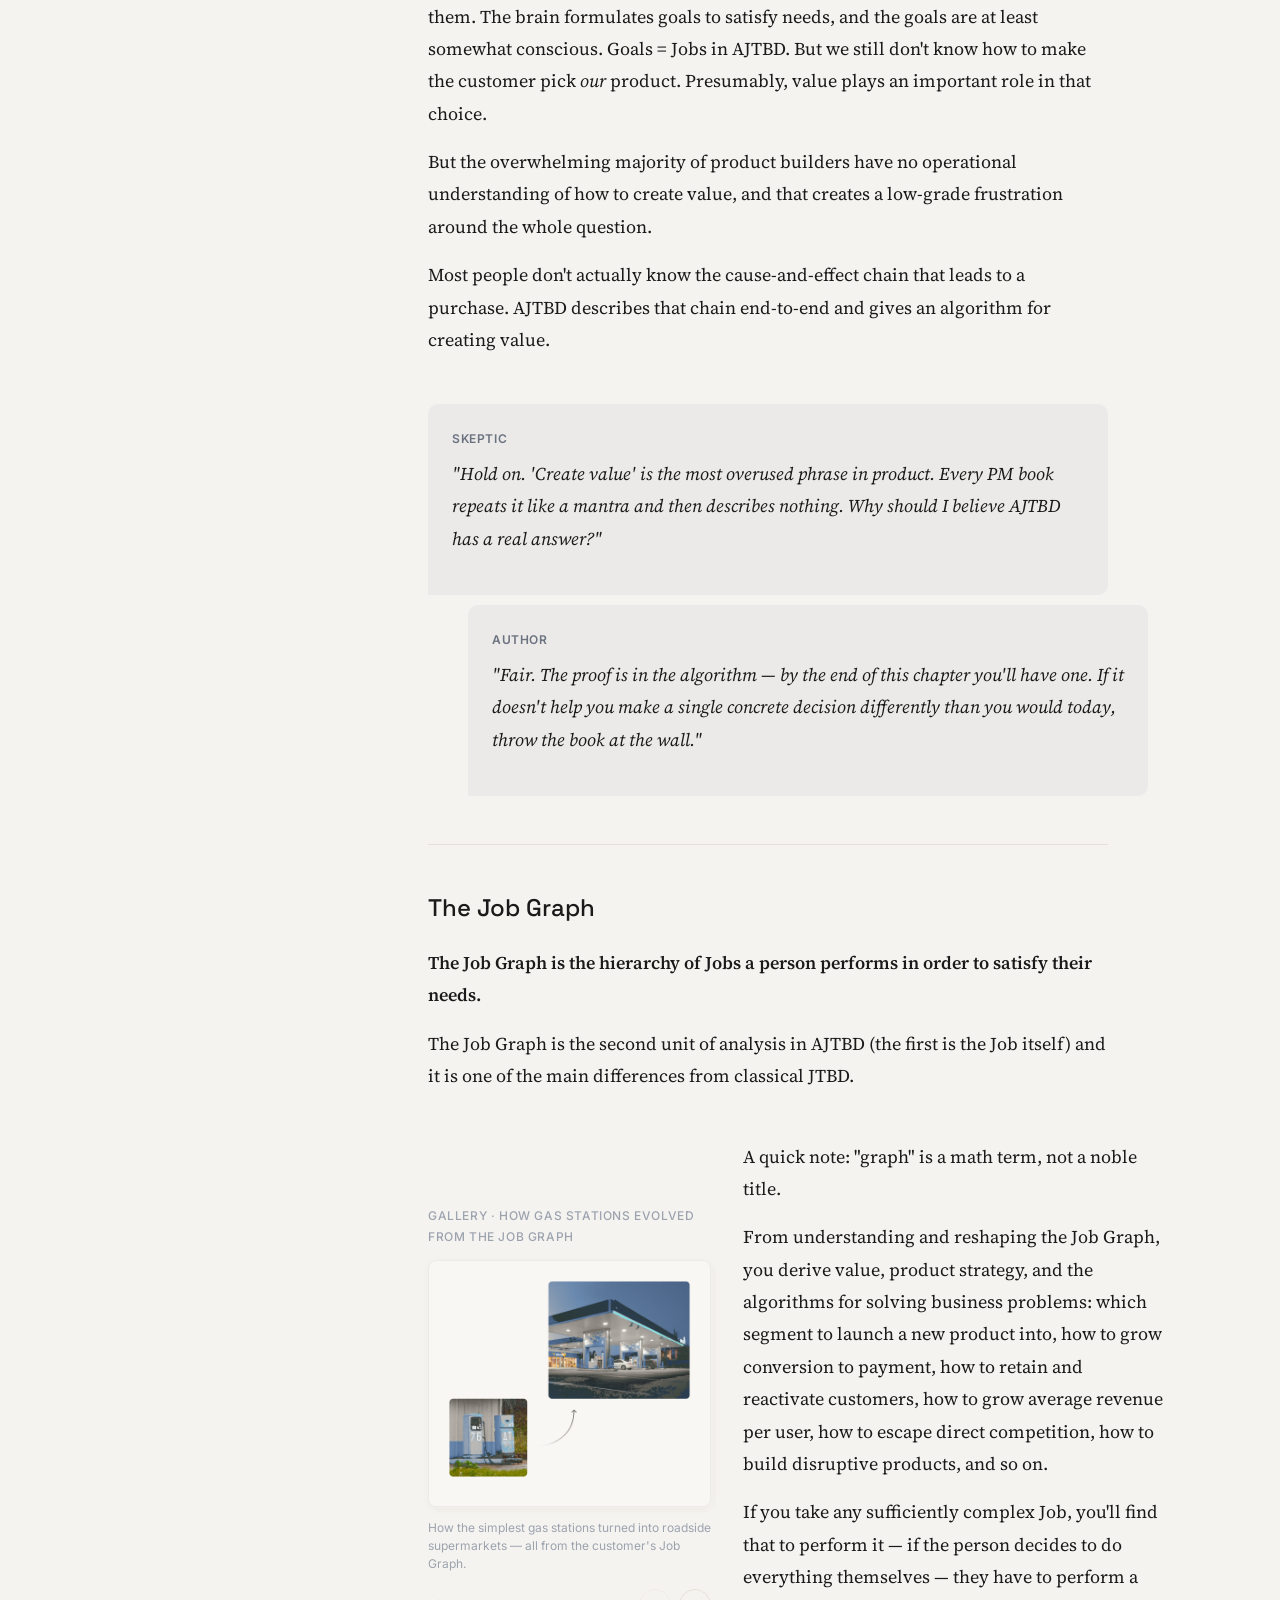
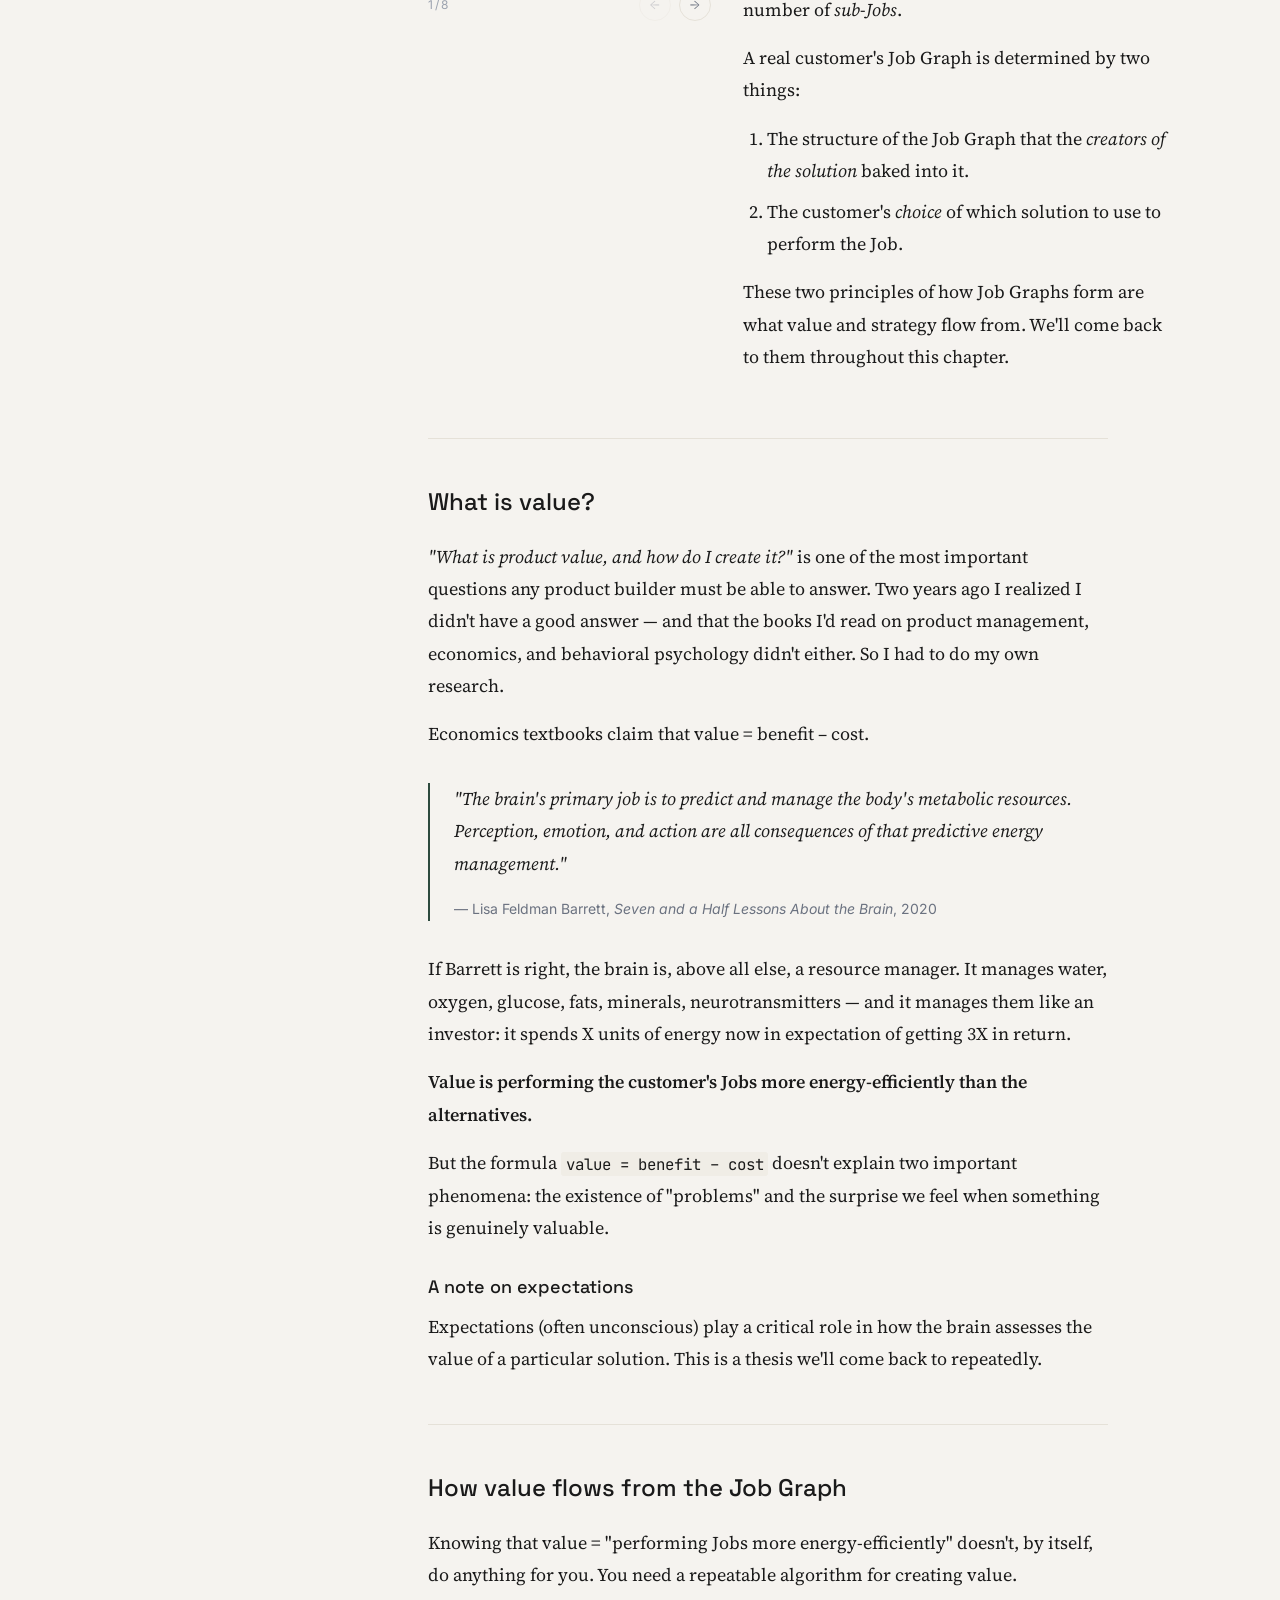
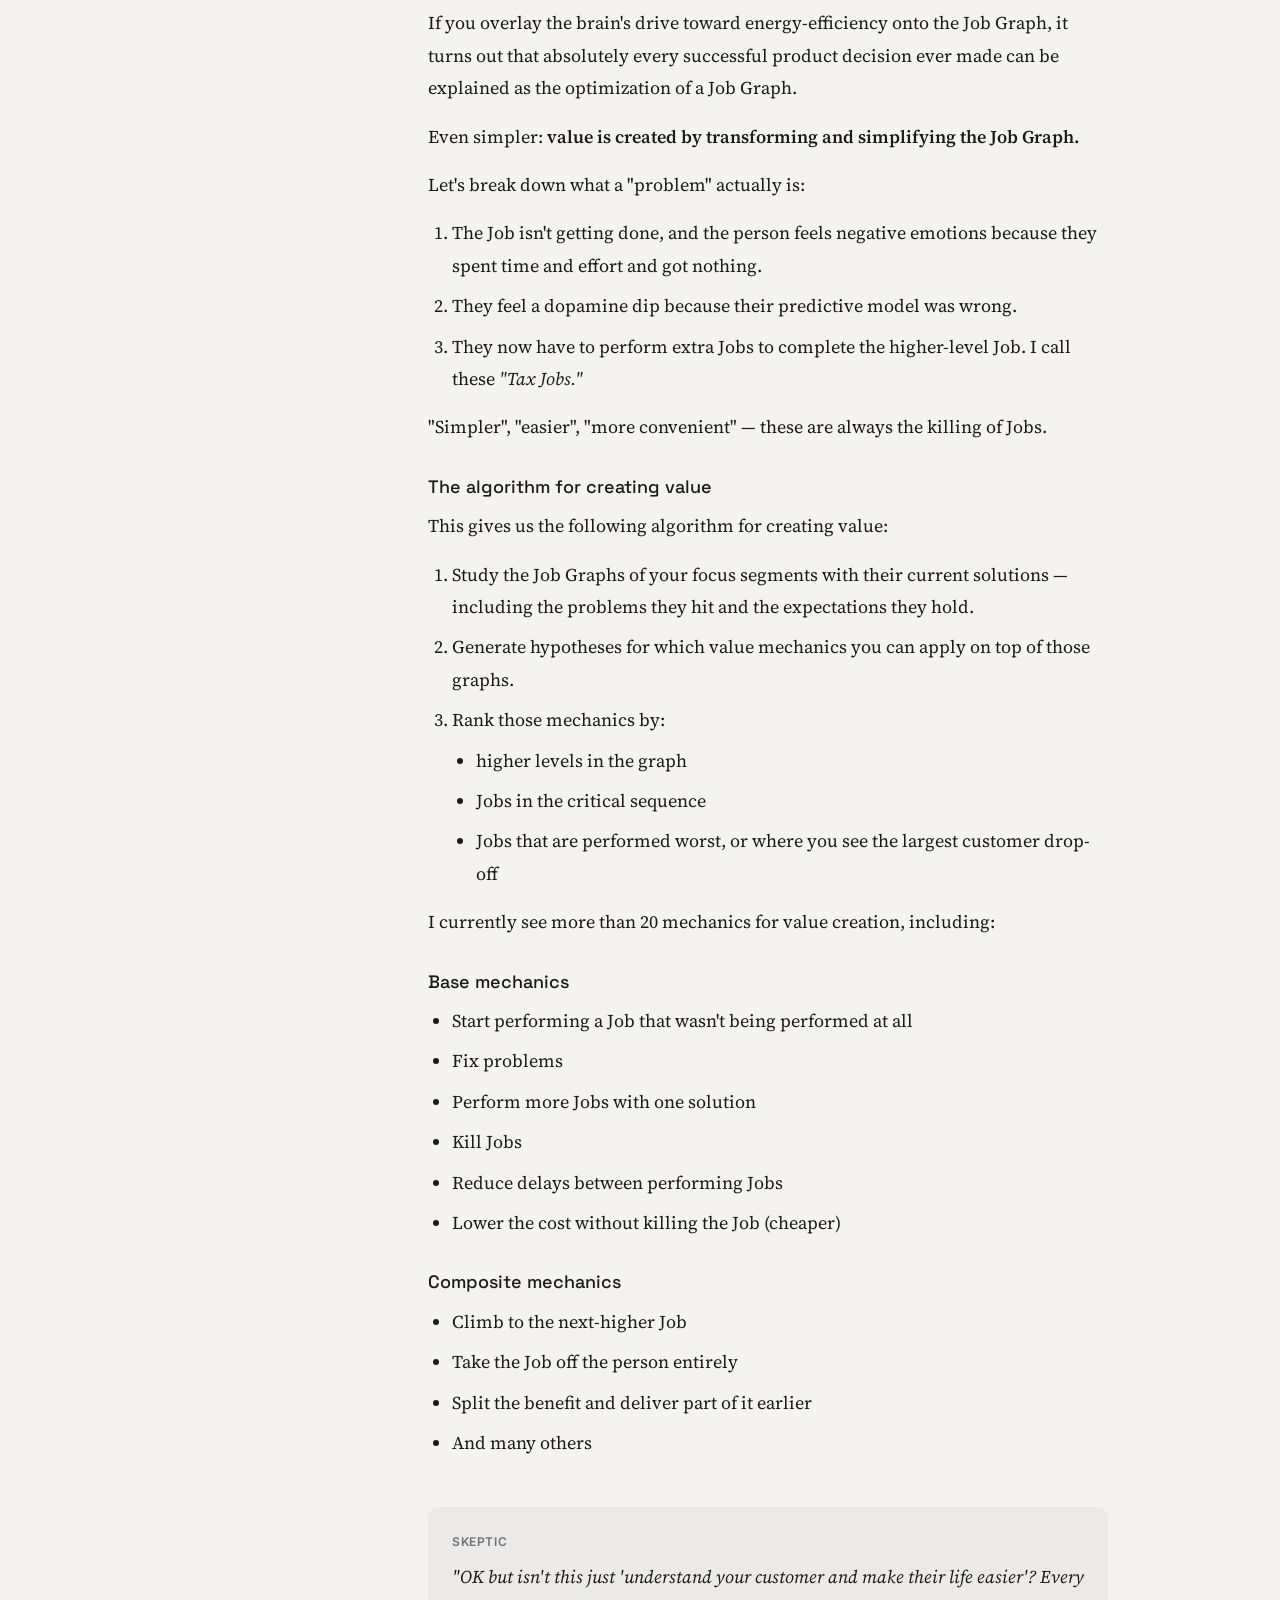
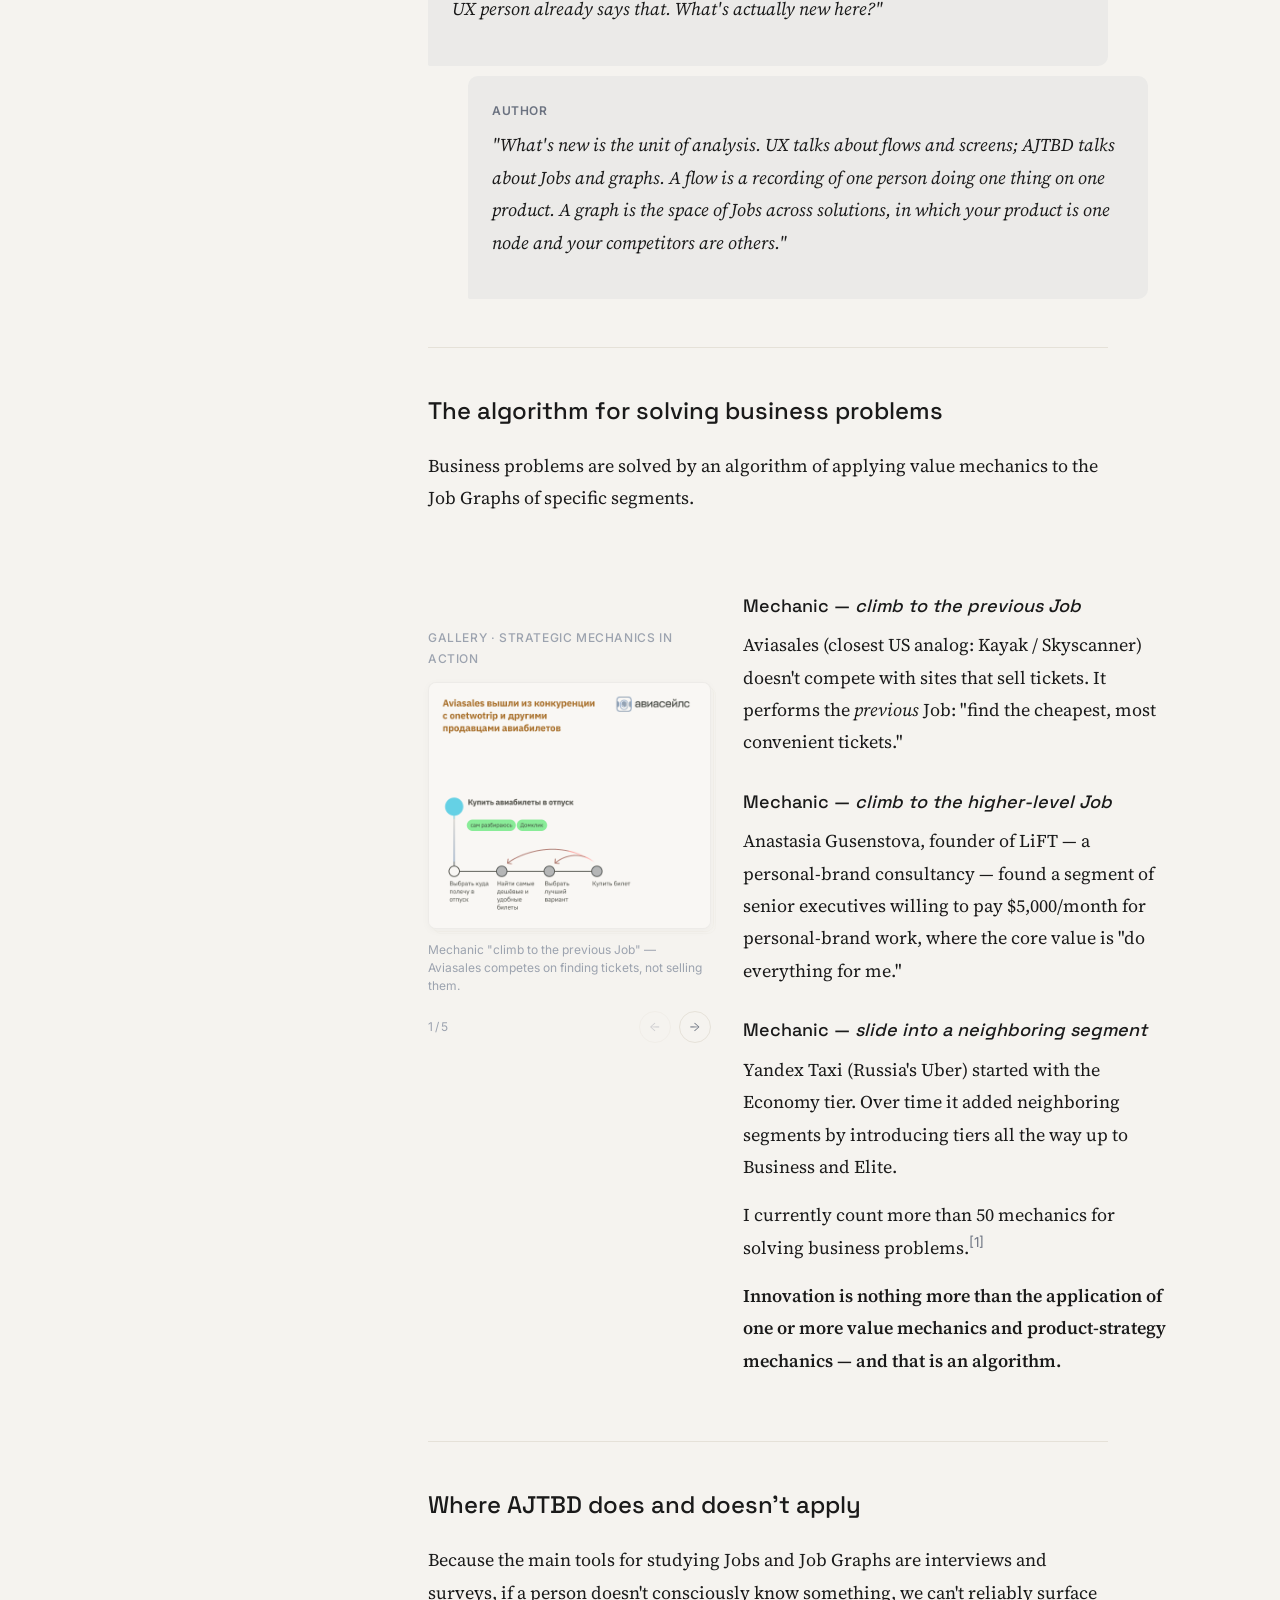
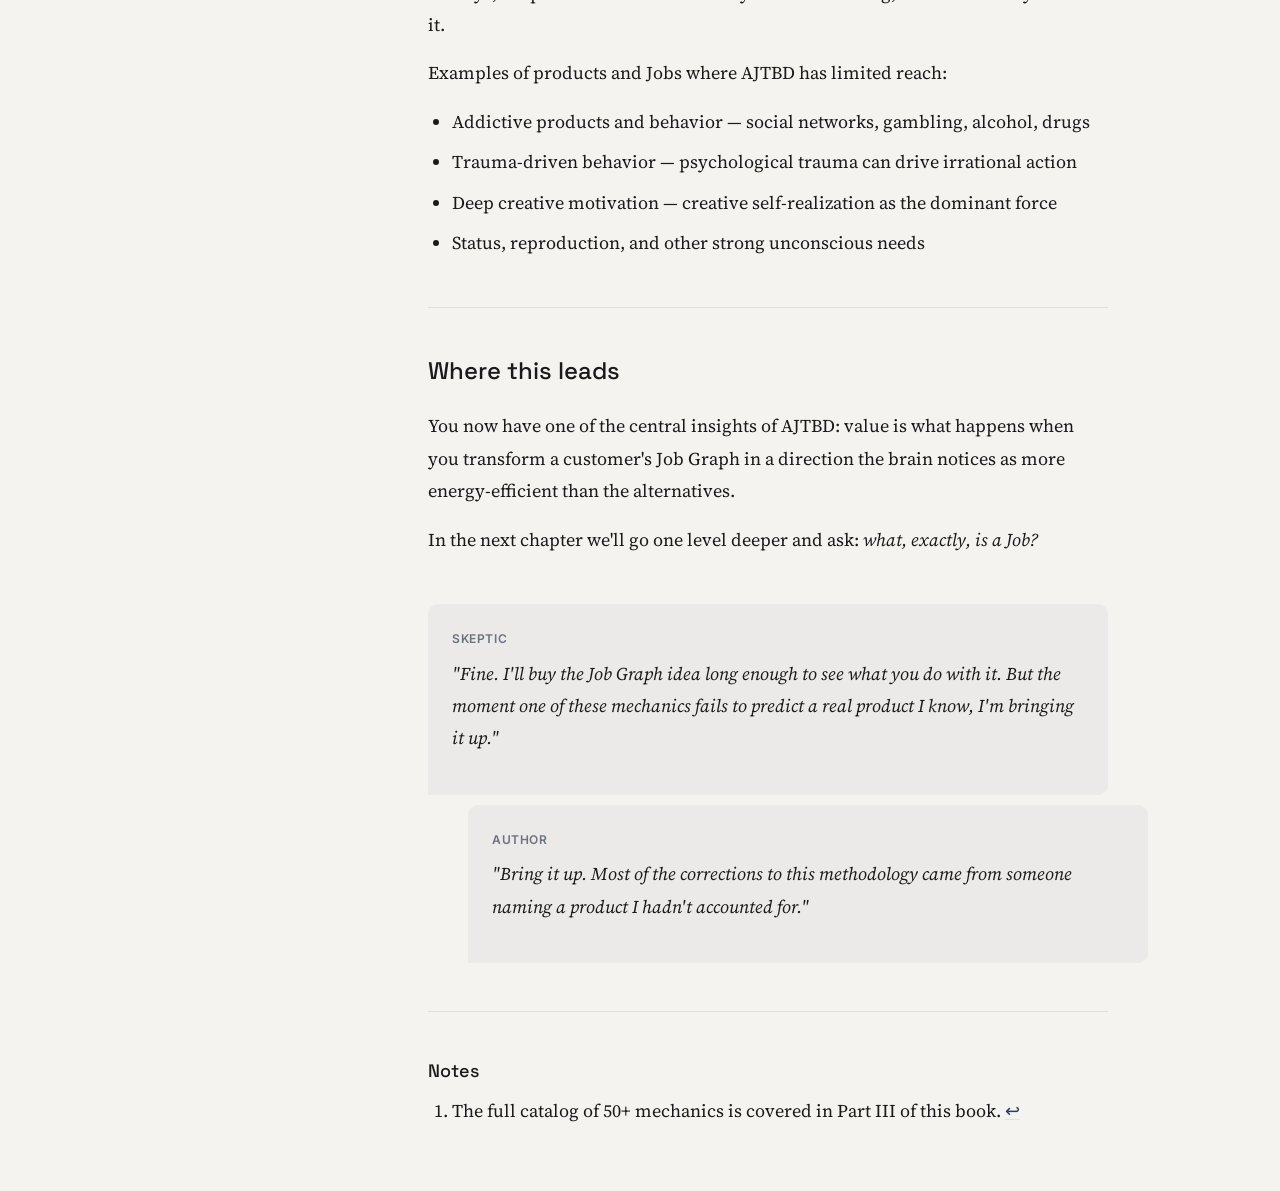
==== commit 6d3f23a2: "feat(step-7): TOC sidebar scroll-spy + dynamic section list Build sidebar section list from actual h" ====
--- a/index.html
+++ b/index.html
@@ -384,5 +384,6 @@
 
   <script src="js/gallery.js"></script>
   <script src="js/two-pane.js"></script>
+  <script src="js/nav.js"></script>
 </body>
 </html>
--- a/css/layout.css
+++ b/css/layout.css
@@ -200,6 +200,13 @@
   color: var(--color-accent);
 }
 
+/* h3 sub-entries — indented, slightly smaller */
+.col-middle__section-link--h3 {
+  padding-left: calc(var(--space-2) + var(--space-3));
+  font-size: 0.6875rem;   /* 11px — one step below the 12px h2 entries */
+  color: var(--color-ink-faint);
+}
+
 /* Hide on tablet and mobile */
 @media (max-width: 1279px) {
   .col-middle {
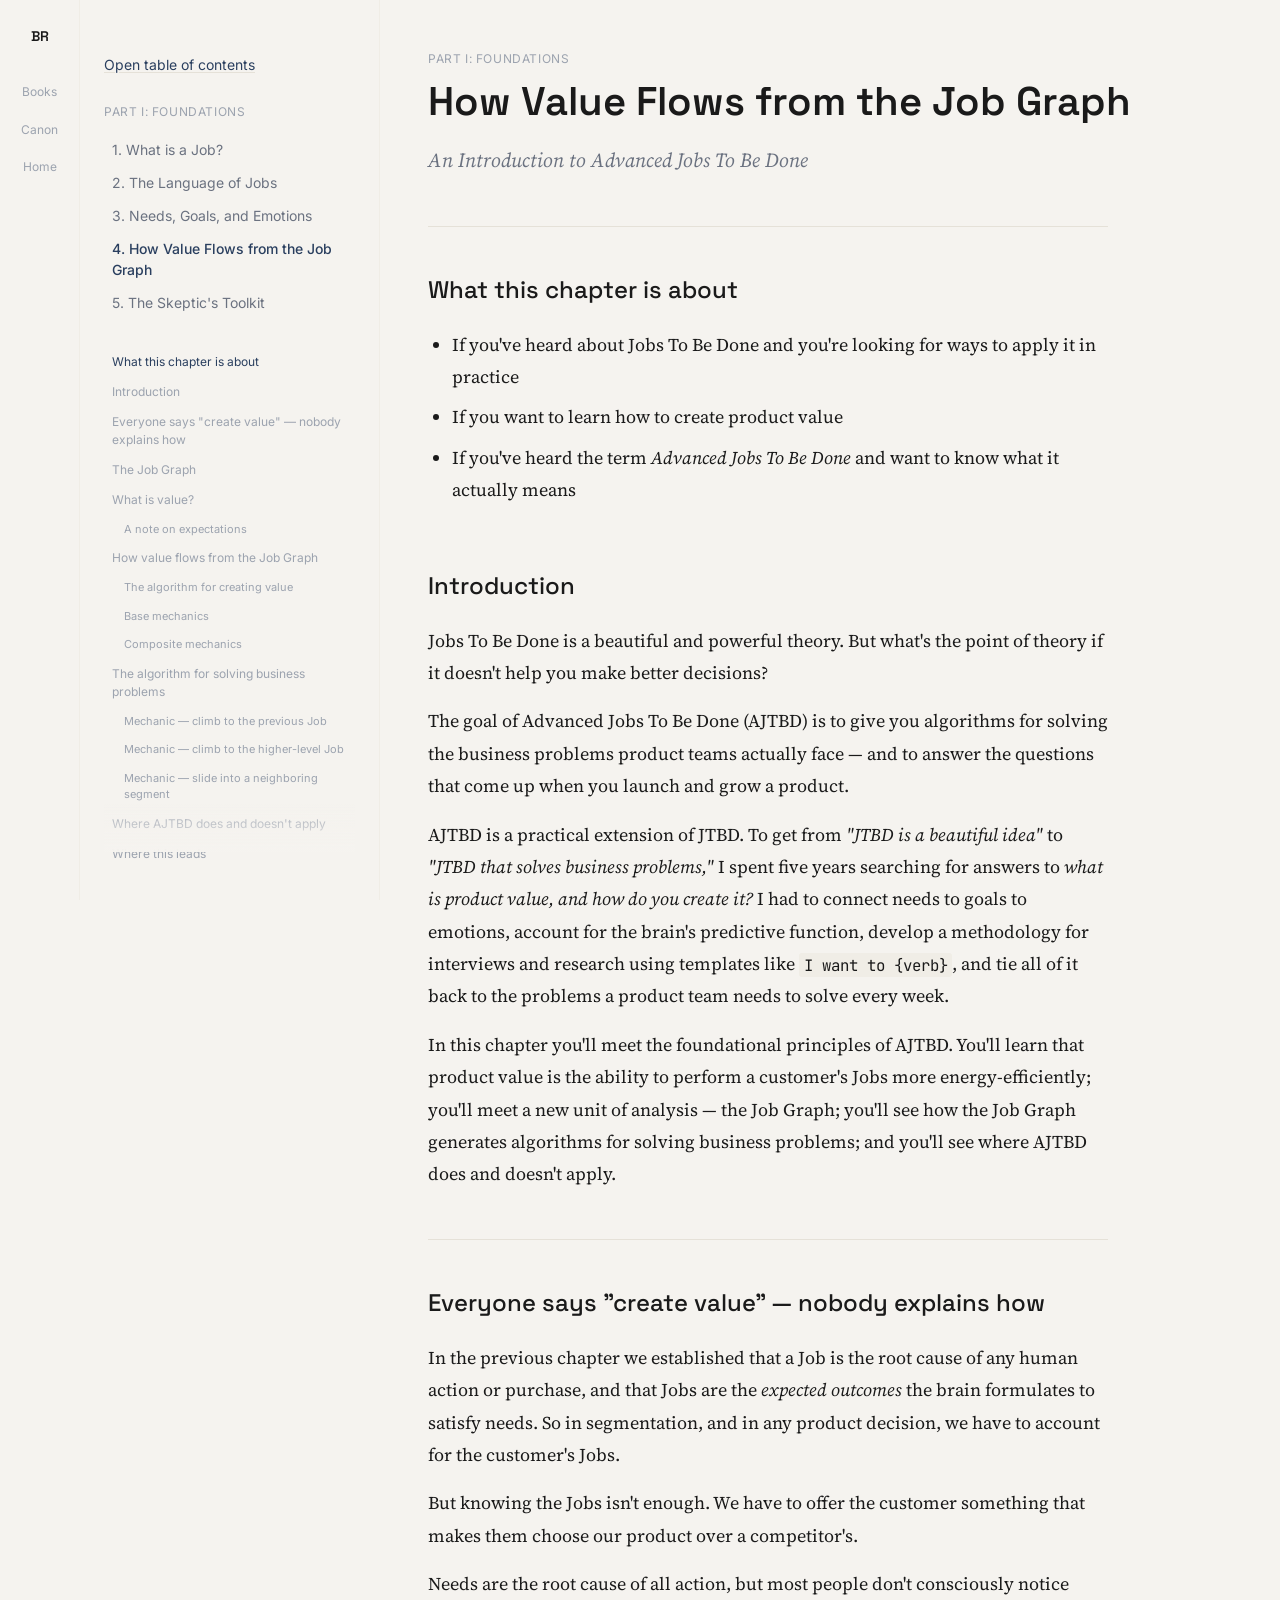
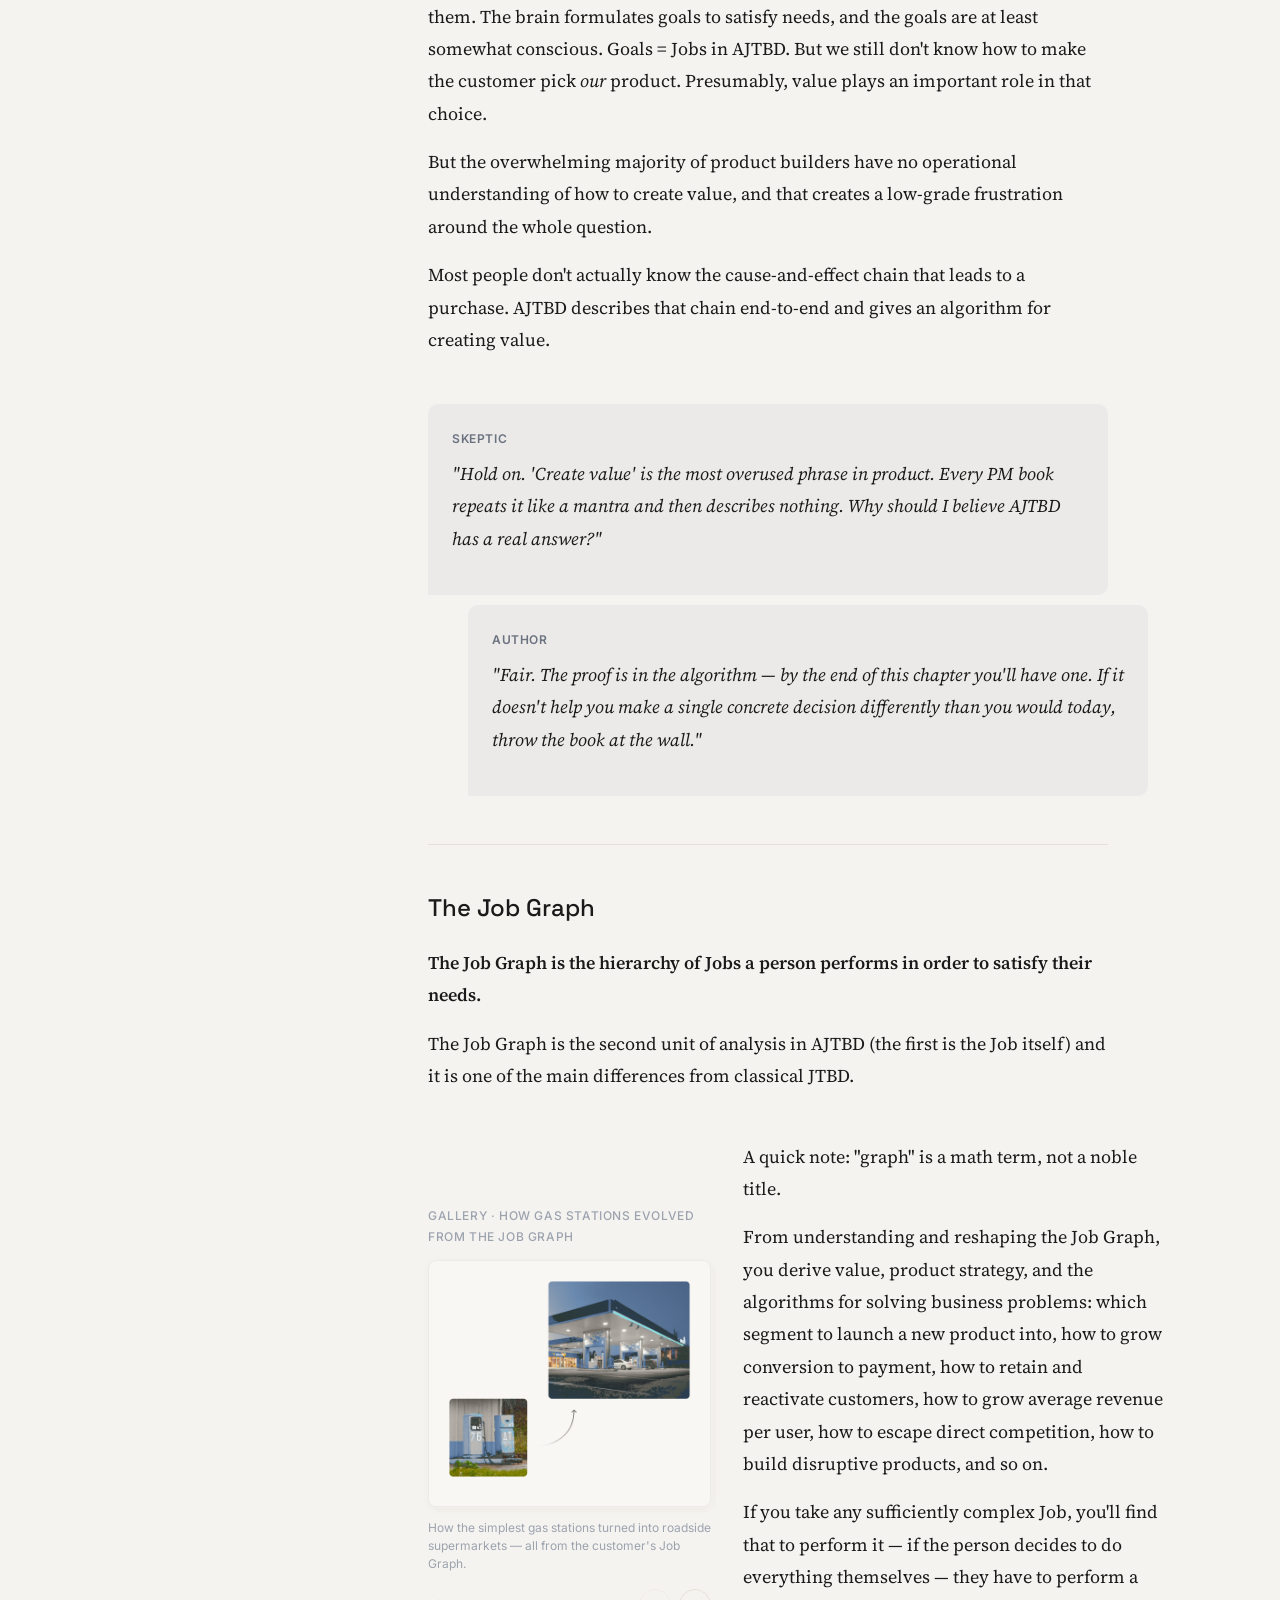
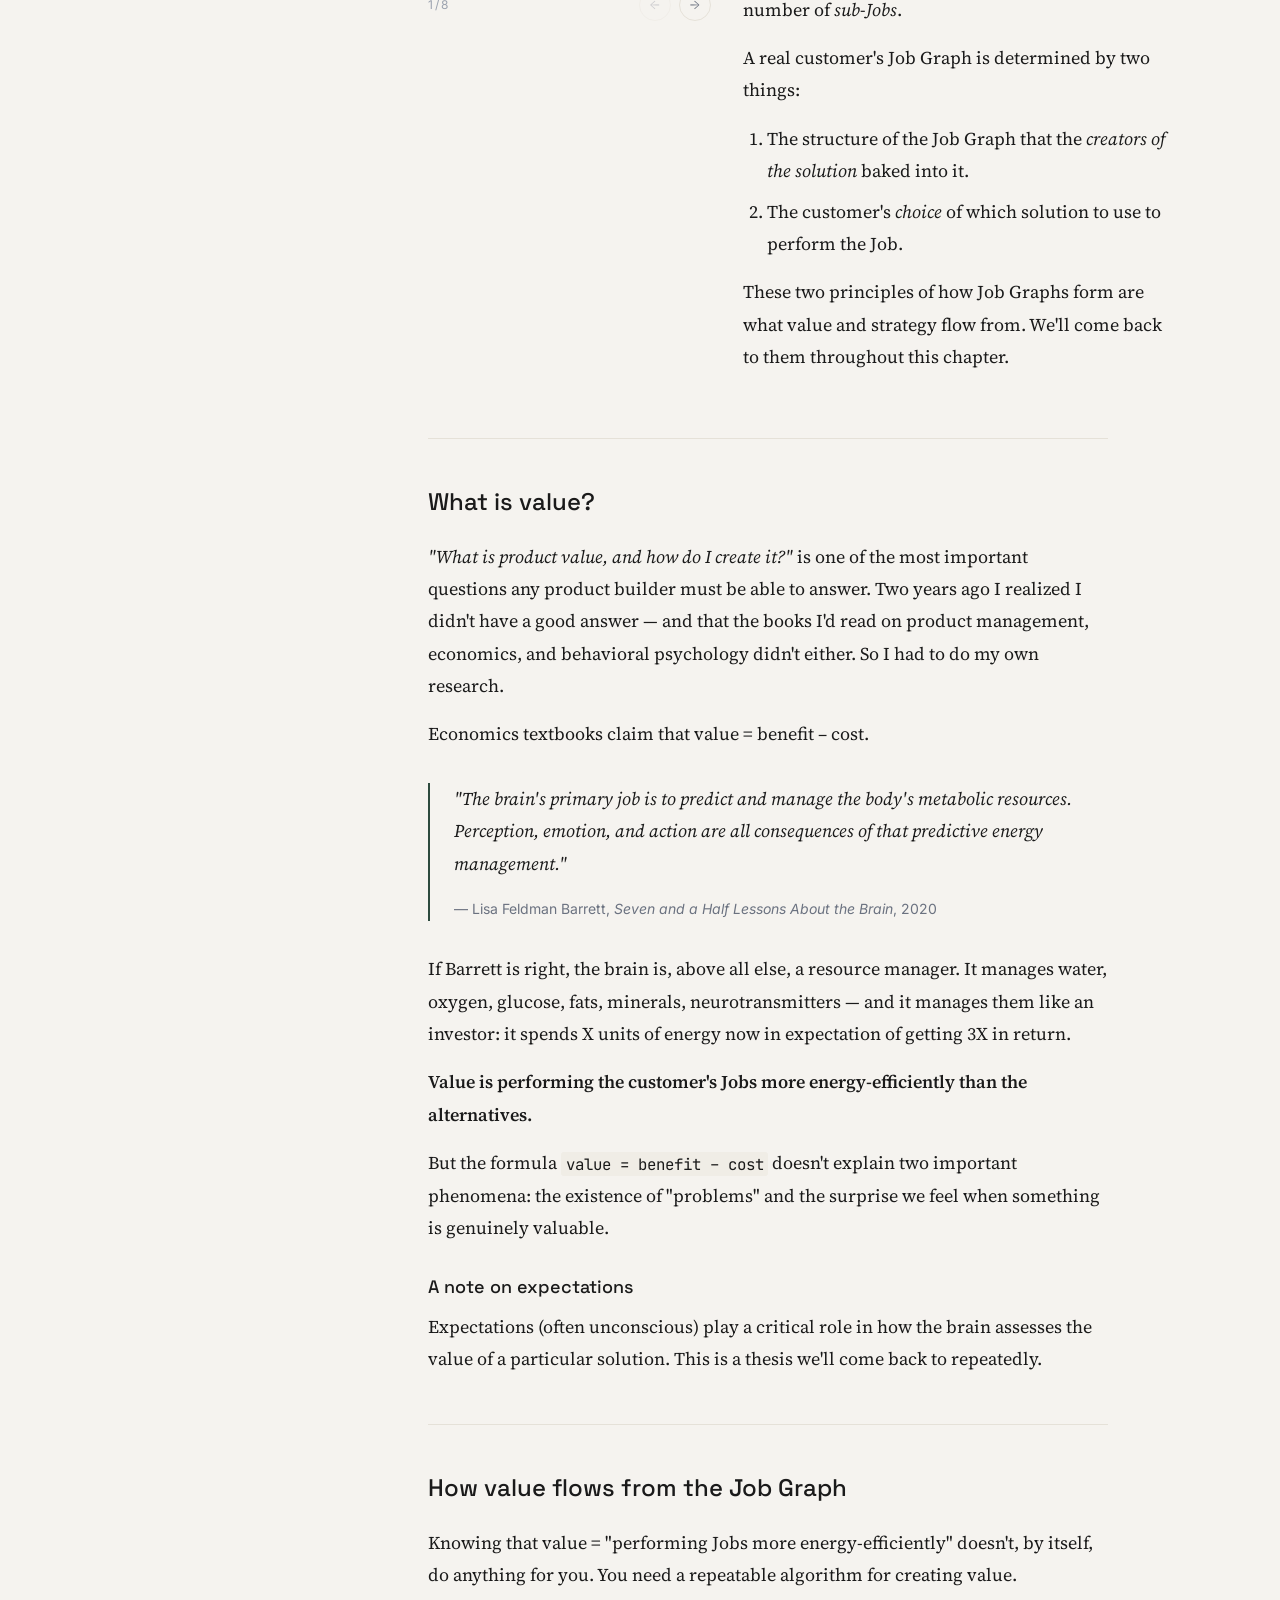
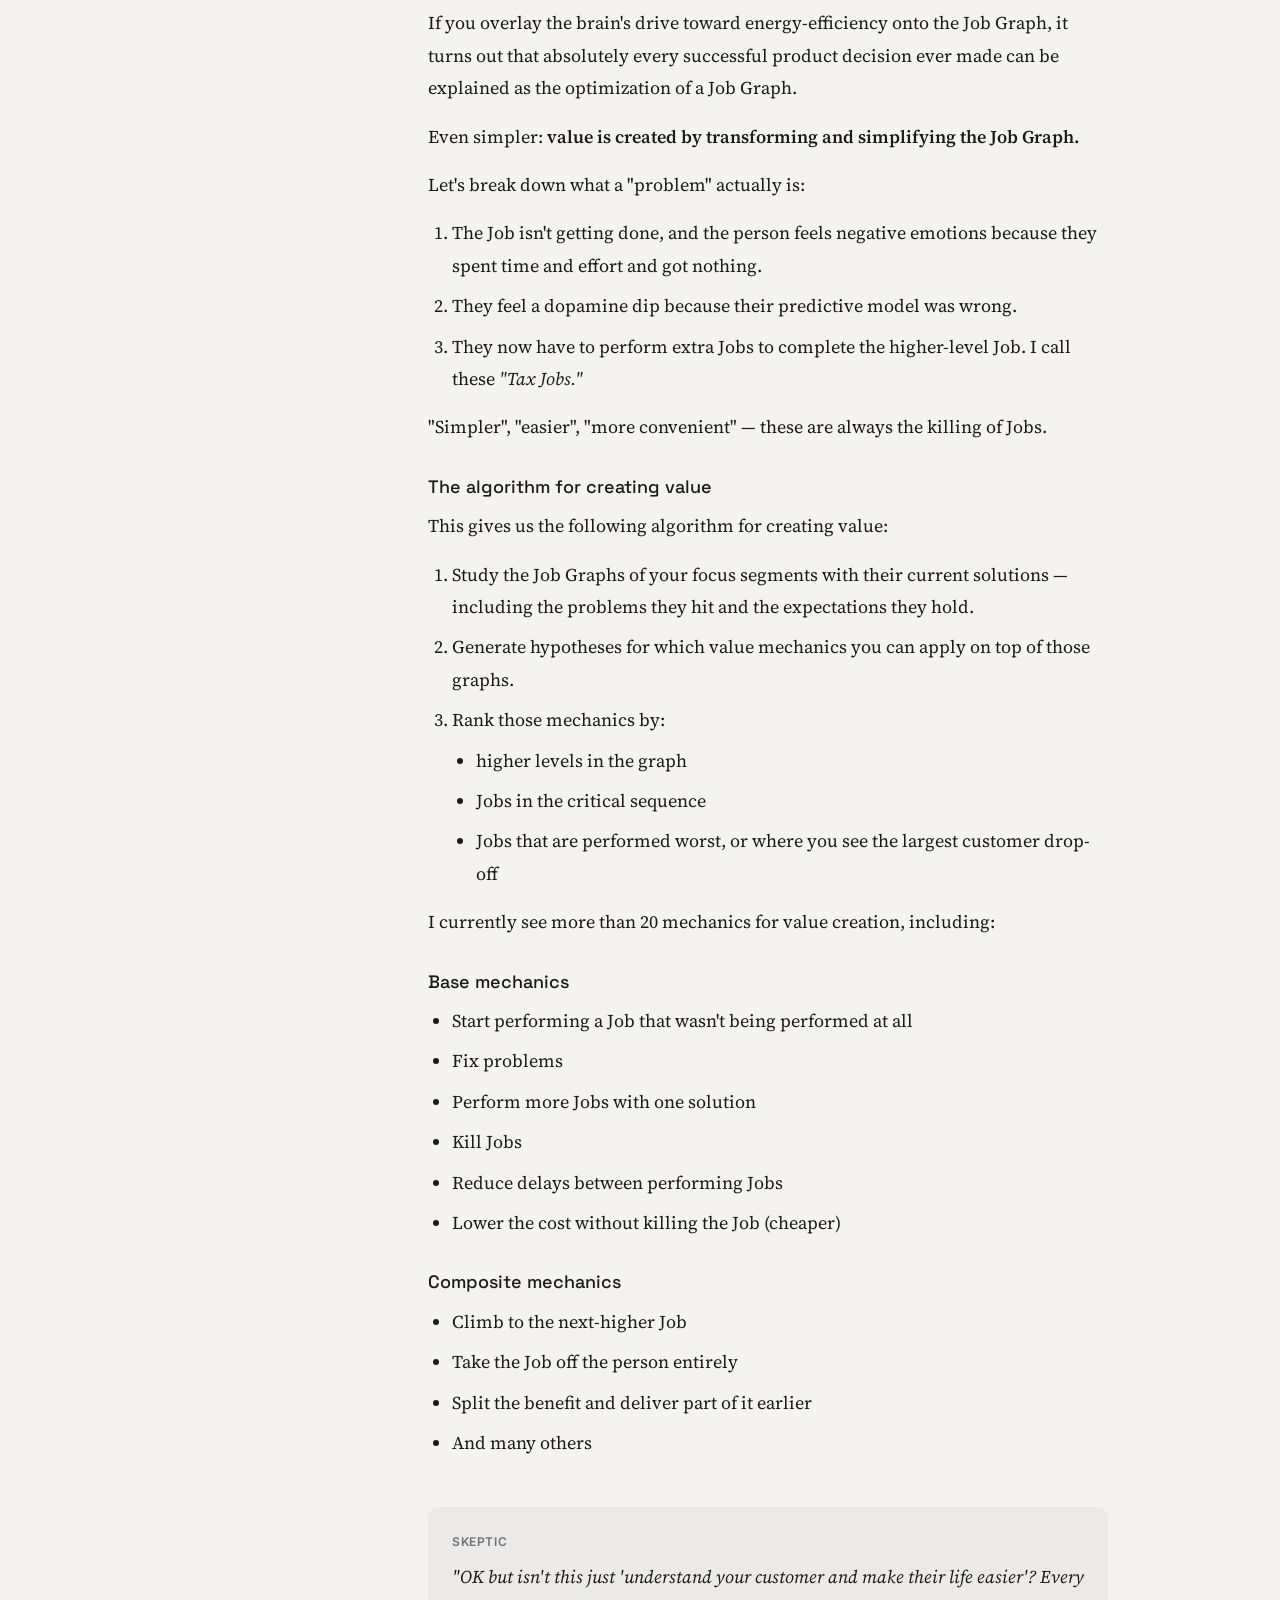
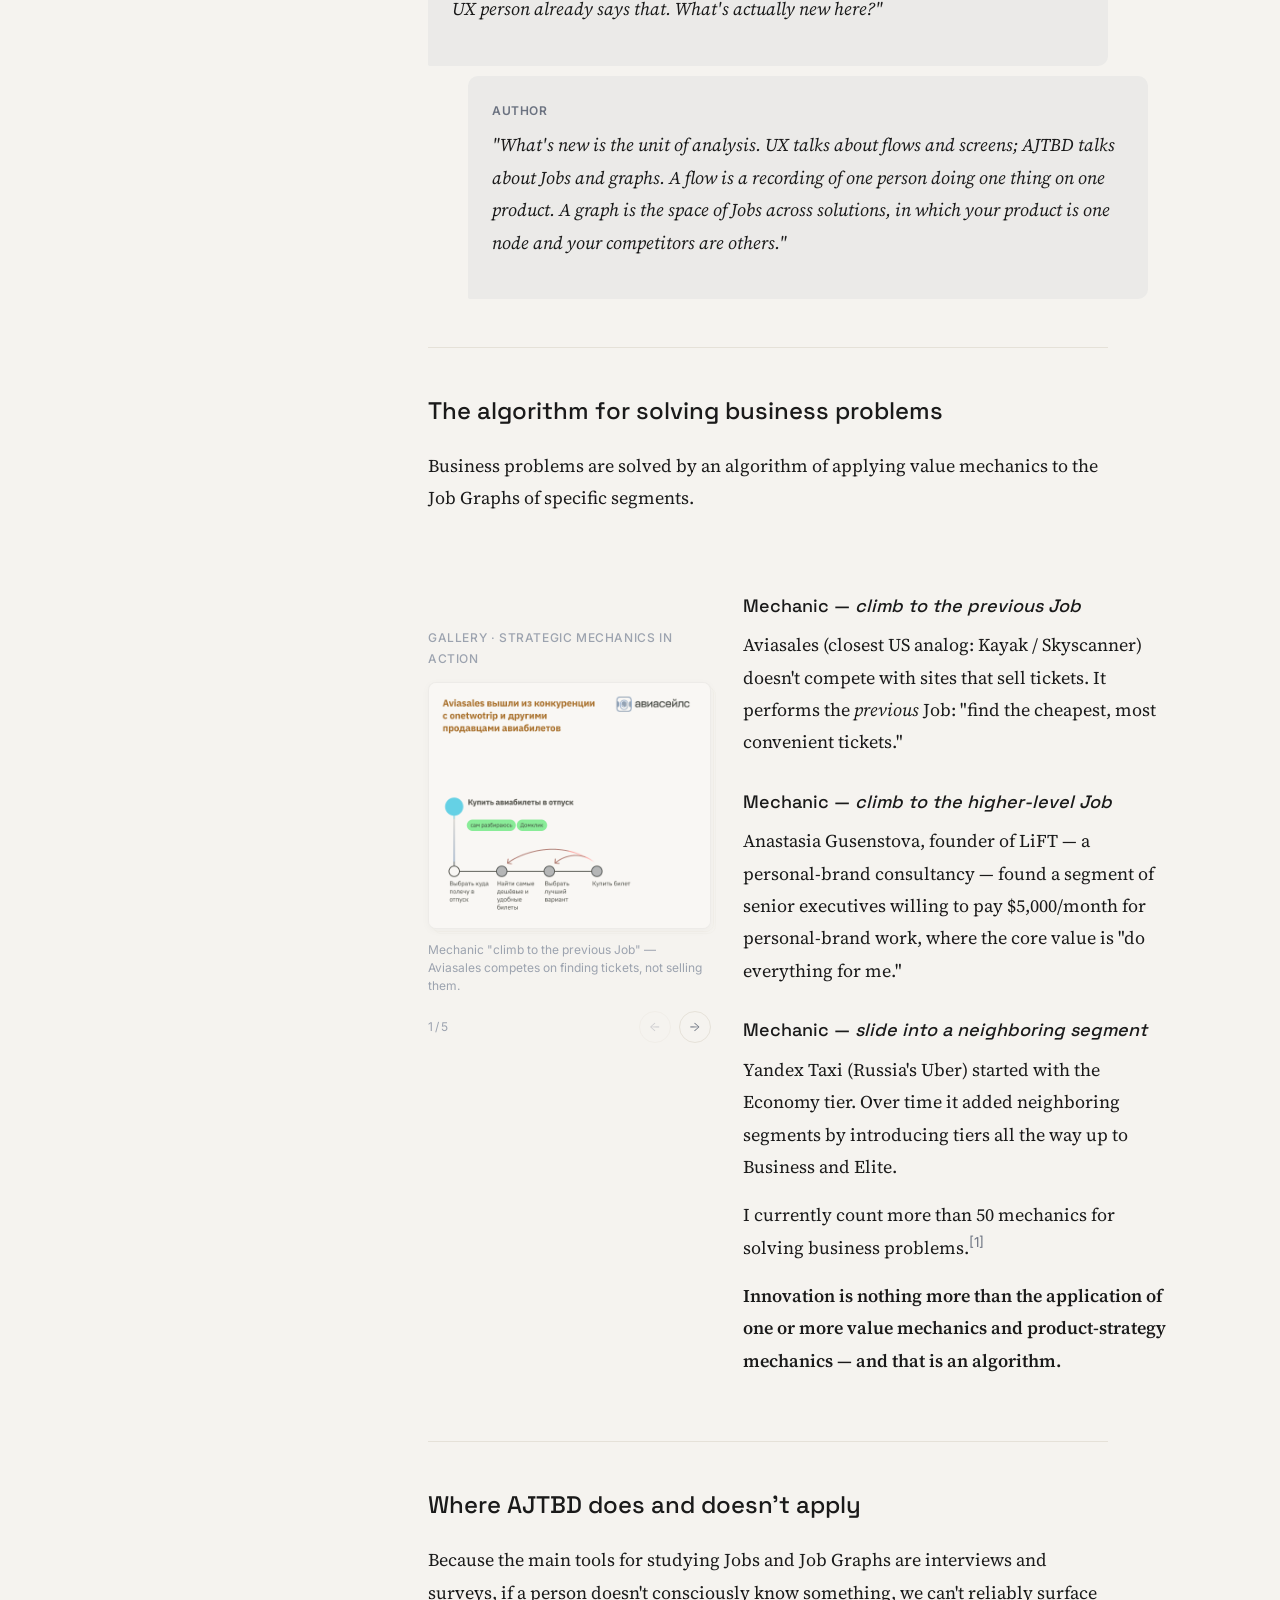
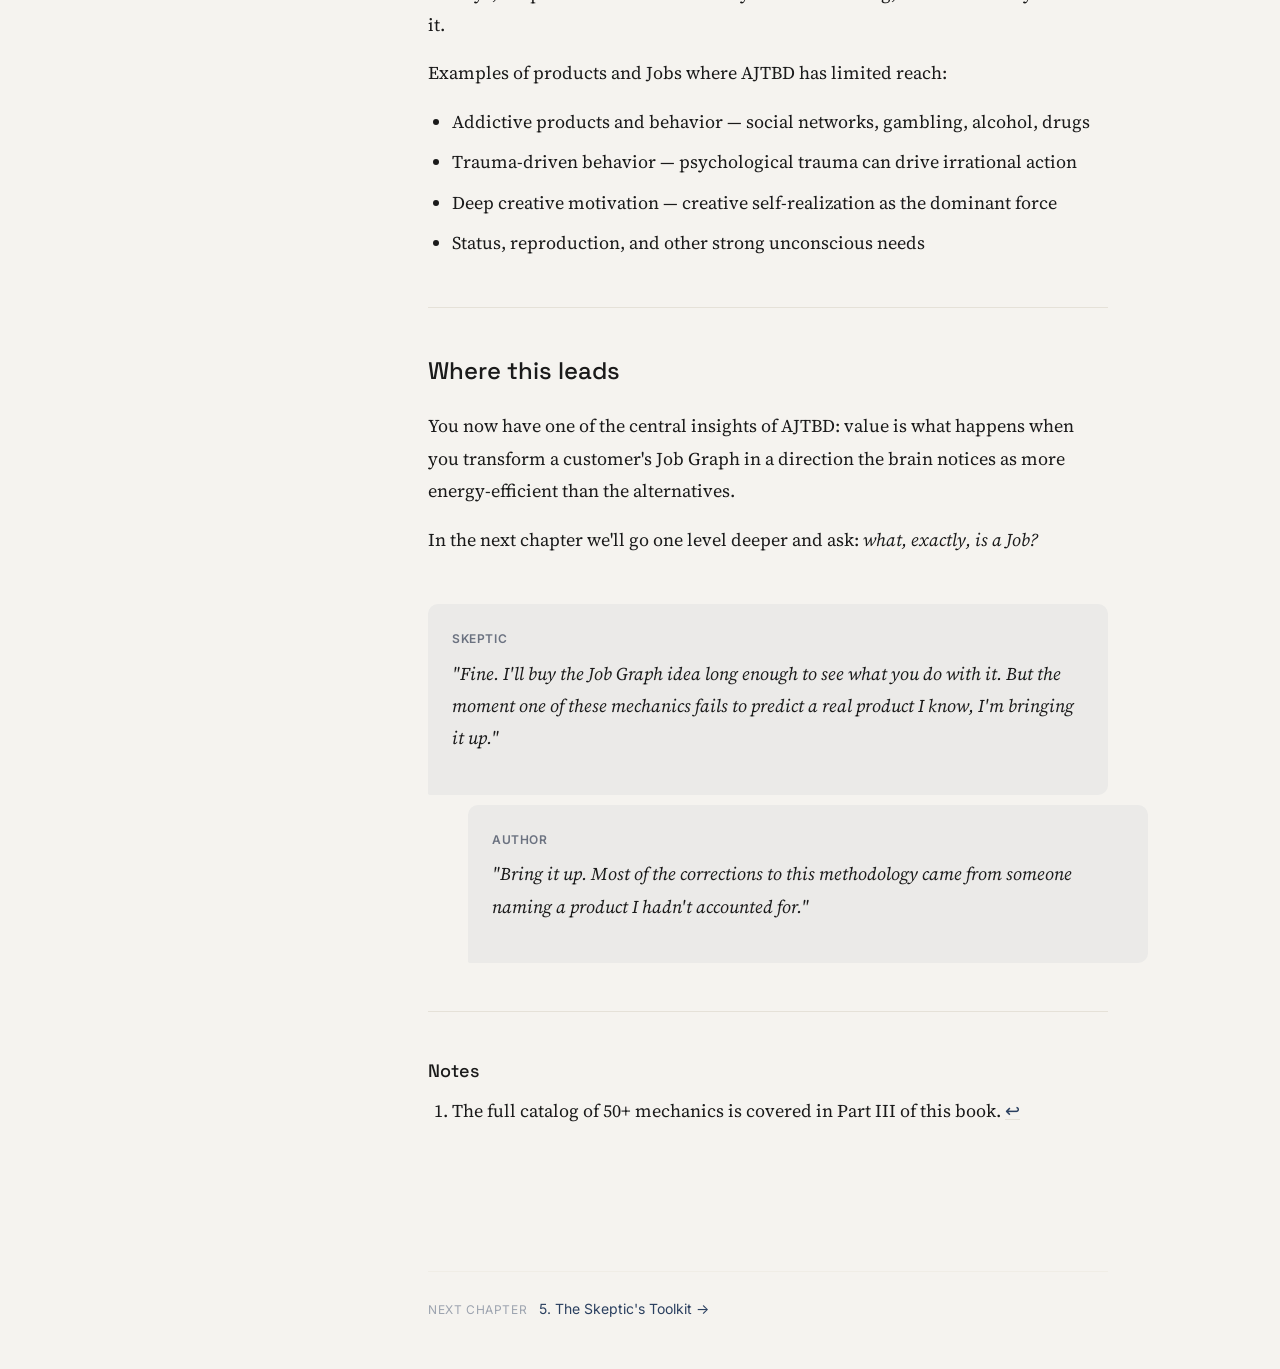
==== commit fbdc4303: "feat(step-8): TOC overlay + client-side search - overlay.css: fullscreen panel with header (chapter " ====
--- a/index.html
+++ b/index.html
@@ -378,12 +378,65 @@
         </ol>
       </section>
 
+      <div class="chapter-end">
+        <hr class="chapter-end__rule">
+        <div class="chapter-end__nav">
+          <span class="chapter-end__label">Next chapter</span>
+          <a href="#" class="chapter-end__link">5. The Skeptic's Toolkit →</a>
+        </div>
+      </div>
+
     </main>
 
+  </div>
+
+  <!-- TOC Overlay — hidden until opened by toc.js -->
+  <div id="toc-overlay" class="toc-overlay" role="dialog" aria-modal="true" aria-label="Table of contents" hidden>
+    <div class="toc-overlay__backdrop"></div>
+    <div class="toc-overlay__panel">
+
+      <!-- Header: chapter count + subscribe toggle -->
+      <div class="toc-overlay__header">
+        <div class="toc-overlay__header-meta">
+          <span class="toc-overlay__book-count" id="toc-book-count">This book has 27 chapters</span>
+          <span class="toc-overlay__in-progress" id="toc-in-progress">22 more in progress</span>
+        </div>
+        <label class="toc-overlay__subscribe-label" title="Coming soon">
+          <span class="toc-overlay__toggle" aria-hidden="true">
+            <span class="toc-overlay__toggle-track">
+              <span class="toc-overlay__toggle-thumb"></span>
+            </span>
+          </span>
+          <span class="toc-overlay__subscribe-text">Subscribe to new chapters</span>
+        </label>
+      </div>
+
+      <!-- Search -->
+      <div class="toc-overlay__search-bar">
+        <input
+          id="toc-search"
+          type="search"
+          class="toc-overlay__input"
+          placeholder="Search across all chapters"
+          autocomplete="off"
+          spellcheck="false"
+        >
+        <span class="toc-overlay__kbd" aria-hidden="true">⌘/</span>
+        <button class="toc-overlay__close" aria-label="Close table of contents">✕</button>
+      </div>
+
+      <div class="toc-overlay__body">
+        <ul class="toc-overlay__chapter-list" id="toc-chapter-list" aria-label="Chapters"></ul>
+        <ul class="toc-overlay__results"      id="toc-search-results" aria-live="polite" hidden></ul>
+      </div>
+
+    </div>
   </div>
 
   <script src="js/gallery.js"></script>
   <script src="js/two-pane.js"></script>
   <script src="js/nav.js"></script>
+  <script src="js/toc.js"></script>
+  <script src="js/search.js"></script>
 </body>
 </html>
--- a/css/layout.css
+++ b/css/layout.css
@@ -207,6 +207,18 @@
   color: var(--color-ink-faint);
 }
 
+/* Fade-out at bottom to hint scrollability */
+.col-middle::after {
+  content: '';
+  position: sticky;
+  bottom: 0;
+  display: block;
+  height: var(--space-12);
+  background: linear-gradient(to bottom, transparent, var(--color-paper));
+  pointer-events: none;
+  margin-top: calc(var(--space-12) * -1);
+}
+
 /* Hide on tablet and mobile */
 @media (max-width: 1279px) {
   .col-middle {
@@ -224,6 +236,45 @@
   max-width: 820px;
 }
 
+/* End-of-chapter navigation block */
+.chapter-end {
+  margin-top: var(--space-16);
+  padding-top: var(--space-8);
+}
+
+.chapter-end__rule {
+  border: none;
+  border-top: 1px solid var(--color-border-light);
+  margin-bottom: var(--space-6);
+}
+
+.chapter-end__nav {
+  display: flex;
+  align-items: baseline;
+  gap: var(--space-3);
+}
+
+.chapter-end__label {
+  font-family: var(--font-ui);
+  font-size: var(--text-xs);
+  color: var(--color-ink-faint);
+  text-transform: uppercase;
+  letter-spacing: var(--tracking-wide);
+  flex-shrink: 0;
+}
+
+.chapter-end__link {
+  font-family: var(--font-ui);
+  font-size: var(--text-sm);
+  color: var(--color-accent);
+  text-decoration: none;
+  transition: color var(--duration-fast) ease;
+}
+
+.chapter-end__link:hover {
+  color: var(--color-accent-hover);
+}
+
 /* On wide screens, add left margin so text doesn't hug the border */
 @media (min-width: 1280px) {
   .col-right {
--- a/css/overlay.css
+++ b/css/overlay.css
@@ -1,6 +1,356 @@
 /* ==========================================================================
-   Overlay — TOC overlay, search modal
-   Full-screen overlay with book TOC, search field, chapter navigation
+   Overlay — TOC overlay + search
    ========================================================================== */
 
-/* Styles will be implemented in Step 8 */
+/* -----------------------------------------------------------------------
+   Backdrop + positioning shell
+   ----------------------------------------------------------------------- */
+
+.toc-overlay {
+  position: fixed;
+  inset: 0;
+  z-index: var(--z-modal);
+  display: flex;
+  align-items: flex-start;
+  justify-content: center;
+  padding-top: 10vh;
+  opacity: 0;
+  pointer-events: none;
+  transition: opacity var(--duration-normal) ease;
+}
+
+/* [hidden] gives display:none by default; JS removes it then adds --open via rAF */
+.toc-overlay--open {
+  opacity: 1;
+  pointer-events: auto;
+}
+
+.toc-overlay__backdrop {
+  position: absolute;
+  inset: 0;
+  background: rgba(26, 26, 26, 0.52);
+  backdrop-filter: blur(2px);
+}
+
+/* -----------------------------------------------------------------------
+   Panel
+   ----------------------------------------------------------------------- */
+
+.toc-overlay__panel {
+  position: relative;
+  z-index: 1;
+  width: min(620px, calc(100vw - var(--space-8)));
+  max-height: 76vh;
+  background: var(--color-paper);
+  border-radius: var(--radius-lg);
+  box-shadow: 0 24px 80px rgba(0, 0, 0, 0.22),
+              0 4px 16px rgba(0, 0, 0, 0.08);
+  display: flex;
+  flex-direction: column;
+  transform: translateY(10px);
+  transition: transform var(--duration-normal) var(--ease-out);
+}
+
+.toc-overlay--open .toc-overlay__panel {
+  transform: translateY(0);
+}
+
+/* -----------------------------------------------------------------------
+   Header — chapter count + subscribe toggle
+   ----------------------------------------------------------------------- */
+
+.toc-overlay__header {
+  display: flex;
+  align-items: center;
+  justify-content: space-between;
+  gap: var(--space-4);
+  padding: var(--space-4) var(--space-5);
+  border-bottom: 1px solid var(--color-border-light);
+  flex-shrink: 0;
+}
+
+.toc-overlay__header-meta {
+  display: flex;
+  flex-direction: column;
+  gap: 2px;
+  min-width: 0;
+}
+
+.toc-overlay__book-count {
+  font-family: var(--font-ui);
+  font-size: var(--text-sm);
+  font-weight: 500;
+  color: var(--color-ink);
+  white-space: nowrap;
+}
+
+.toc-overlay__in-progress {
+  font-family: var(--font-ui);
+  font-size: var(--text-xs);
+  color: var(--color-ink-faint);
+}
+
+/* Subscribe toggle — stub, always off/grey */
+.toc-overlay__subscribe-label {
+  display: flex;
+  align-items: center;
+  gap: var(--space-2);
+  cursor: default;
+  flex-shrink: 0;
+}
+
+.toc-overlay__subscribe-text {
+  font-family: var(--font-ui);
+  font-size: var(--text-xs);
+  color: var(--color-ink-faint);
+  white-space: nowrap;
+}
+
+.toc-overlay__toggle-track {
+  position: relative;
+  width: 28px;
+  height: 16px;
+  background: var(--color-border);
+  border-radius: 8px;
+  flex-shrink: 0;
+  transition: background var(--duration-fast) ease;
+}
+
+.toc-overlay__toggle-thumb {
+  position: absolute;
+  top: 2px;
+  left: 2px;
+  width: 12px;
+  height: 12px;
+  background: var(--color-paper-raised);
+  border-radius: 50%;
+  box-shadow: 0 1px 3px rgba(0,0,0,0.18);
+}
+
+/* -----------------------------------------------------------------------
+   Search bar
+   ----------------------------------------------------------------------- */
+
+.toc-overlay__search-bar {
+  display: flex;
+  align-items: center;
+  gap: var(--space-3);
+  padding: var(--space-4) var(--space-5);
+  border-bottom: 1px solid var(--color-border-light);
+  flex-shrink: 0;
+}
+
+.toc-overlay__input {
+  flex: 1;
+  font-family: var(--font-ui);
+  font-size: var(--text-sm);
+  color: var(--color-ink);
+  background: transparent;
+  border: none;
+  outline: none;
+  line-height: var(--leading-normal);
+  min-width: 0;
+}
+
+.toc-overlay__input::placeholder {
+  color: var(--color-ink-faint);
+}
+
+/* ⌘K hint pill */
+.toc-overlay__kbd {
+  font-family: var(--font-mono);
+  font-size: 0.6875rem;
+  color: var(--color-ink-faint);
+  background: var(--color-border-light);
+  border: 1px solid var(--color-border);
+  border-radius: var(--radius-sm);
+  padding: 1px 5px;
+  white-space: nowrap;
+  flex-shrink: 0;
+}
+
+.toc-overlay__close {
+  font-family: var(--font-ui);
+  font-size: var(--text-sm);
+  color: var(--color-ink-faint);
+  background: none;
+  border: none;
+  cursor: pointer;
+  padding: var(--space-1) var(--space-2);
+  line-height: 1;
+  border-radius: var(--radius-sm);
+  flex-shrink: 0;
+  transition: color var(--duration-fast) ease,
+              background var(--duration-fast) ease;
+}
+
+.toc-overlay__close:hover {
+  color: var(--color-ink);
+  background: var(--color-border-light);
+}
+
+/* -----------------------------------------------------------------------
+   Body — scrollable
+   ----------------------------------------------------------------------- */
+
+.toc-overlay__body {
+  flex: 1;
+  overflow-y: auto;
+  padding: var(--space-4) var(--space-3);
+  overscroll-behavior: contain;
+}
+
+/* -----------------------------------------------------------------------
+   Chapter list
+   ----------------------------------------------------------------------- */
+
+.toc-overlay__chapter-list {
+  list-style: none;
+  padding: 0;
+  margin: 0;
+}
+
+.toc-overlay__part-label {
+  font-family: var(--font-ui);
+  font-size: var(--text-xs);
+  color: var(--color-ink-faint);
+  text-transform: uppercase;
+  letter-spacing: var(--tracking-wide);
+  padding: var(--space-3) var(--space-2) var(--space-1);
+  margin-top: var(--space-2);
+  display: block;
+}
+
+.toc-overlay__part-label:first-child {
+  margin-top: 0;
+  padding-top: 0;
+}
+
+.toc-overlay__chapter-item {
+  margin-bottom: 1px;
+}
+
+.toc-overlay__chapter-link {
+  display: flex;
+  align-items: baseline;
+  gap: var(--space-2);
+  font-family: var(--font-ui);
+  font-size: var(--text-sm);
+  color: var(--color-ink-muted);
+  text-decoration: none;
+  padding: var(--space-1) var(--space-2);
+  border-radius: var(--radius-sm);
+  transition: color var(--duration-fast) ease,
+              background var(--duration-fast) ease;
+}
+
+.toc-overlay__chapter-link:hover {
+  color: var(--color-ink);
+  background: var(--color-border-light);
+}
+
+.toc-overlay__chapter-link--current {
+  color: var(--color-accent);
+  font-weight: 500;
+}
+
+.toc-overlay__chapter-num {
+  color: var(--color-ink-faint);
+  font-size: var(--text-xs);
+  flex-shrink: 0;
+  min-width: 1.5rem;
+  text-align: right;
+}
+
+.toc-overlay__chapter-link--current .toc-overlay__chapter-num {
+  color: var(--color-accent-mid);
+}
+
+/* -----------------------------------------------------------------------
+   Search results
+   ----------------------------------------------------------------------- */
+
+.toc-overlay__results {
+  list-style: none;
+  padding: 0;
+  margin: 0;
+}
+
+.toc-overlay__result-item {
+  border-bottom: 1px solid var(--color-border-light);
+}
+
+.toc-overlay__result-item:last-child {
+  border-bottom: none;
+}
+
+.toc-overlay__result-link {
+  display: block;
+  text-decoration: none;
+  padding: var(--space-3) var(--space-2);
+  border-radius: var(--radius-sm);
+  transition: background var(--duration-fast) ease;
+}
+
+.toc-overlay__result-link:hover {
+  background: var(--color-border-light);
+}
+
+.toc-overlay__result-heading {
+  font-family: var(--font-ui);
+  font-size: var(--text-sm);
+  color: var(--color-accent);
+  font-weight: 500;
+  margin-bottom: var(--space-1);
+  line-height: var(--leading-normal);
+}
+
+.toc-overlay__result-excerpt {
+  font-family: var(--font-body);
+  font-size: var(--text-sm);
+  color: var(--color-ink-muted);
+  line-height: var(--leading-relaxed, 1.65);
+}
+
+.toc-overlay__result-excerpt mark {
+  background: transparent;
+  color: var(--color-ink);
+  font-weight: 500;
+  text-decoration: underline;
+  text-decoration-color: var(--color-accent);
+  text-underline-offset: 2px;
+}
+
+.toc-overlay__result-heading mark {
+  background: transparent;
+  color: var(--color-accent-hover);
+  text-decoration: underline;
+  text-decoration-color: var(--color-accent-mid);
+  text-underline-offset: 2px;
+}
+
+.toc-overlay__no-results {
+  font-family: var(--font-ui);
+  font-size: var(--text-sm);
+  color: var(--color-ink-faint);
+  padding: var(--space-8) var(--space-2);
+  text-align: center;
+}
+
+/* -----------------------------------------------------------------------
+   Mobile — full-screen panel
+   ----------------------------------------------------------------------- */
+
+@media (max-width: 767px) {
+  .toc-overlay {
+    padding-top: 0;
+    align-items: flex-end;
+  }
+
+  .toc-overlay__panel {
+    width: 100%;
+    max-height: 88vh;
+    border-radius: var(--radius-lg) var(--radius-lg) 0 0;
+    transform: translateY(20px);
+  }
+}
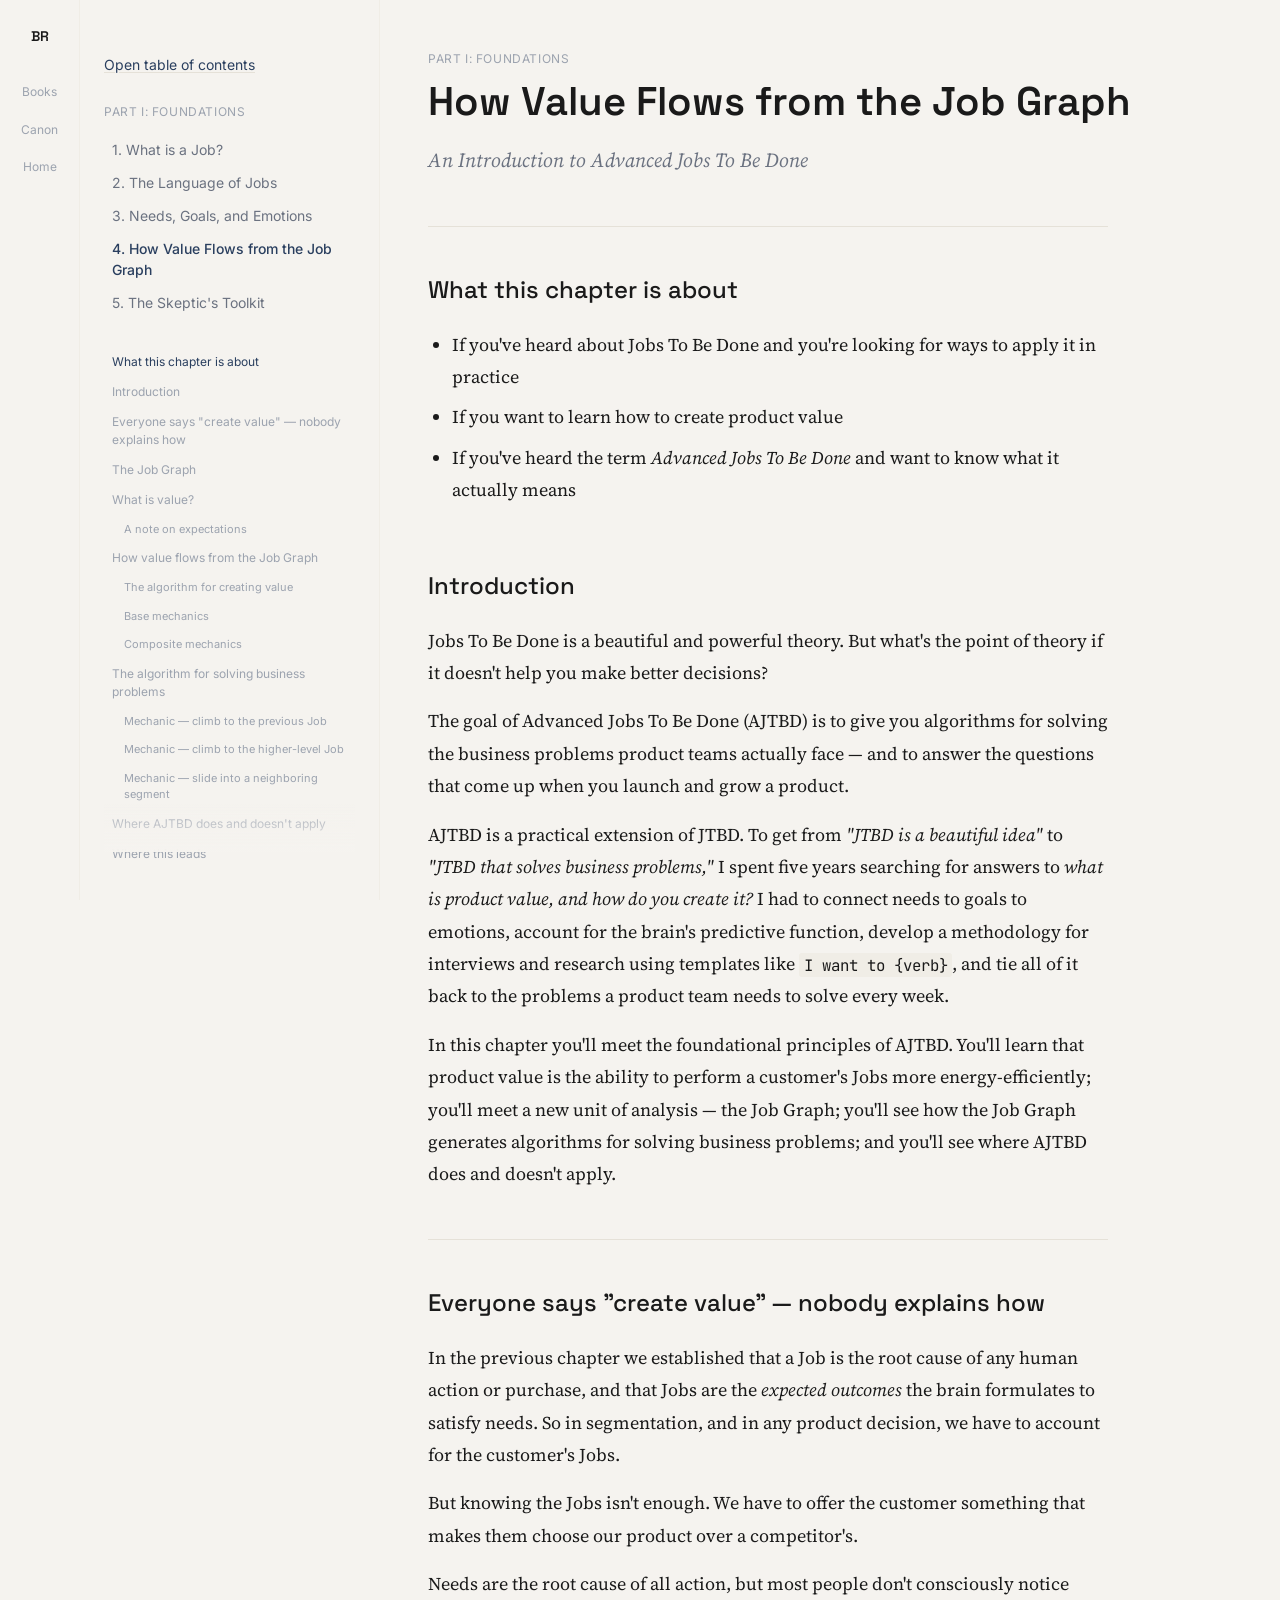
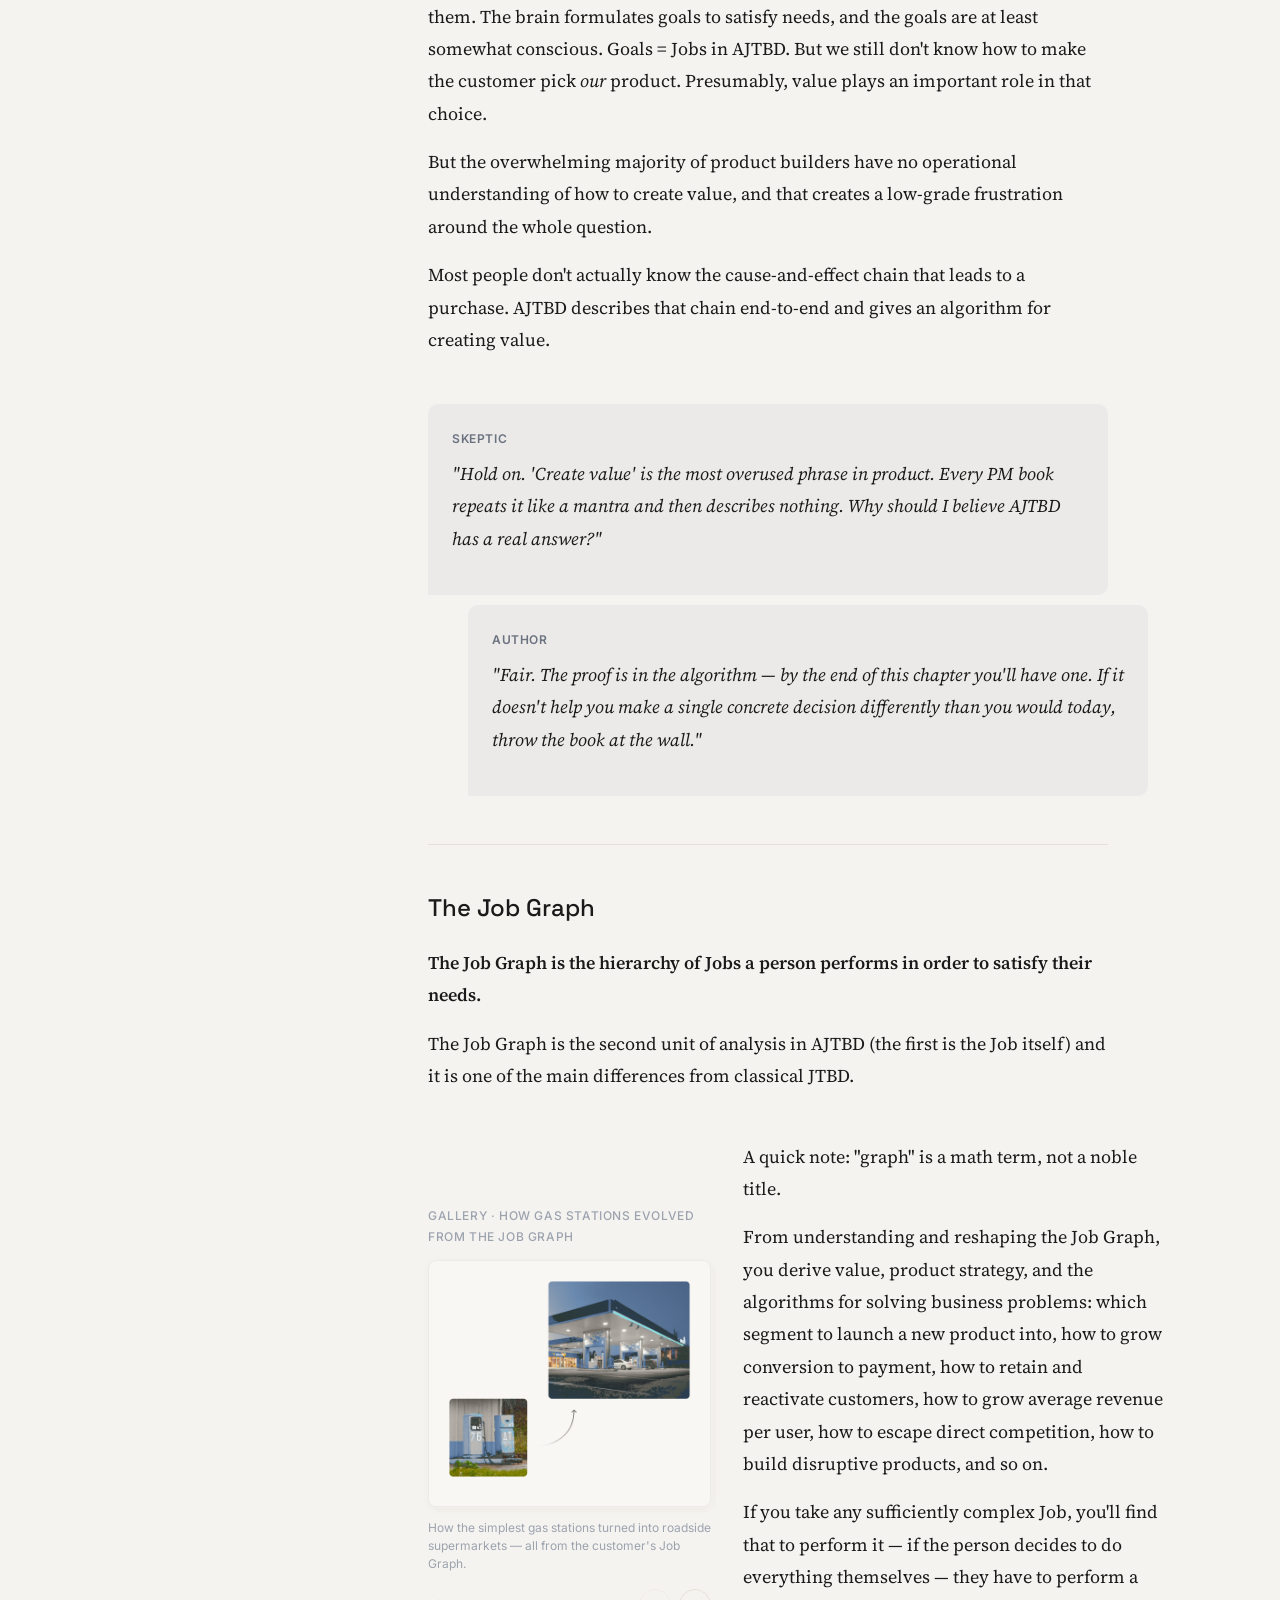
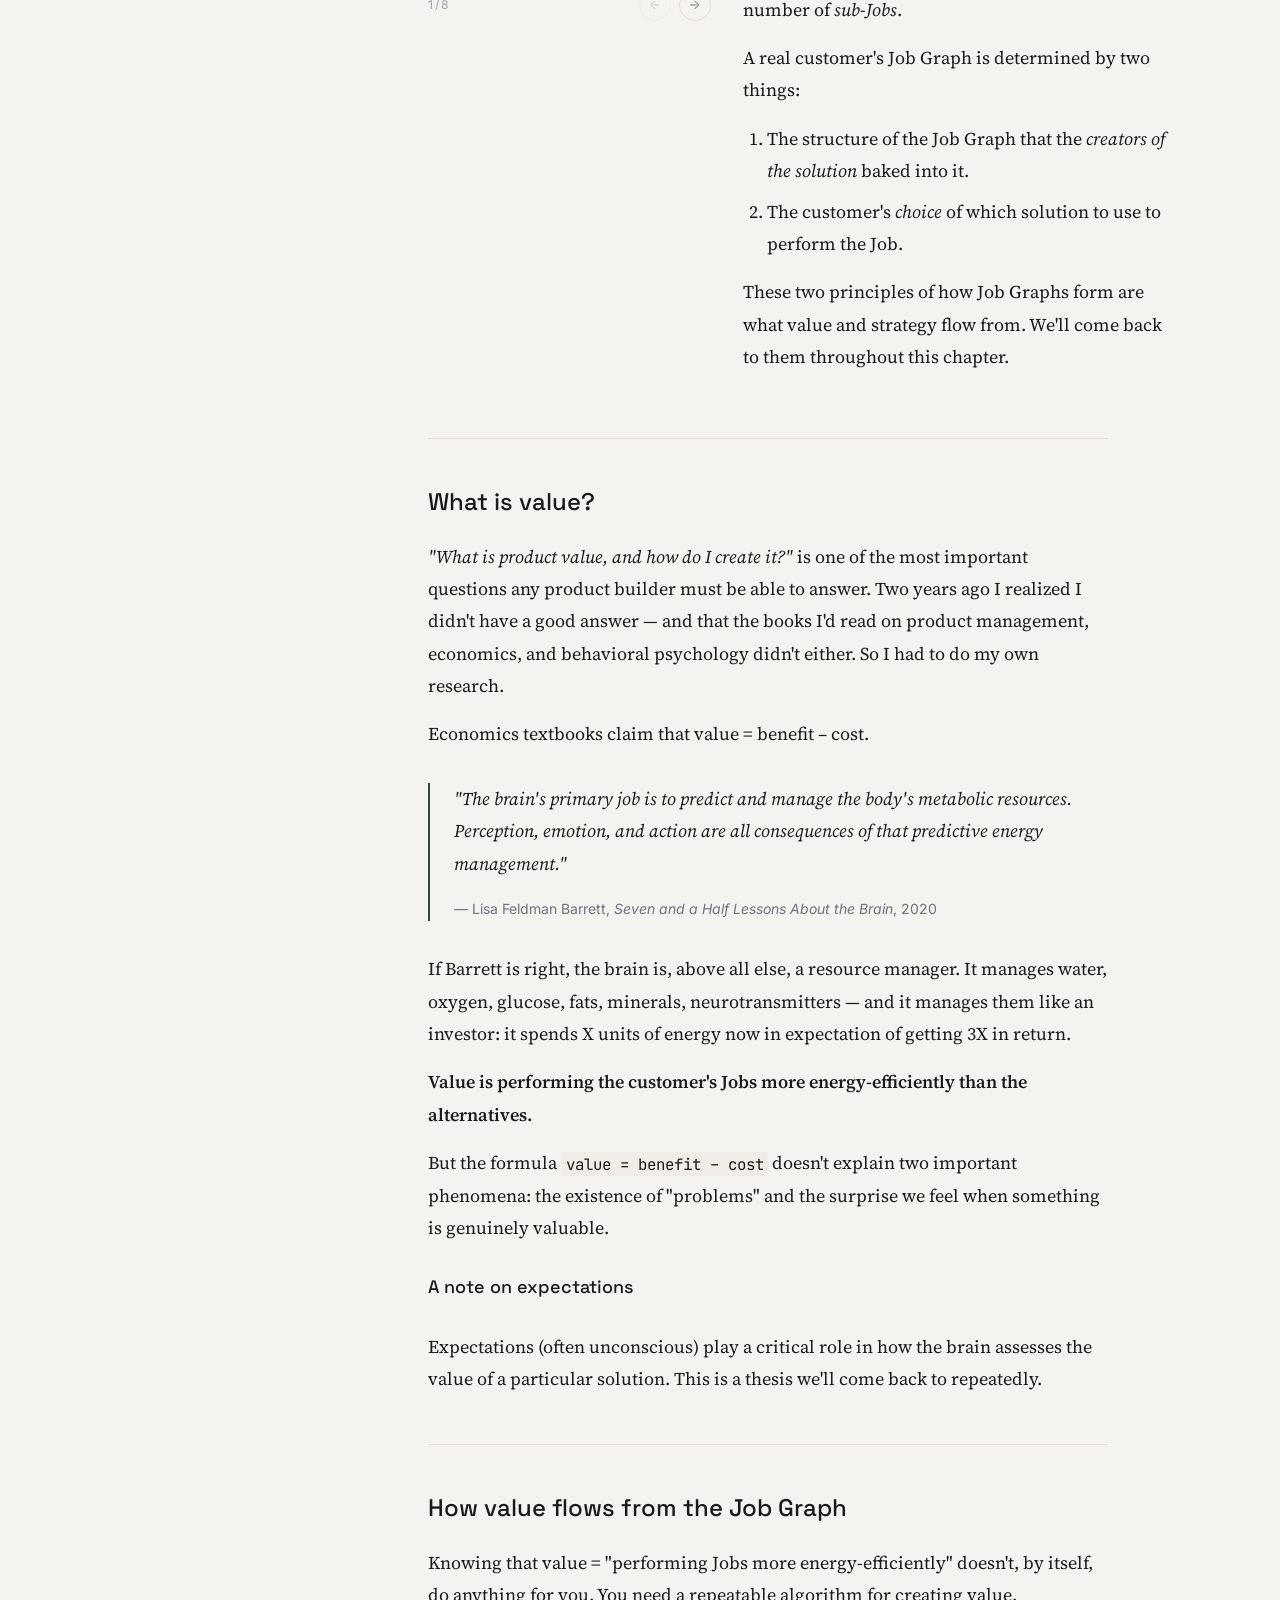
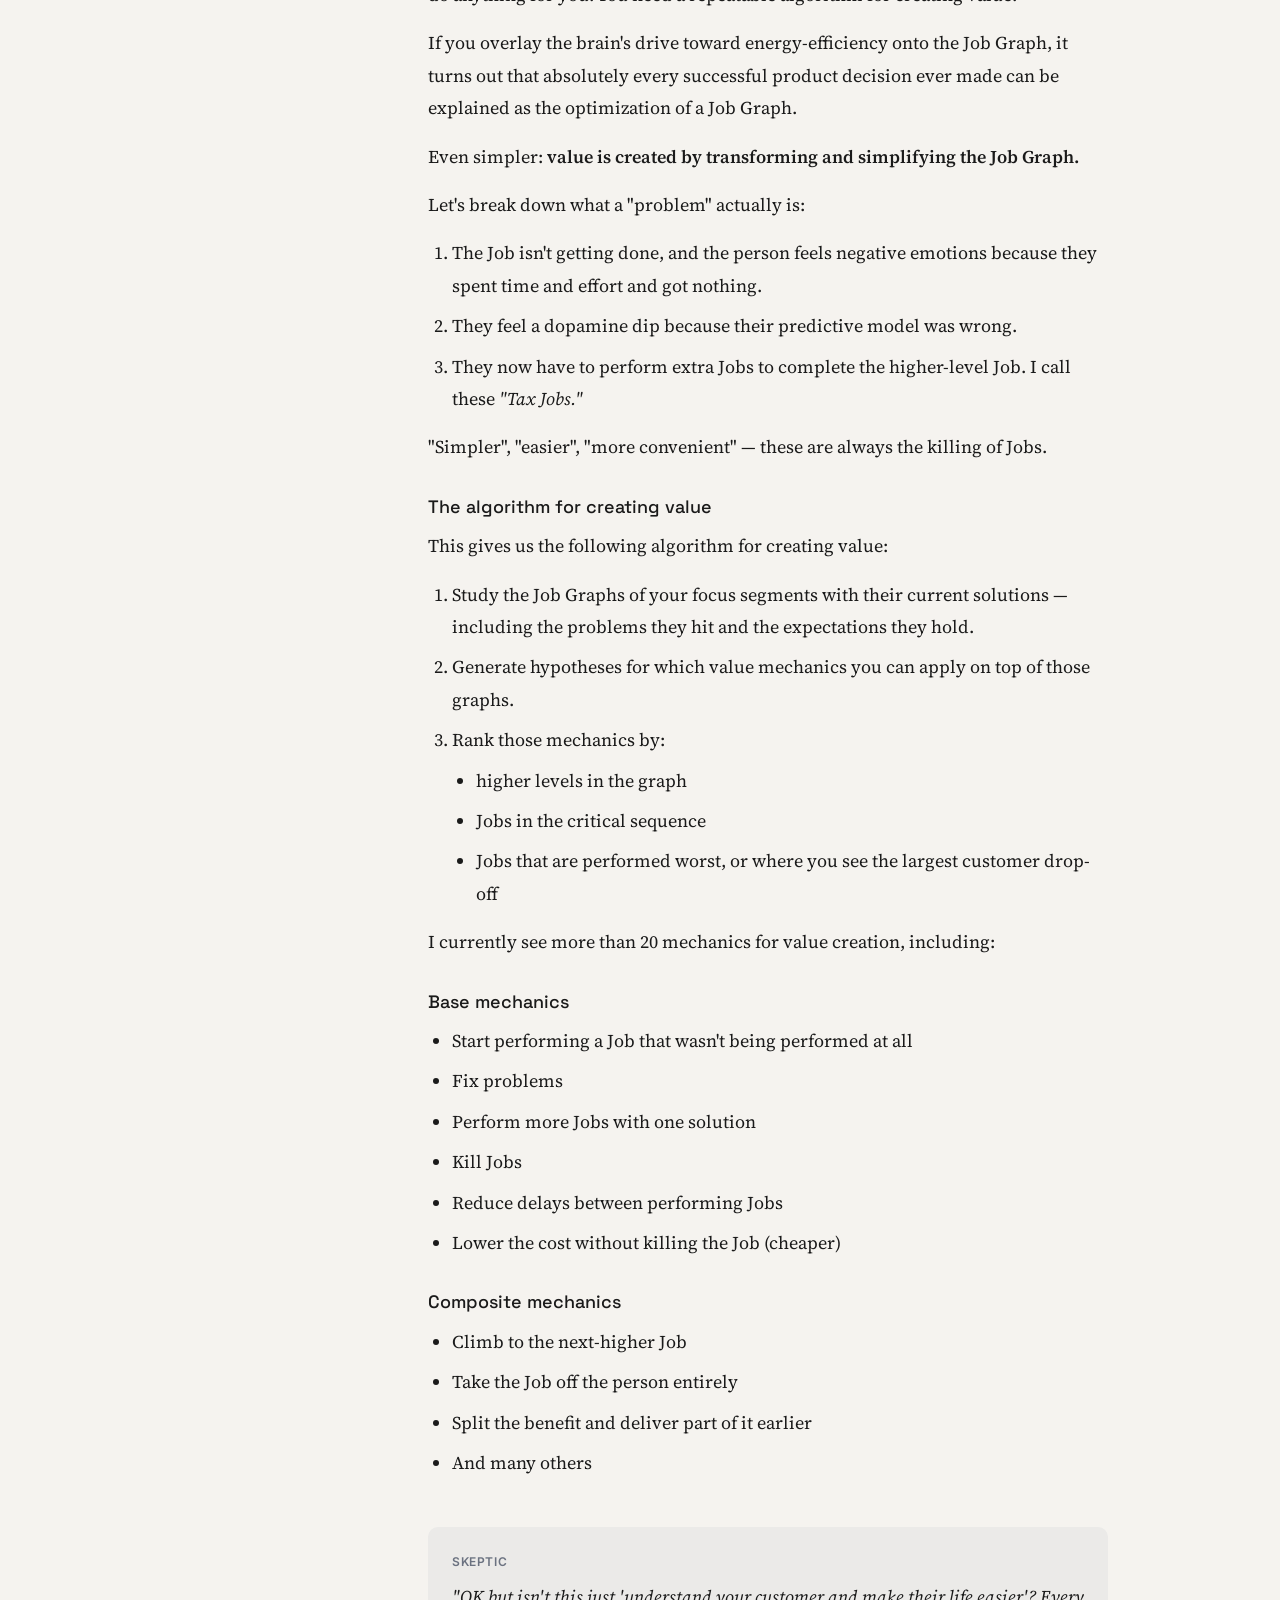
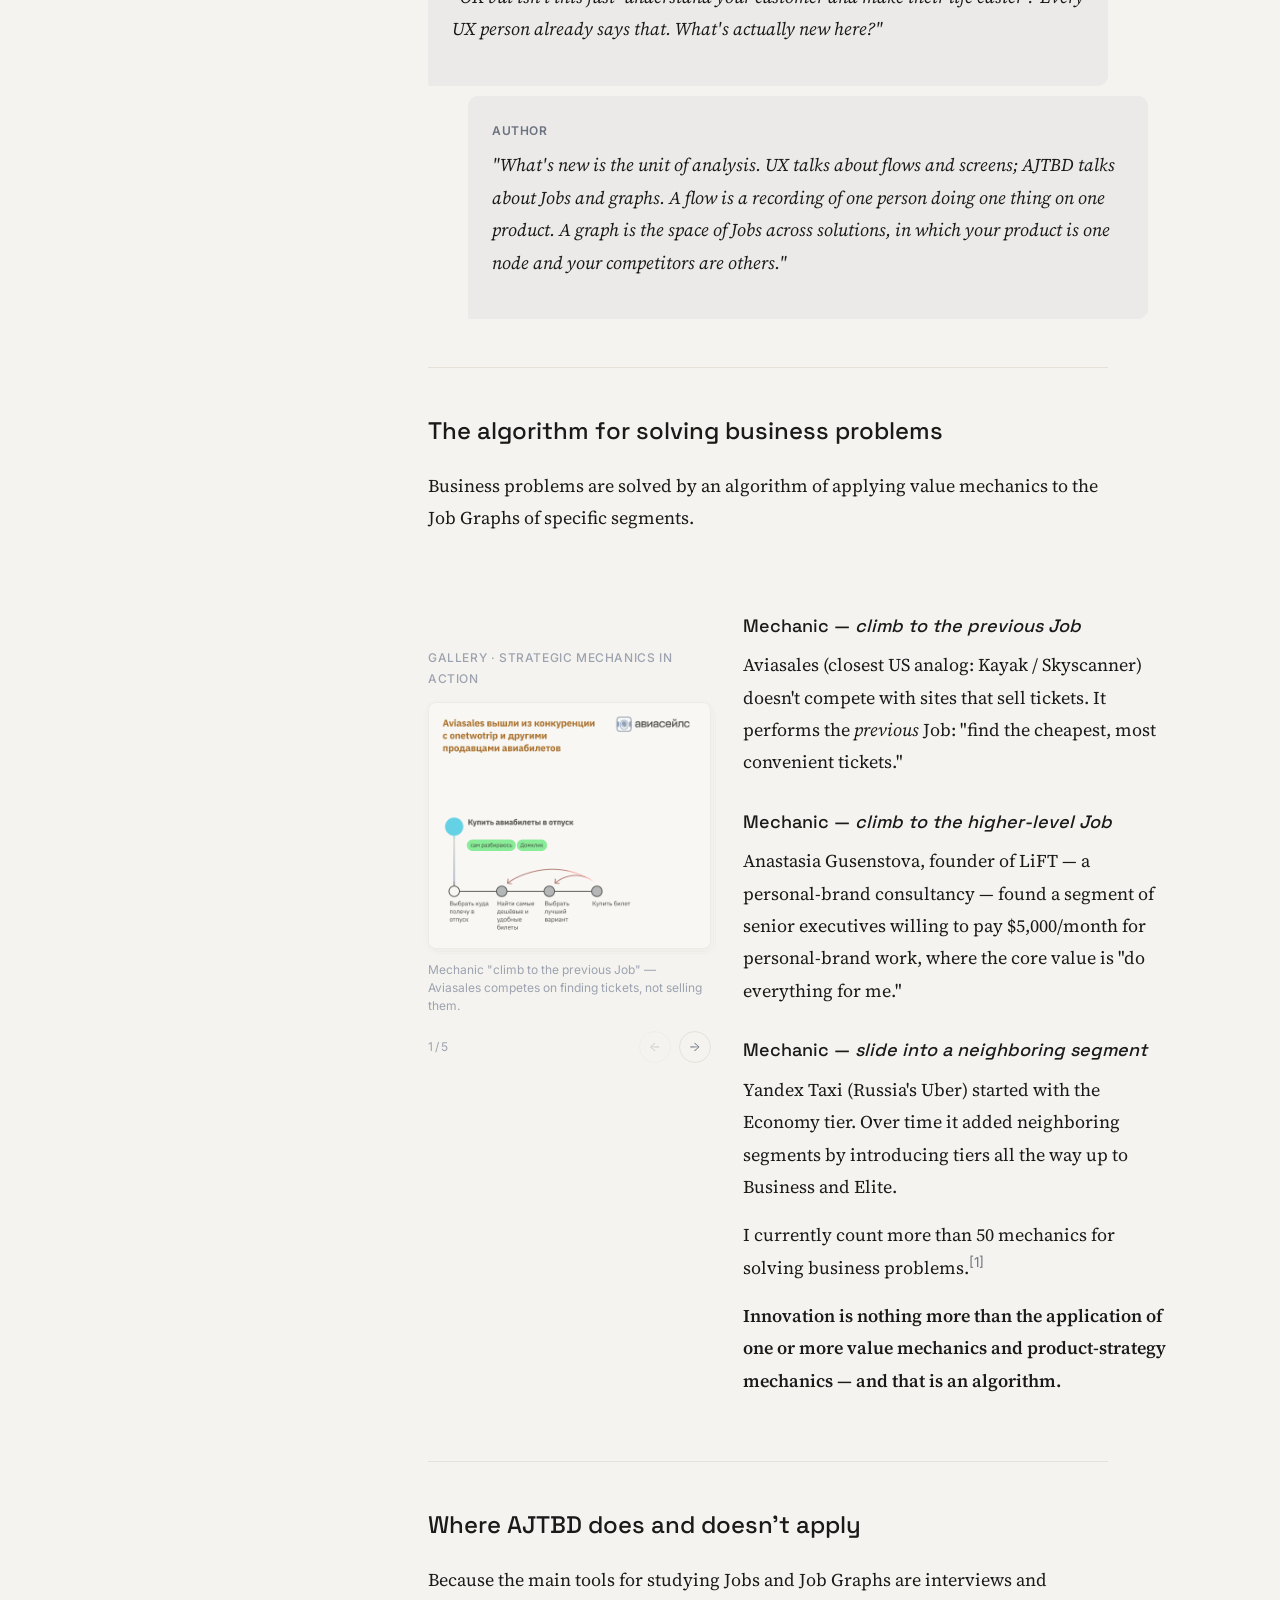
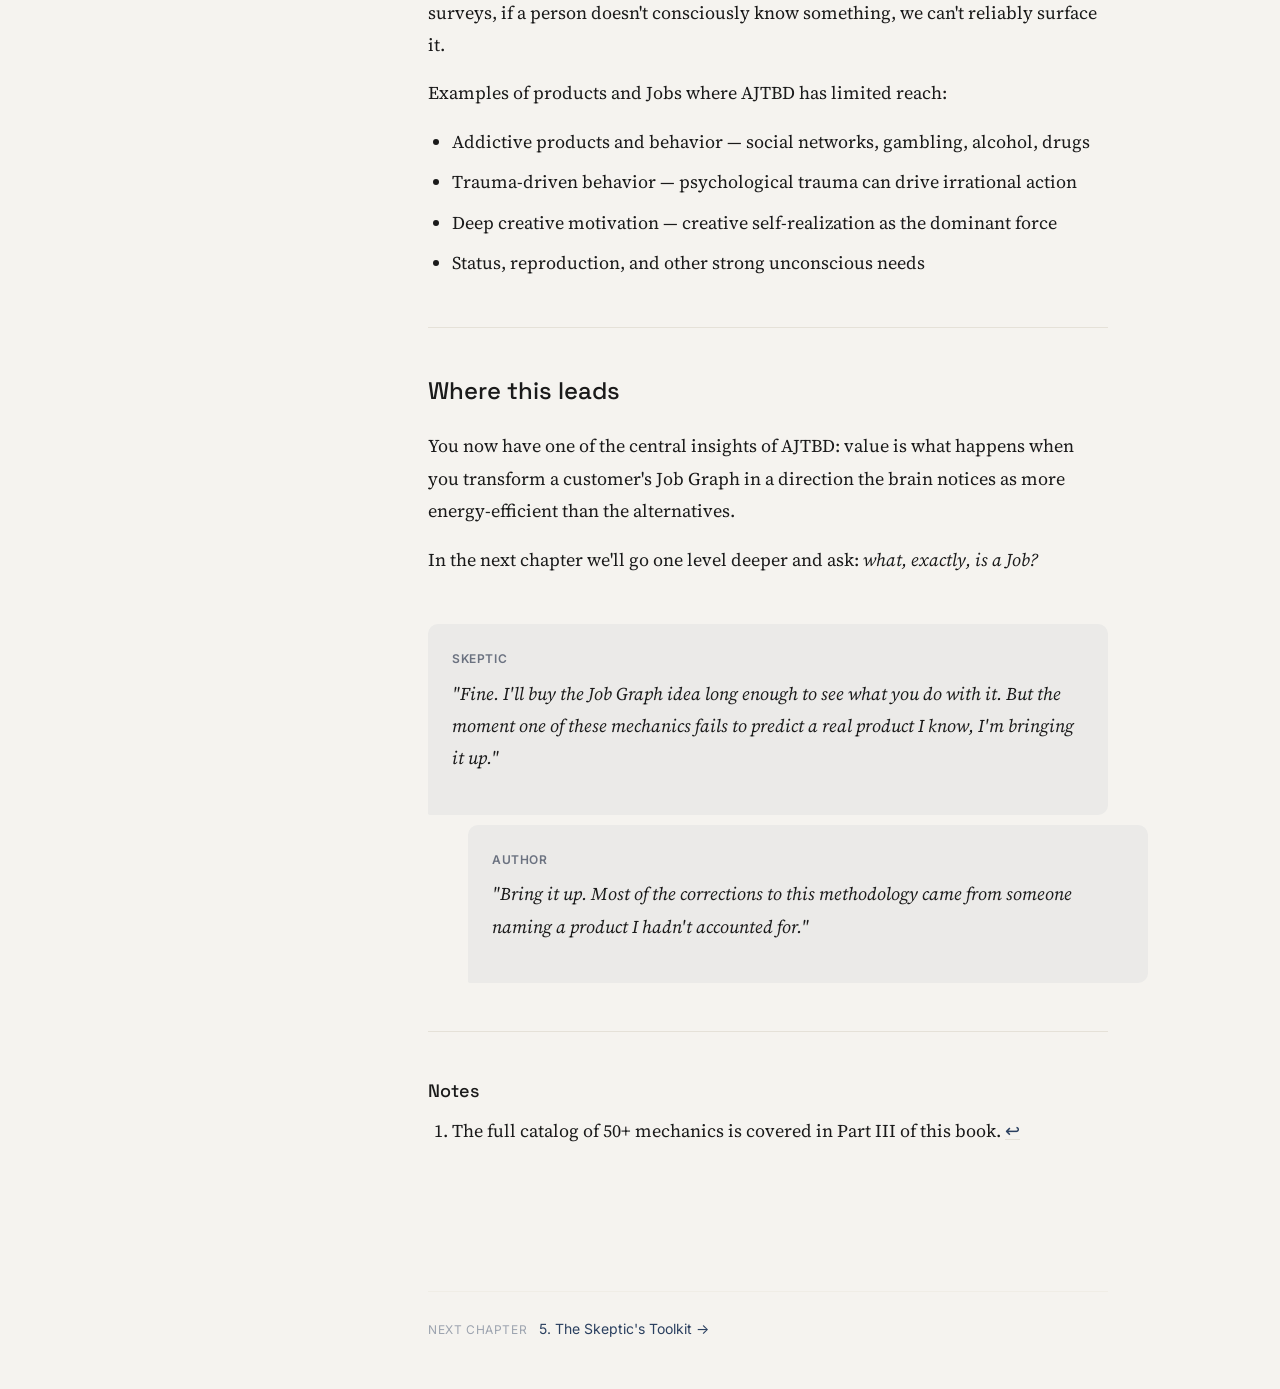
==== commit e932b0ed: "feat(step-9): mobile responsive layout + overlay polish - FAB "☰ Contents" button fixed at bottom-ce" ====
--- a/index.html
+++ b/index.html
@@ -32,6 +32,11 @@
         <a href="#" class="col-left__nav-item">Canon</a>
         <a href="#" class="col-left__nav-item">Home</a>
       </nav>
+      <!-- Tablet-only TOC trigger (desktop has col-middle button; mobile has FAB) -->
+      <button class="col-left__toc-btn js-toc-trigger" aria-label="Open table of contents">
+        <span class="col-left__toc-icon" aria-hidden="true">☰</span>
+        <span class="col-left__toc-label">TOC</span>
+      </button>
     </aside>
 
     <!-- ==================== MIDDLE COLUMN — Book Context + Chapter TOC ==================== -->
@@ -390,6 +395,12 @@
 
   </div>
 
+  <!-- Mobile FAB — visible only on <768px -->
+  <button class="toc-fab js-toc-trigger" aria-label="Open table of contents">
+    <span class="toc-fab__icon" aria-hidden="true">☰</span>
+    <span class="toc-fab__label">Contents</span>
+  </button>
+
   <!-- TOC Overlay — hidden until opened by toc.js -->
   <div id="toc-overlay" class="toc-overlay" role="dialog" aria-modal="true" aria-label="Table of contents" hidden>
     <div class="toc-overlay__backdrop"></div>
@@ -413,15 +424,17 @@
 
       <!-- Search -->
       <div class="toc-overlay__search-bar">
-        <input
-          id="toc-search"
-          type="search"
-          class="toc-overlay__input"
-          placeholder="Search across all chapters"
-          autocomplete="off"
-          spellcheck="false"
-        >
-        <span class="toc-overlay__kbd" aria-hidden="true">⌘/</span>
+        <div class="toc-overlay__search-field">
+          <input
+            id="toc-search"
+            type="search"
+            class="toc-overlay__input"
+            placeholder="Search across all chapters"
+            autocomplete="off"
+            spellcheck="false"
+          >
+          <span class="toc-overlay__kbd" aria-hidden="true">⌘/</span>
+        </div>
         <button class="toc-overlay__close" aria-label="Close table of contents">✕</button>
       </div>
 
--- a/css/typography.css
+++ b/css/typography.css
@@ -47,6 +47,13 @@
   line-height: var(--leading-tight);
   margin-top: var(--space-8);
   margin-bottom: var(--space-3);
+}
+
+/* Extra bottom buffer on lone h3s that sit near the end of a section —
+   increases the scroll distance before the next section takes over,
+   giving the scroll-spy enough room to highlight the h3. */
+#a-note-on-expectations {
+  margin-bottom: var(--space-8);
 }
 
 /* -----------------------------------------------------------------------
--- a/css/layout.css
+++ b/css/layout.css
@@ -96,6 +96,42 @@
   color: var(--color-ink-muted);
 }
 
+/* Tablet-only TOC button inside col-left */
+.col-left__toc-btn {
+  display: none;
+}
+
+@media (min-width: 768px) and (max-width: 1279px) {
+  .col-left__toc-btn {
+    display: flex;
+    flex-direction: column;
+    align-items: center;
+    gap: 3px;
+    margin-top: auto;
+    padding: var(--space-2) 0;
+    background: none;
+    border: none;
+    cursor: pointer;
+    color: var(--color-ink-faint);
+    transition: color var(--duration-fast) ease;
+  }
+
+  .col-left__toc-btn:hover {
+    color: var(--color-ink-muted);
+  }
+
+  .col-left__toc-icon {
+    font-size: 1.125rem;
+    line-height: 1;
+  }
+
+  .col-left__toc-label {
+    font-family: var(--font-ui);
+    font-size: var(--text-xs);
+    letter-spacing: var(--tracking-wide);
+  }
+}
+
 /* Hide on mobile */
 @media (max-width: 767px) {
   .col-left {
@@ -205,6 +241,11 @@
   padding-left: calc(var(--space-2) + var(--space-3));
   font-size: 0.6875rem;   /* 11px — one step below the 12px h2 entries */
   color: var(--color-ink-faint);
+}
+
+/* Must come after --h3 so active accent wins on h3 links too */
+.col-middle__section-link--h3.col-middle__section-link--active {
+  color: var(--color-accent);
 }
 
 /* Fade-out at bottom to hint scrollability */
@@ -282,9 +323,59 @@
   }
 }
 
-/* Mobile: tighter padding */
+/* Mobile: tighter padding + extra bottom space for FAB */
 @media (max-width: 767px) {
   .col-right {
     padding: var(--space-8) var(--space-4);
-  }
-}
+    padding-bottom: calc(var(--space-8) + 72px);
+  }
+}
+
+/* -----------------------------------------------------------------------
+   Mobile FAB — "Open table of contents" floating button
+   ----------------------------------------------------------------------- */
+
+.toc-fab {
+  display: none;
+}
+
+@media (max-width: 767px) {
+  .toc-fab {
+    display: flex;
+    align-items: center;
+    gap: var(--space-2);
+    position: fixed;
+    bottom: var(--space-6);
+    left: 50%;
+    transform: translateX(-50%);
+    z-index: var(--z-sticky);
+    background: var(--color-accent);
+    color: var(--color-paper);
+    border: none;
+    border-radius: 24px;
+    padding: var(--space-3) var(--space-6);
+    font-family: var(--font-ui);
+    font-size: var(--text-sm);
+    font-weight: 500;
+    cursor: pointer;
+    box-shadow: 0 4px 16px rgba(42, 63, 95, 0.35);
+    white-space: nowrap;
+    transition: background var(--duration-fast) ease,
+                box-shadow var(--duration-fast) ease,
+                transform var(--duration-fast) ease;
+  }
+
+  .toc-fab:hover {
+    background: var(--color-accent-hover);
+    box-shadow: 0 6px 20px rgba(42, 63, 95, 0.45);
+  }
+
+  .toc-fab:active {
+    transform: translateX(-50%) scale(0.97);
+  }
+
+  .toc-fab__icon {
+    font-size: 1rem;
+    line-height: 1;
+  }
+}
--- a/css/components.css
+++ b/css/components.css
@@ -365,13 +365,26 @@
   max-width: none;
 }
 
-/* Mobile: stack vertically */
+/* Mobile: stack vertically, gallery full-width */
 @media (max-width: 767px) {
   .two-pane {
     grid-template-columns: 1fr;
+    gap: var(--space-6);
   }
 
   .two-pane__image {
     position: static;
   }
-}
+
+  /* Gallery inside two-pane takes full width on mobile */
+  .two-pane__image .gallery-stack {
+    max-width: 100%;
+  }
+}
+
+/* Tablet: narrow the image column slightly so text has room */
+@media (min-width: 768px) and (max-width: 1279px) {
+  .two-pane {
+    grid-template-columns: minmax(0, 1fr) minmax(0, 1fr);
+  }
+}
--- a/css/overlay.css
+++ b/css/overlay.css
@@ -128,23 +128,39 @@
 }
 
 /* -----------------------------------------------------------------------
-   Search bar
+   Search bar — unified field: [input _____________ ⌘/] [✕]
    ----------------------------------------------------------------------- */
 
 .toc-overlay__search-bar {
   display: flex;
   align-items: center;
   gap: var(--space-3);
-  padding: var(--space-4) var(--space-5);
+  padding: var(--space-3) var(--space-4);
   border-bottom: 1px solid var(--color-border-light);
   flex-shrink: 0;
+}
+
+/* Inner field wrapper — underline style, groups input + kbd badge */
+.toc-overlay__search-field {
+  flex: 1;
+  display: flex;
+  align-items: center;
+  gap: var(--space-2);
+  border-bottom: 1px solid var(--color-border);
+  padding-bottom: var(--space-1);
+  min-width: 0;
+  transition: border-color var(--duration-fast) ease;
+}
+
+.toc-overlay__search-field:focus-within {
+  border-color: var(--color-accent-mid);
 }
 
 .toc-overlay__input {
   flex: 1;
   font-family: var(--font-ui);
-  font-size: var(--text-sm);
-  color: var(--color-ink);
+  font-size: var(--text-xs);
+  color: var(--color-ink-muted);
   background: transparent;
   border: none;
   outline: none;
@@ -156,37 +172,37 @@
   color: var(--color-ink-faint);
 }
 
-/* ⌘K hint pill */
+/* ⌘/ badge — sits inside the field on the right, very quiet */
 .toc-overlay__kbd {
   font-family: var(--font-mono);
-  font-size: 0.6875rem;
+  font-size: 0.625rem;       /* 10px */
   color: var(--color-ink-faint);
   background: var(--color-border-light);
   border: 1px solid var(--color-border);
-  border-radius: var(--radius-sm);
-  padding: 1px 5px;
+  border-radius: 3px;
+  padding: 0 4px;
+  line-height: 16px;
   white-space: nowrap;
   flex-shrink: 0;
-}
-
+  opacity: 0.7;
+}
+
+/* ✕ — clear/close, outside the field, minimal */
 .toc-overlay__close {
-  font-family: var(--font-ui);
-  font-size: var(--text-sm);
+  font-size: var(--text-xs);
   color: var(--color-ink-faint);
   background: none;
   border: none;
   cursor: pointer;
-  padding: var(--space-1) var(--space-2);
+  padding: var(--space-1);
   line-height: 1;
   border-radius: var(--radius-sm);
   flex-shrink: 0;
-  transition: color var(--duration-fast) ease,
-              background var(--duration-fast) ease;
+  transition: color var(--duration-fast) ease;
 }
 
 .toc-overlay__close:hover {
-  color: var(--color-ink);
-  background: var(--color-border-light);
+  color: var(--color-ink-muted);
 }
 
 /* -----------------------------------------------------------------------
@@ -204,9 +220,14 @@
    Chapter list
    ----------------------------------------------------------------------- */
 
-.toc-overlay__chapter-list {
+/* typography.css sets ul { list-style-type: disc } globally —
+   override here with higher specificity for all overlay lists */
+.toc-overlay__chapter-list,
+.toc-overlay__chapter-list li,
+.toc-overlay__results,
+.toc-overlay__results li {
   list-style: none;
-  padding: 0;
+  padding-left: 0;
   margin: 0;
 }
 
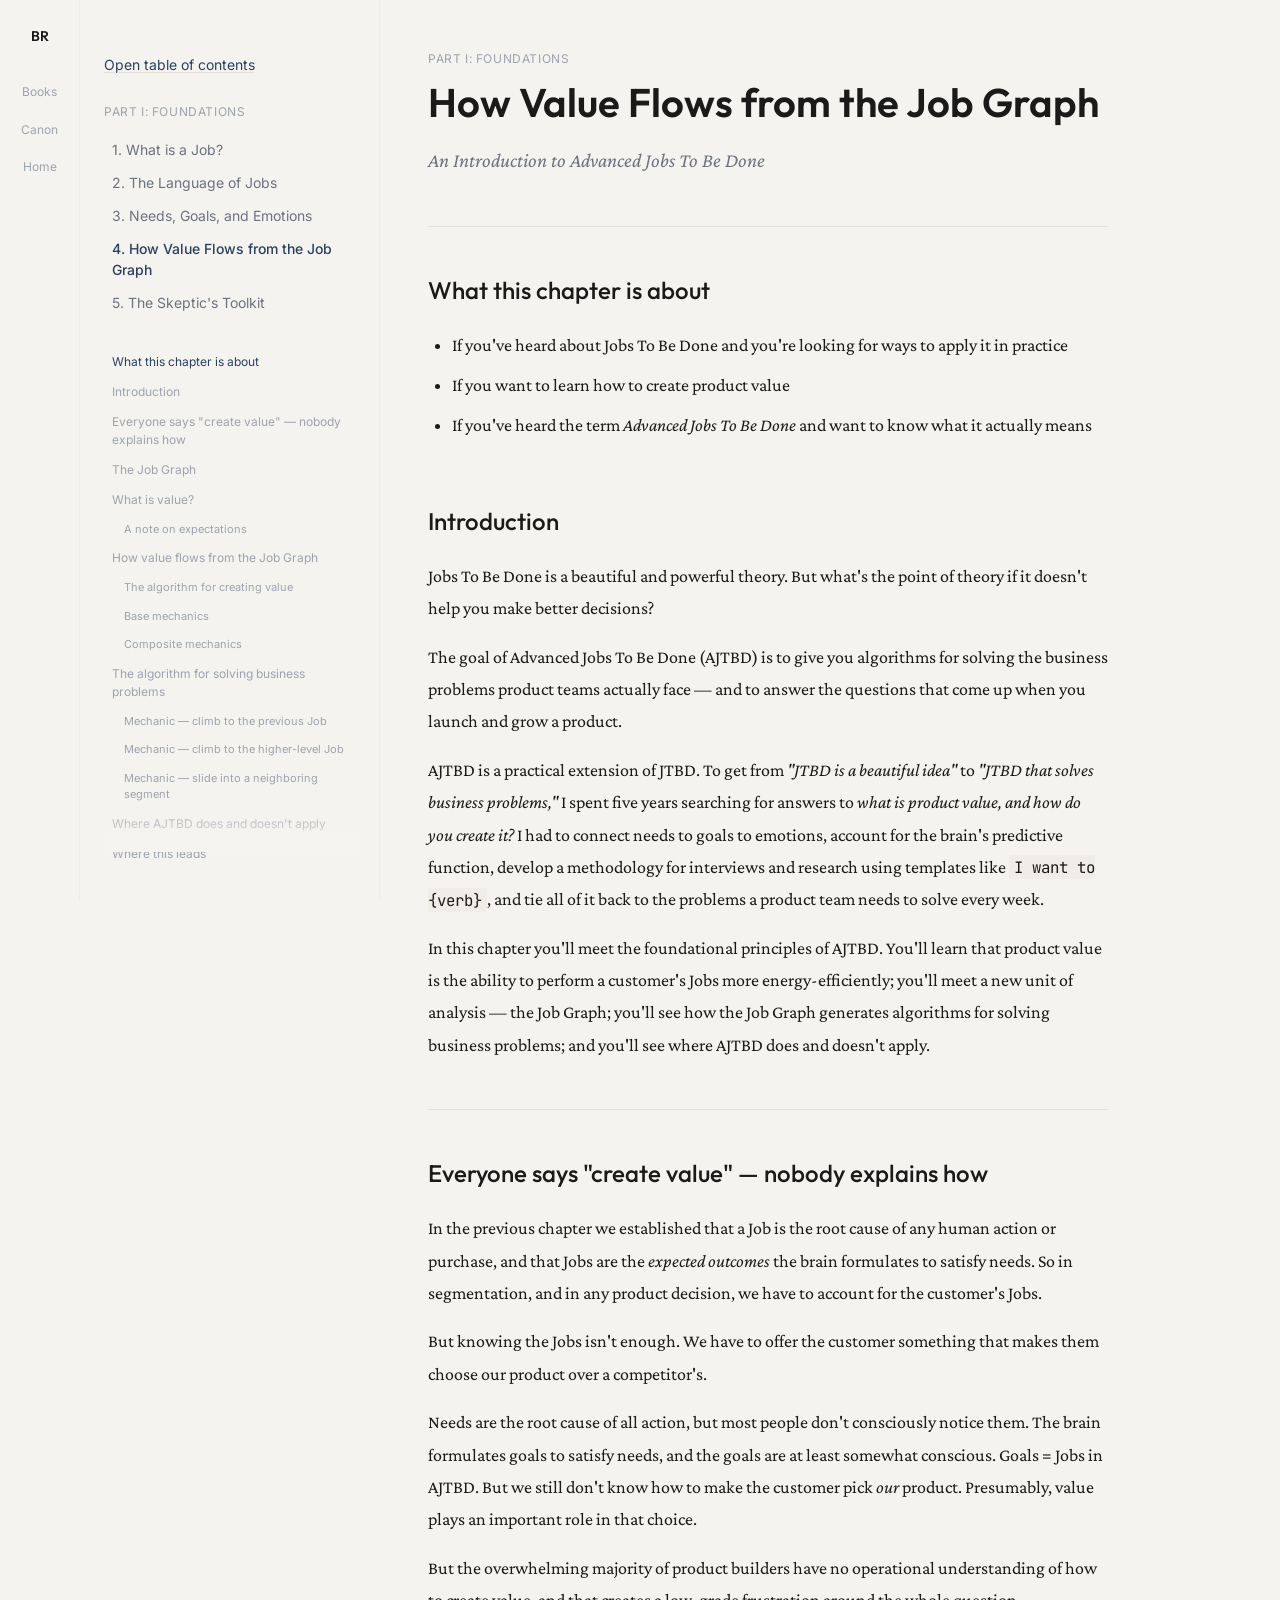
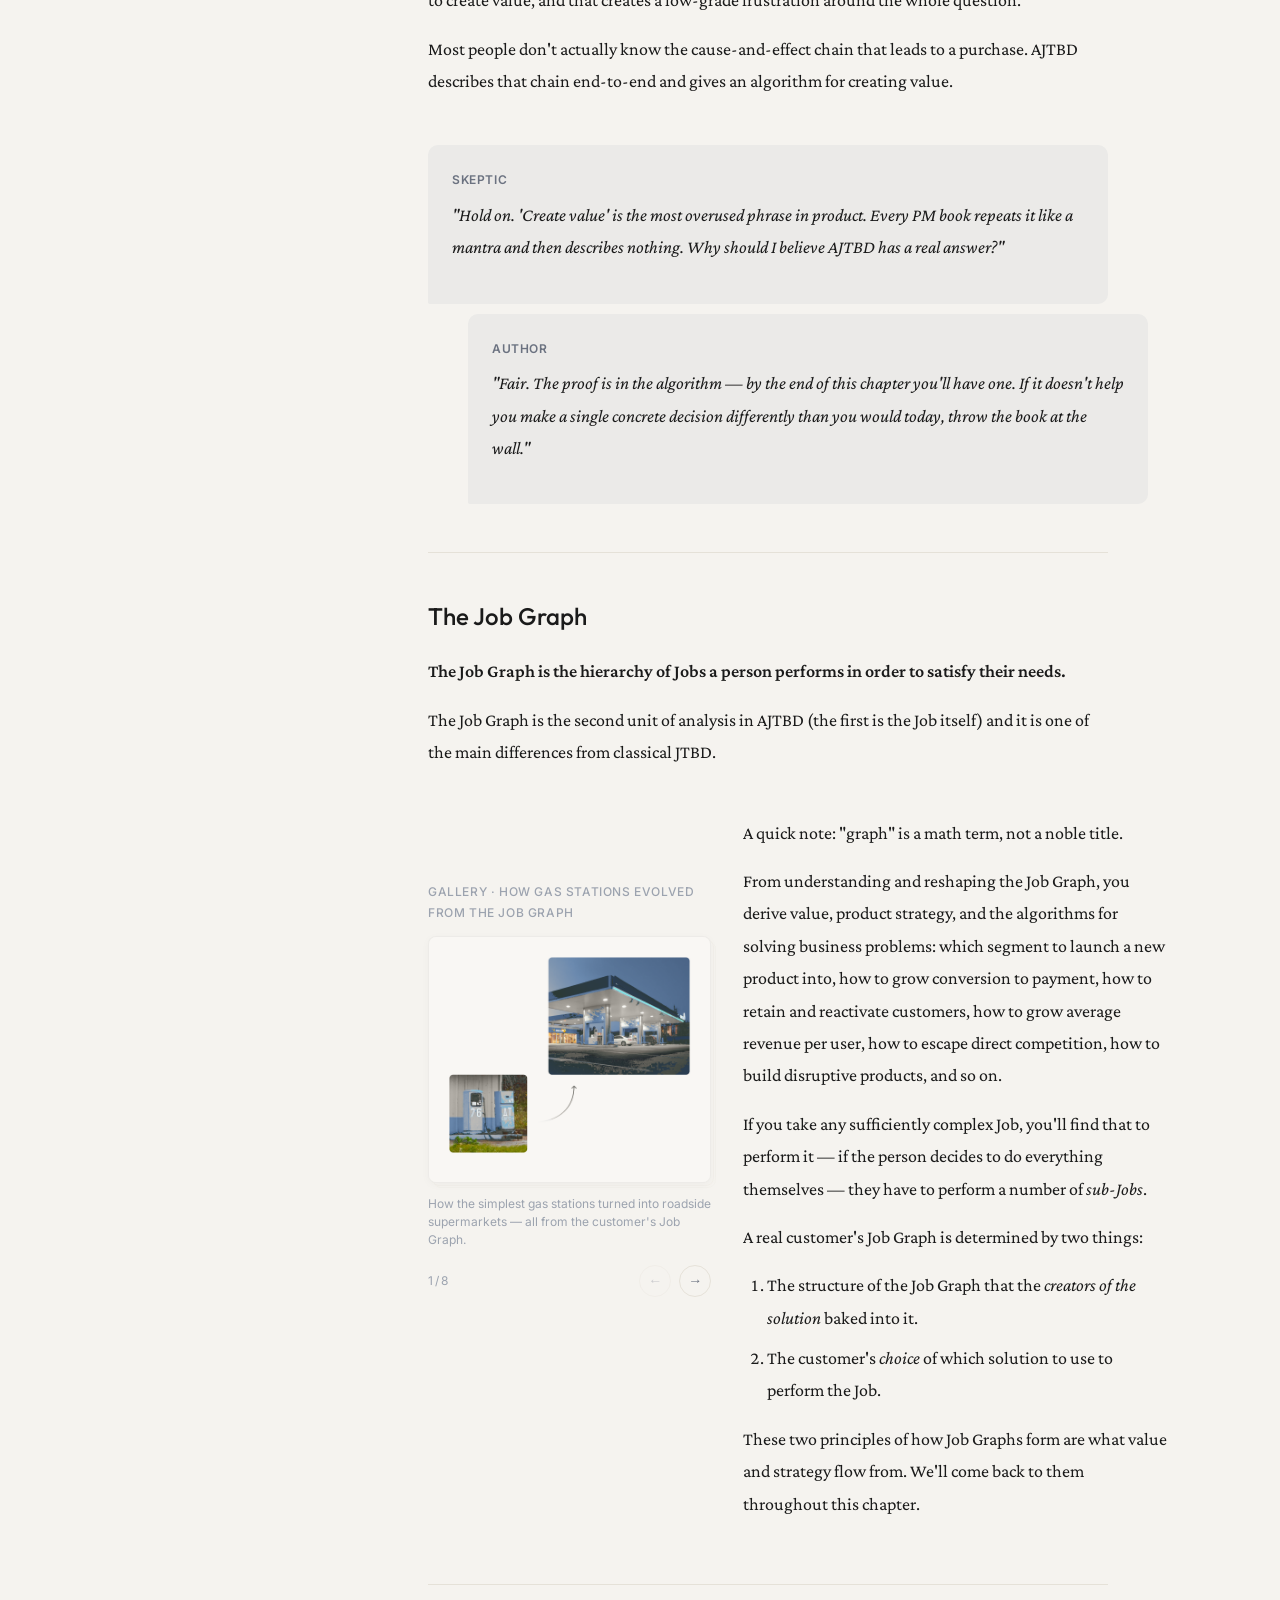
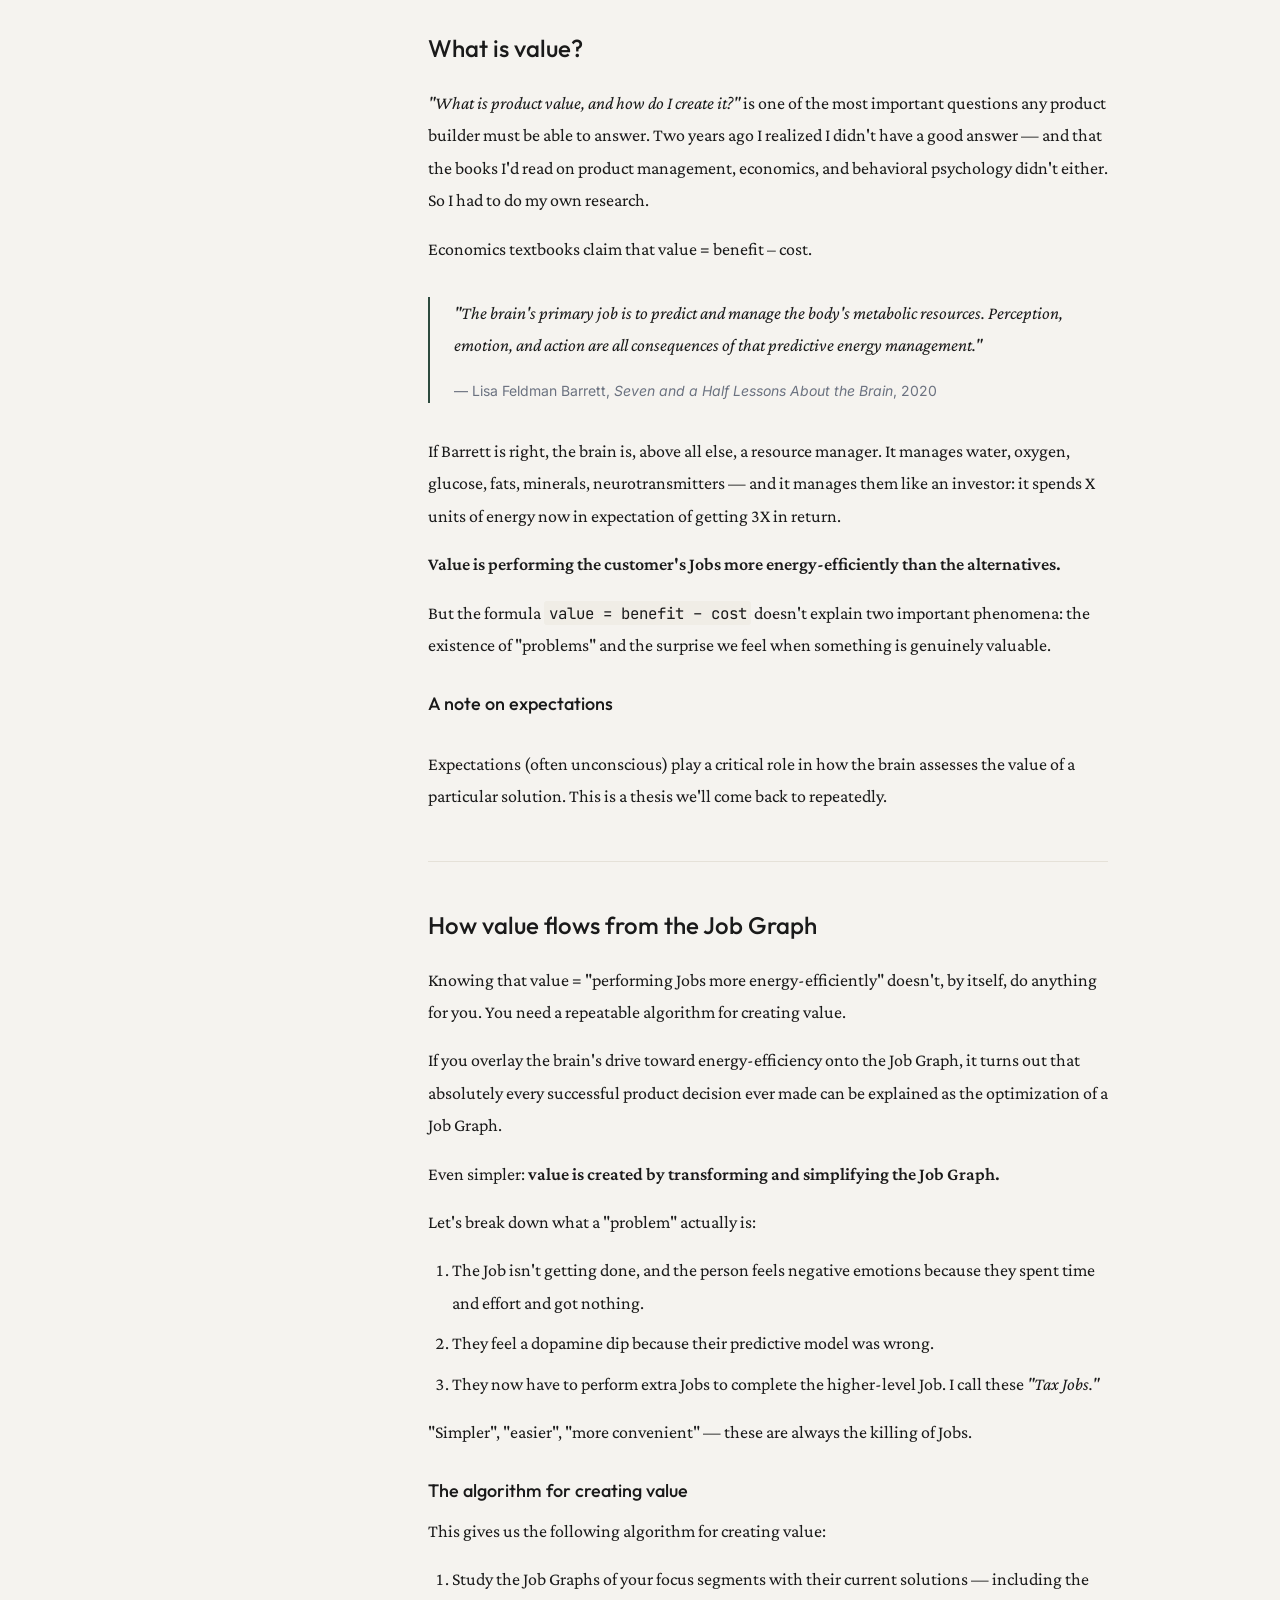
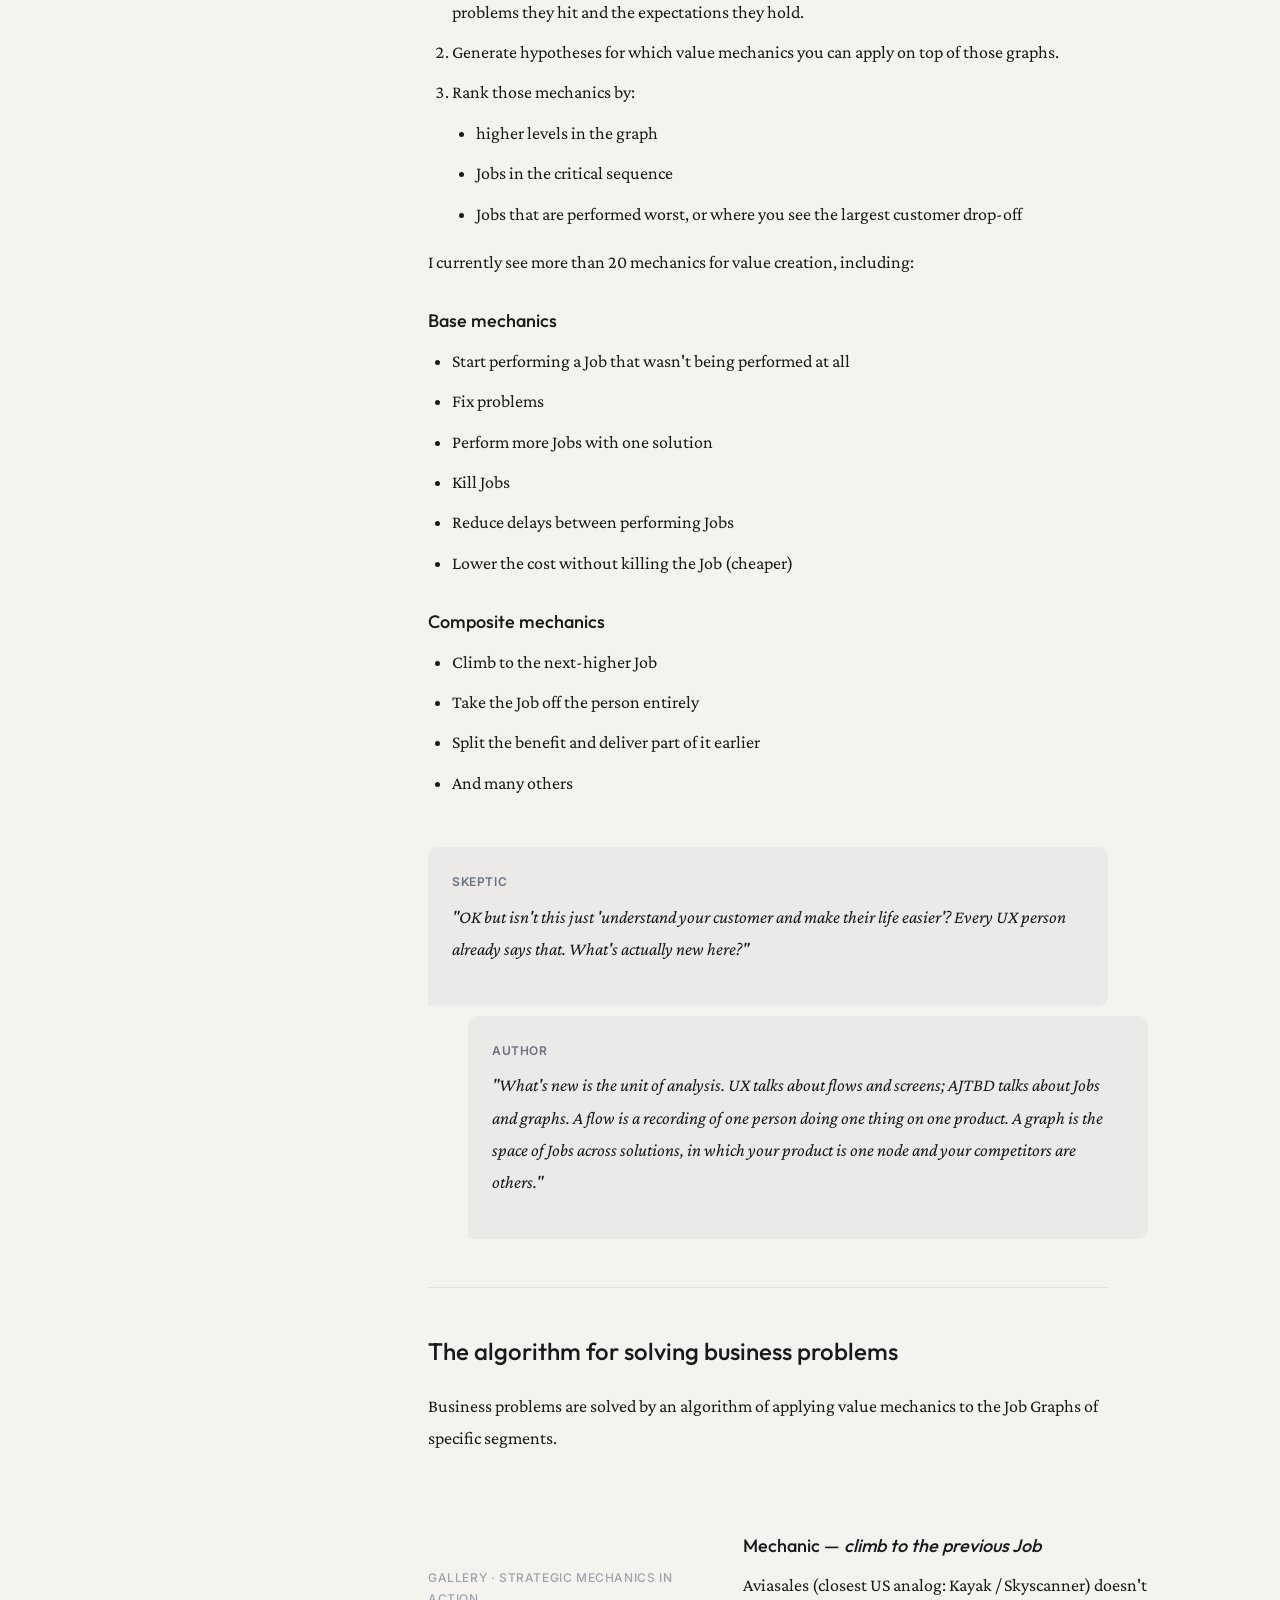
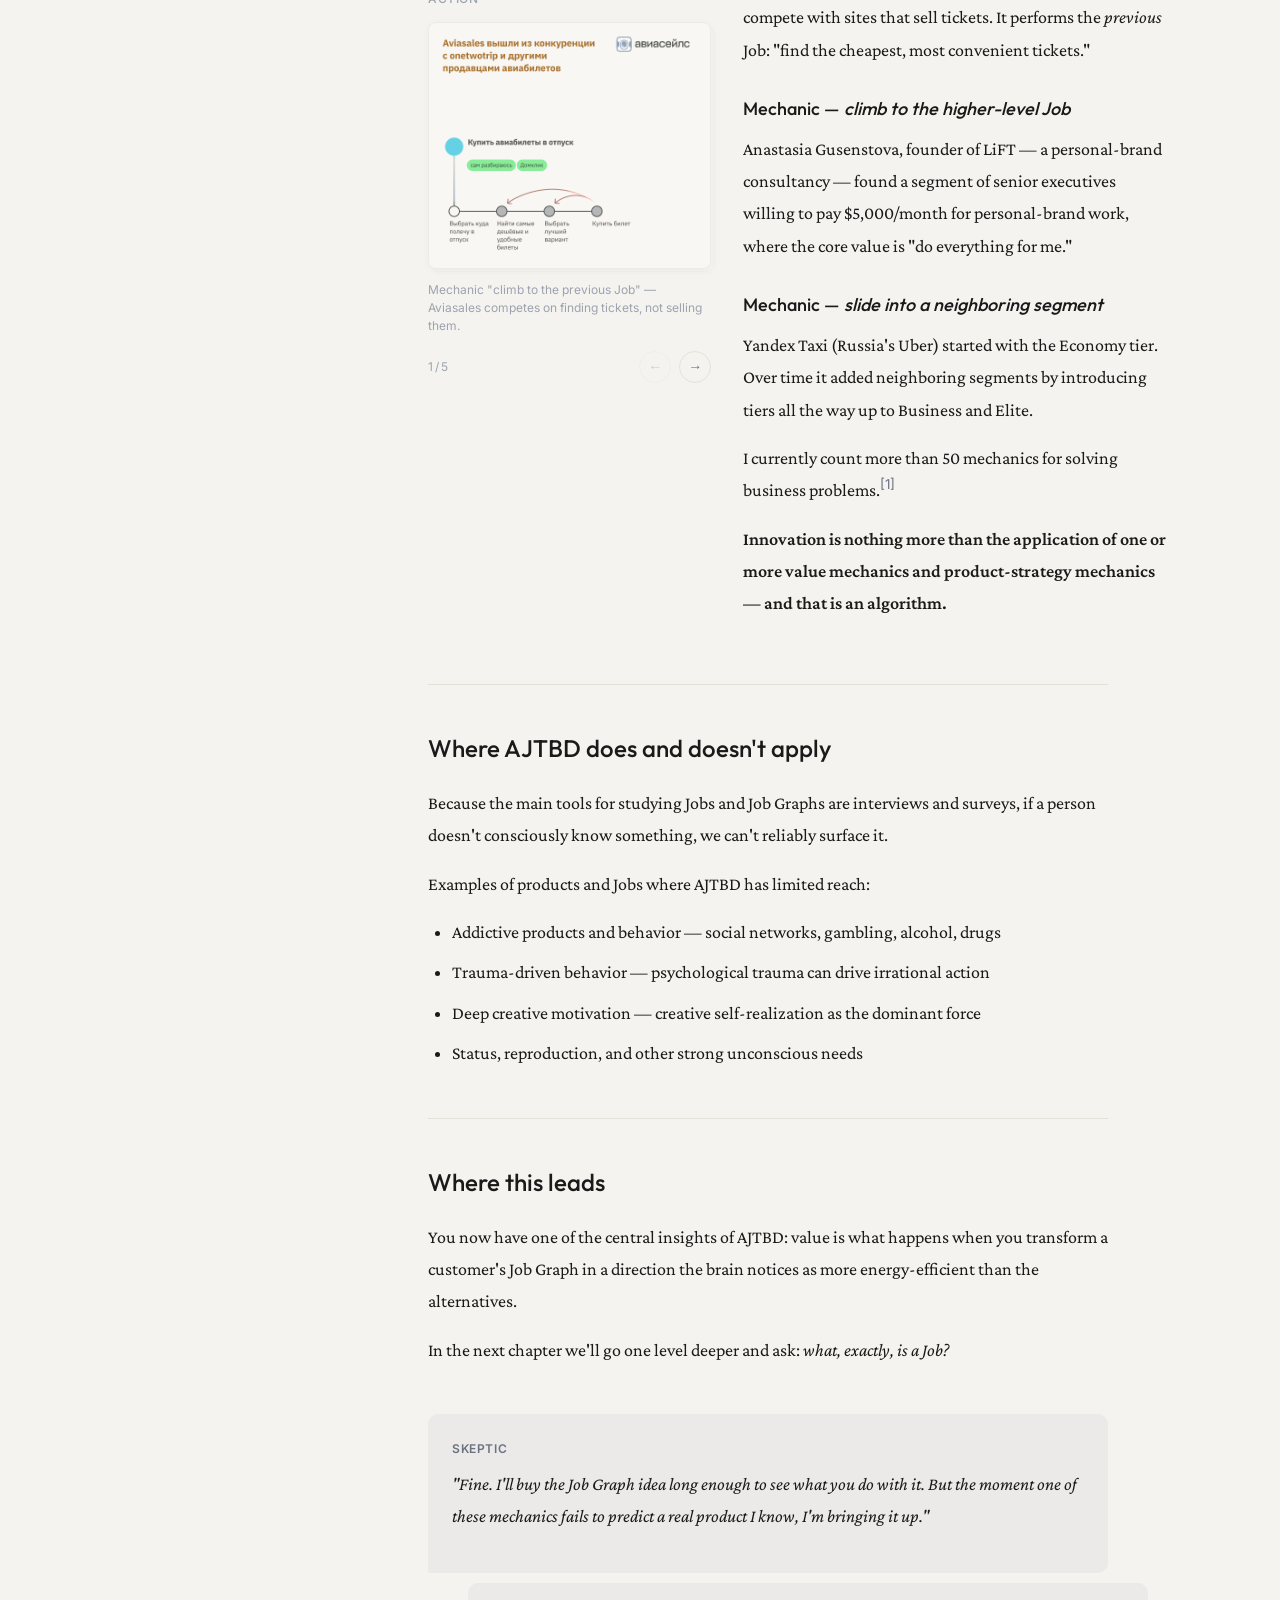
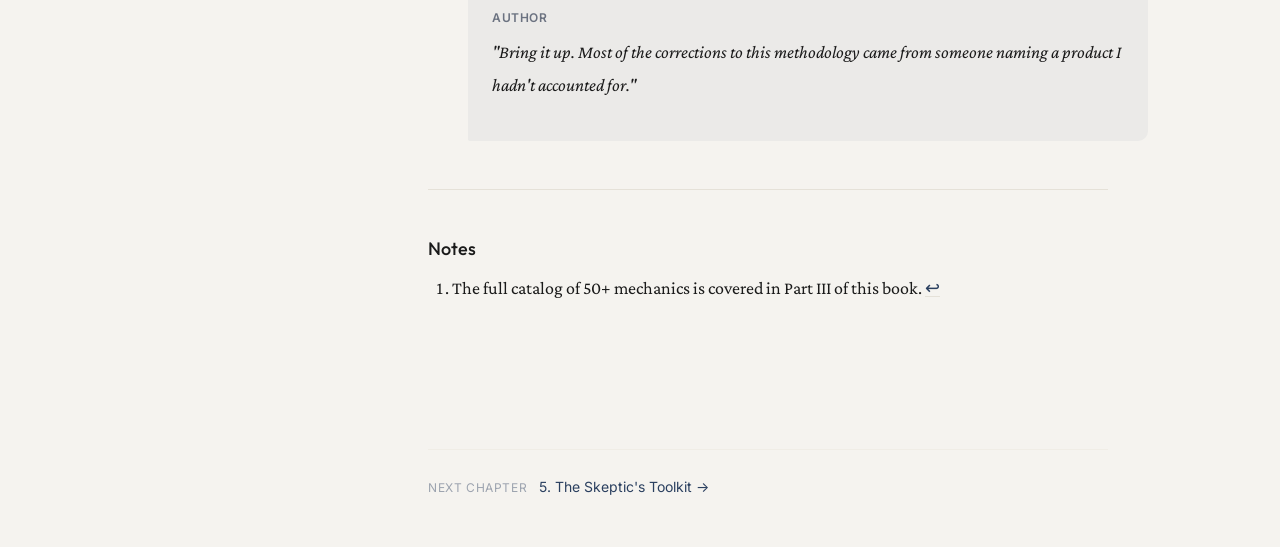
==== commit 89c099ab: "feat(step-10): switch to Outfit + Crimson Pro typography pair Replace Space Grotesk/Source Serif 4 w" ====
--- a/index.html
+++ b/index.html
@@ -10,7 +10,7 @@
   <!-- Fonts -->
   <link rel="preconnect" href="https://fonts.googleapis.com">
   <link rel="preconnect" href="https://fonts.gstatic.com" crossorigin>
-  <link href="https://fonts.googleapis.com/css2?family=Source+Serif+4:ital,opsz,wght@0,8..60,300;0,8..60,400;0,8..60,500;0,8..60,600;0,8..60,700;1,8..60,300;1,8..60,400;1,8..60,500&family=Space+Grotesk:wght@400;500;600;700&family=Inter:wght@300;400;500;600&family=JetBrains+Mono:ital,wght@0,400;0,500;1,400&display=swap" rel="stylesheet">
+  <link href="https://fonts.googleapis.com/css2?family=Outfit:wght@300;400;500;600;700;800&family=Crimson+Pro:ital,wght@0,300;0,400;0,500;0,600;1,300;1,400;1,500&family=Inter:wght@300;400;500;600&family=JetBrains+Mono:ital,wght@0,400;0,500;1,400&display=swap" rel="stylesheet">
 
   <!-- Design system — no inline <style>, everything in CSS files -->
   <link rel="stylesheet" href="css/tokens.css">
--- a/css/tokens.css
+++ b/css/tokens.css
@@ -6,10 +6,10 @@
    should contain raw color values, font names, or magic numbers.
    
    Fonts (all free, Google Fonts):
-   - Source Serif 4  — body text (reading-optimized serif)
-   - Space Grotesk   — headings (modern sans with character)
-   - Inter           — UI elements, navigation, meta
-   - JetBrains Mono  — inline code, templates
+   - Crimson Pro   — body text (elegant editorial serif, long-form reading)
+   - Outfit        — headings (clean modern sans, confident without being loud)
+   - Inter         — UI elements, navigation, meta
+   - JetBrains Mono — inline code, templates
    ========================================================================== */
 
 :root {
@@ -51,8 +51,8 @@
   /* -----------------------------------------------------------------------
      Typography — Font families
      ----------------------------------------------------------------------- */
-  --font-body:     'Source Serif 4', 'Georgia', serif;
-  --font-heading:  'Space Grotesk', 'Arial', sans-serif;
+  --font-body:     'Crimson Pro', 'Georgia', serif;
+  --font-heading:  'Outfit', 'Helvetica Neue', sans-serif;
   --font-ui:       'Inter', 'Helvetica Neue', 'Arial', sans-serif;
   --font-mono:     'JetBrains Mono', 'Consolas', monospace;
 
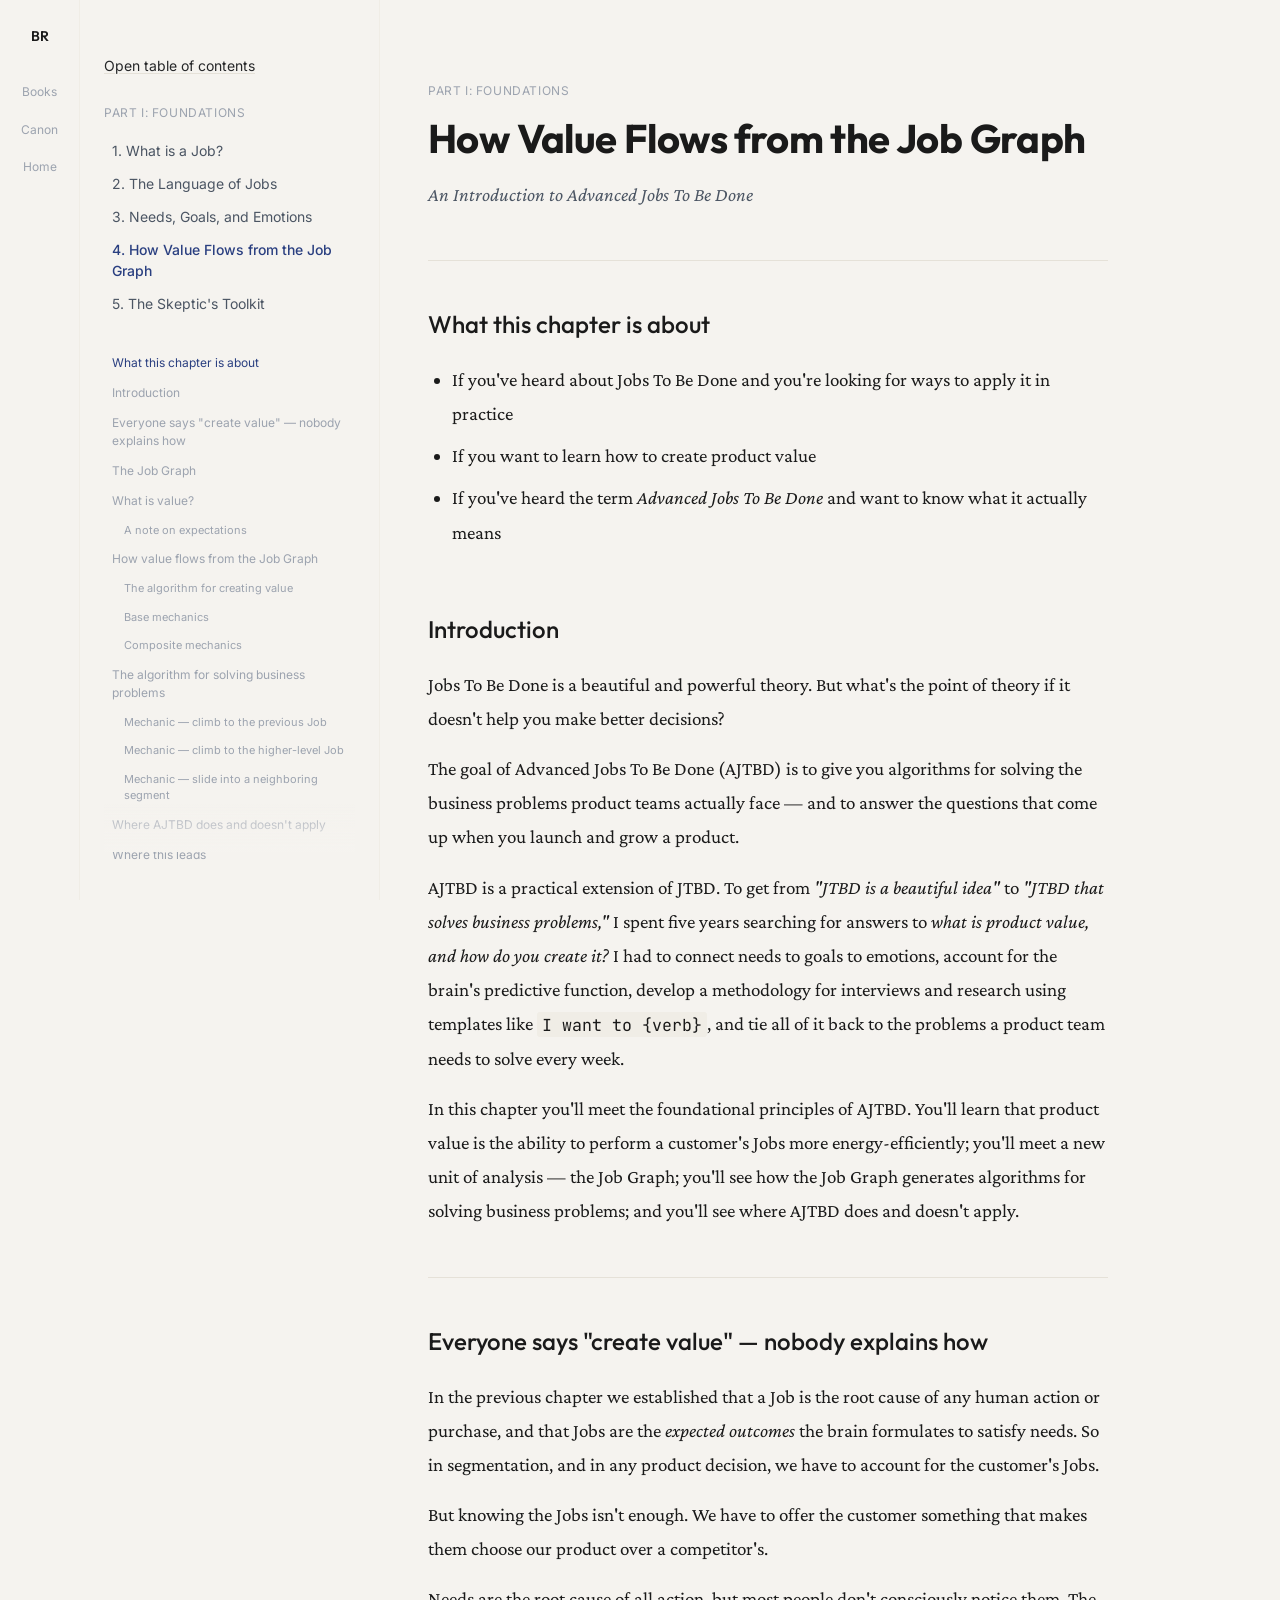
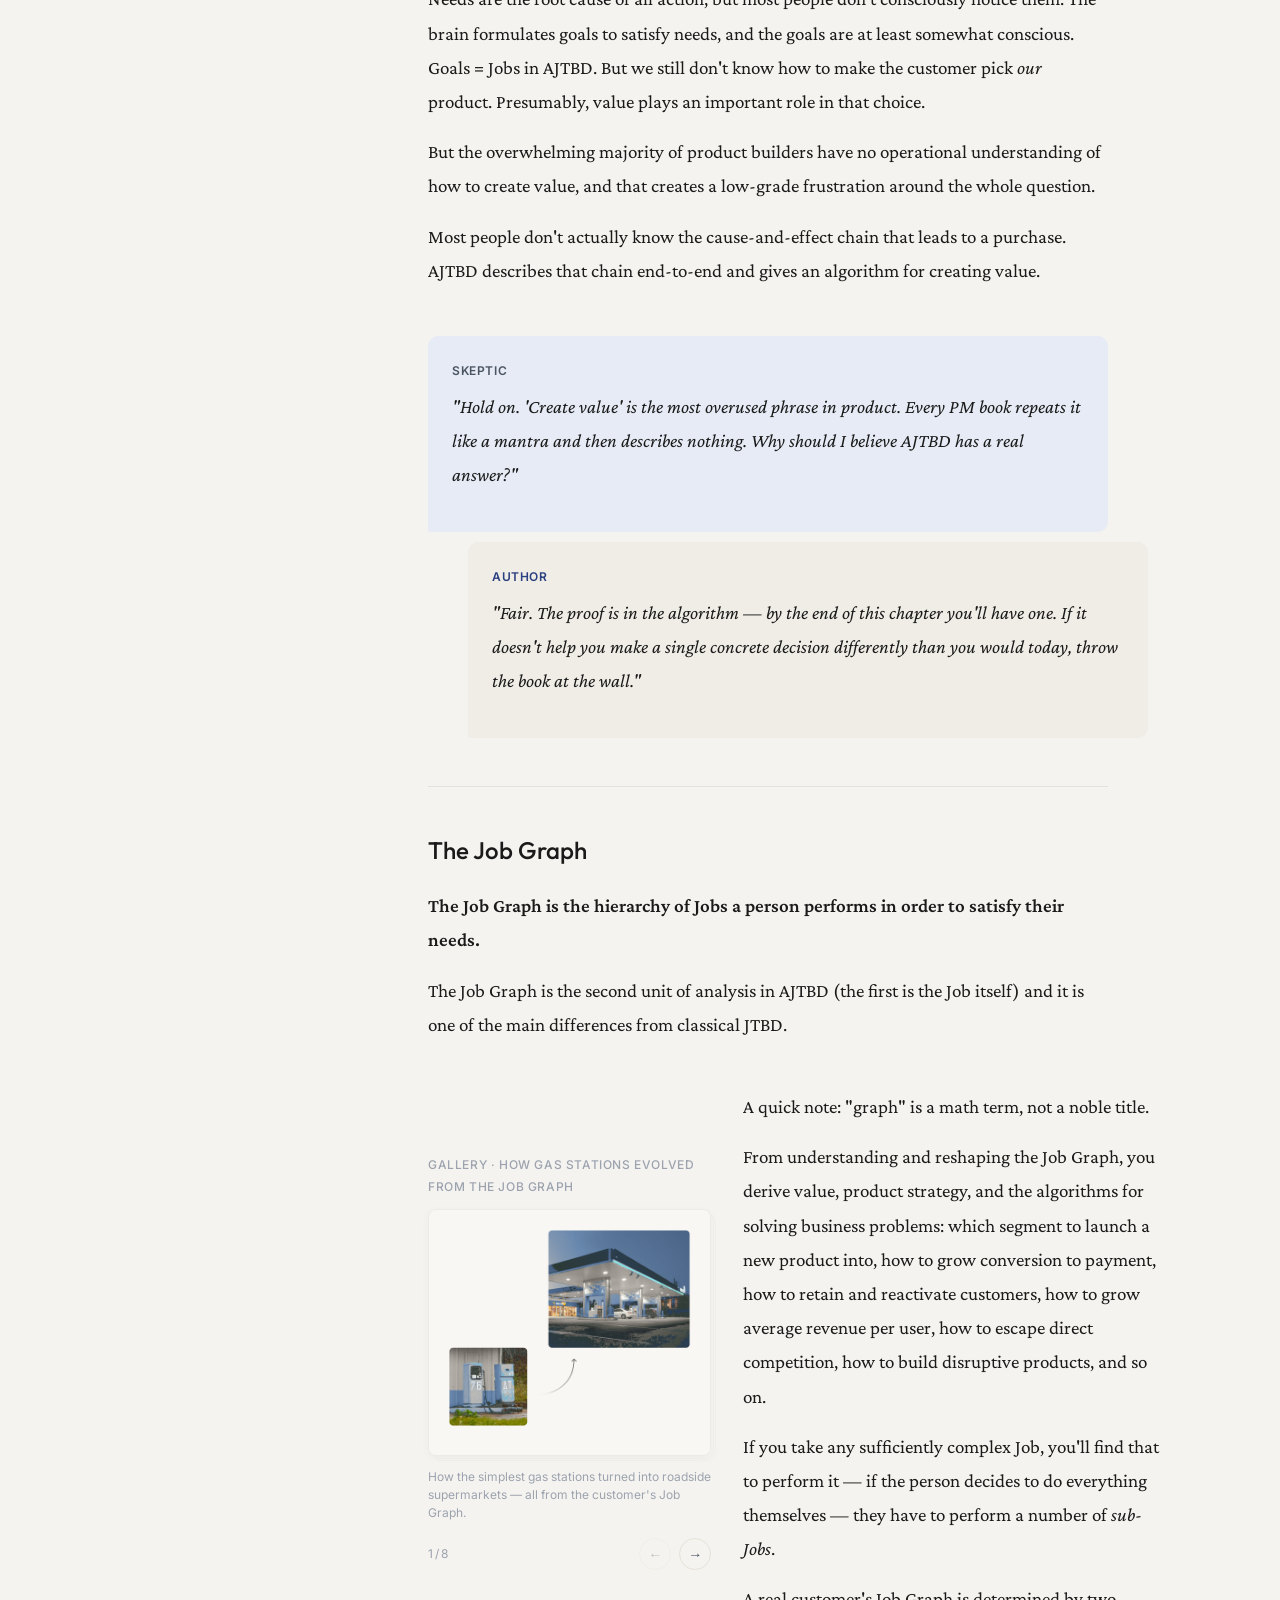
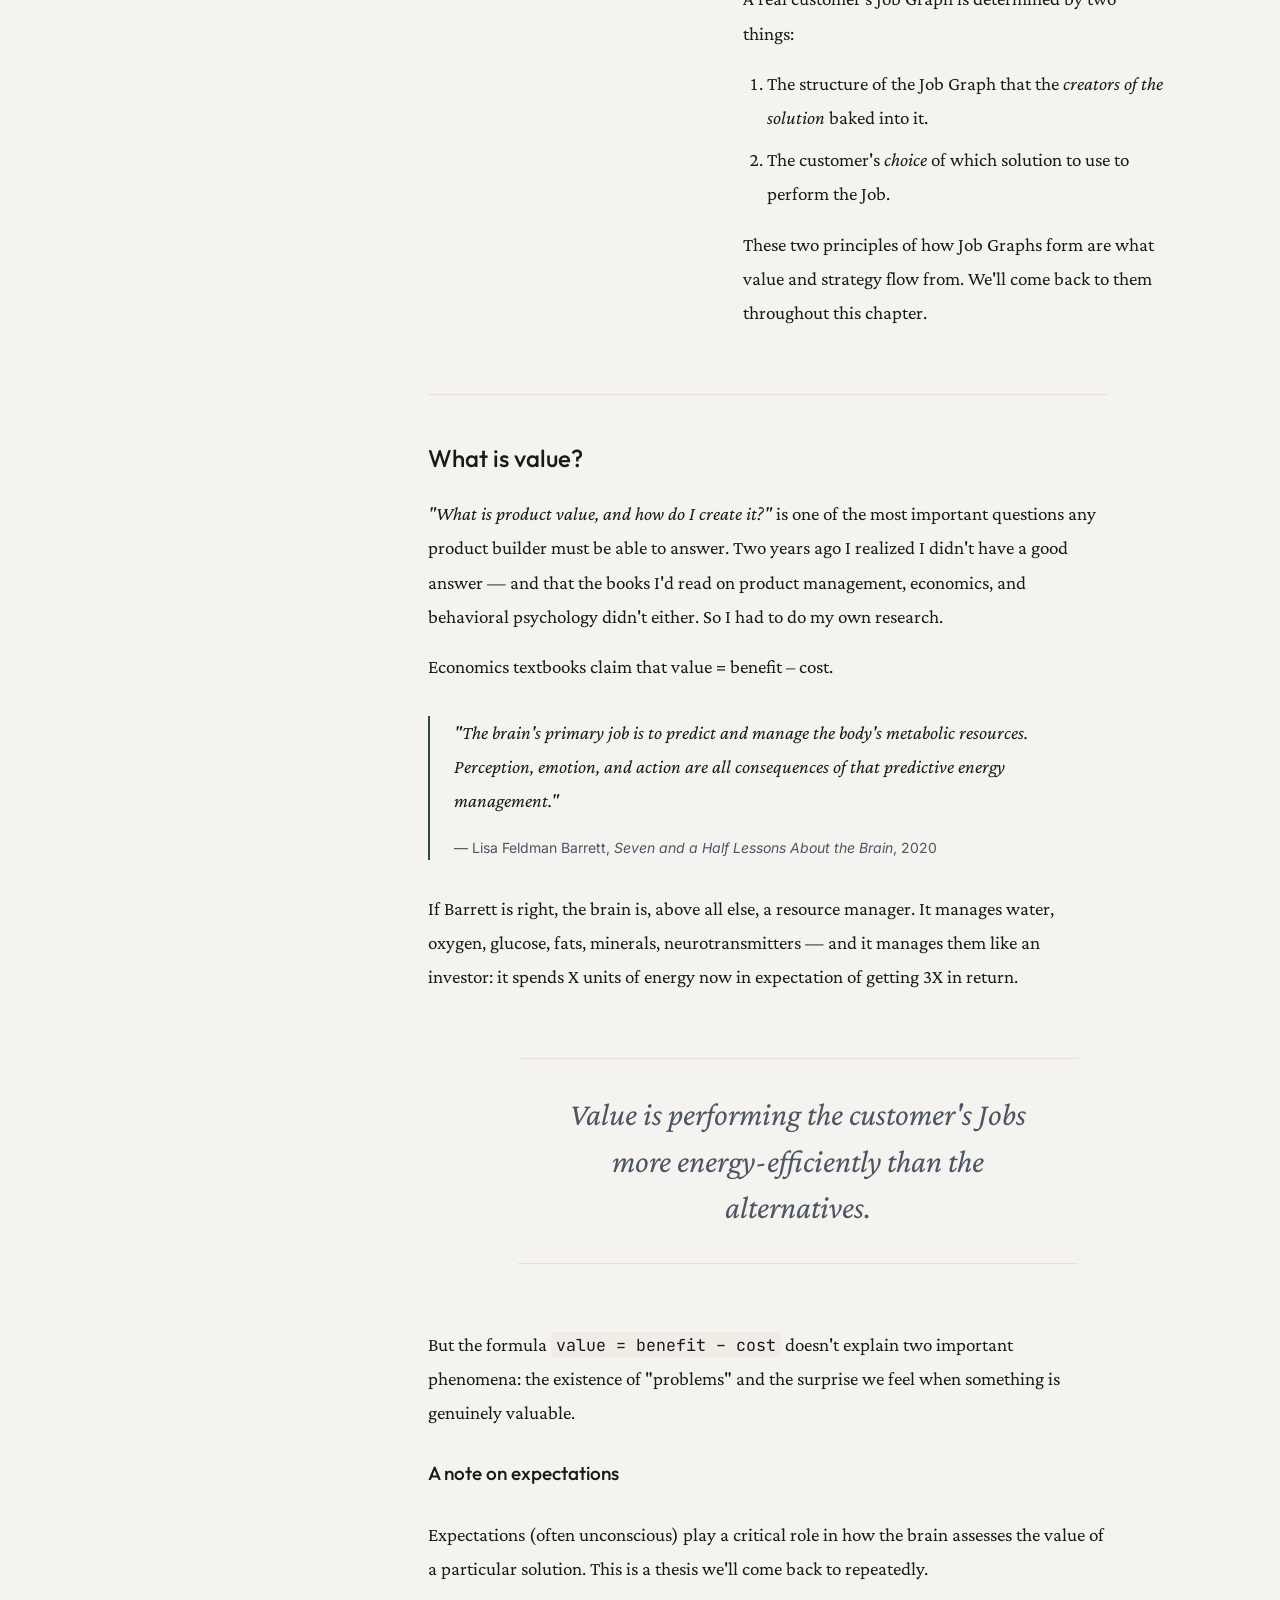
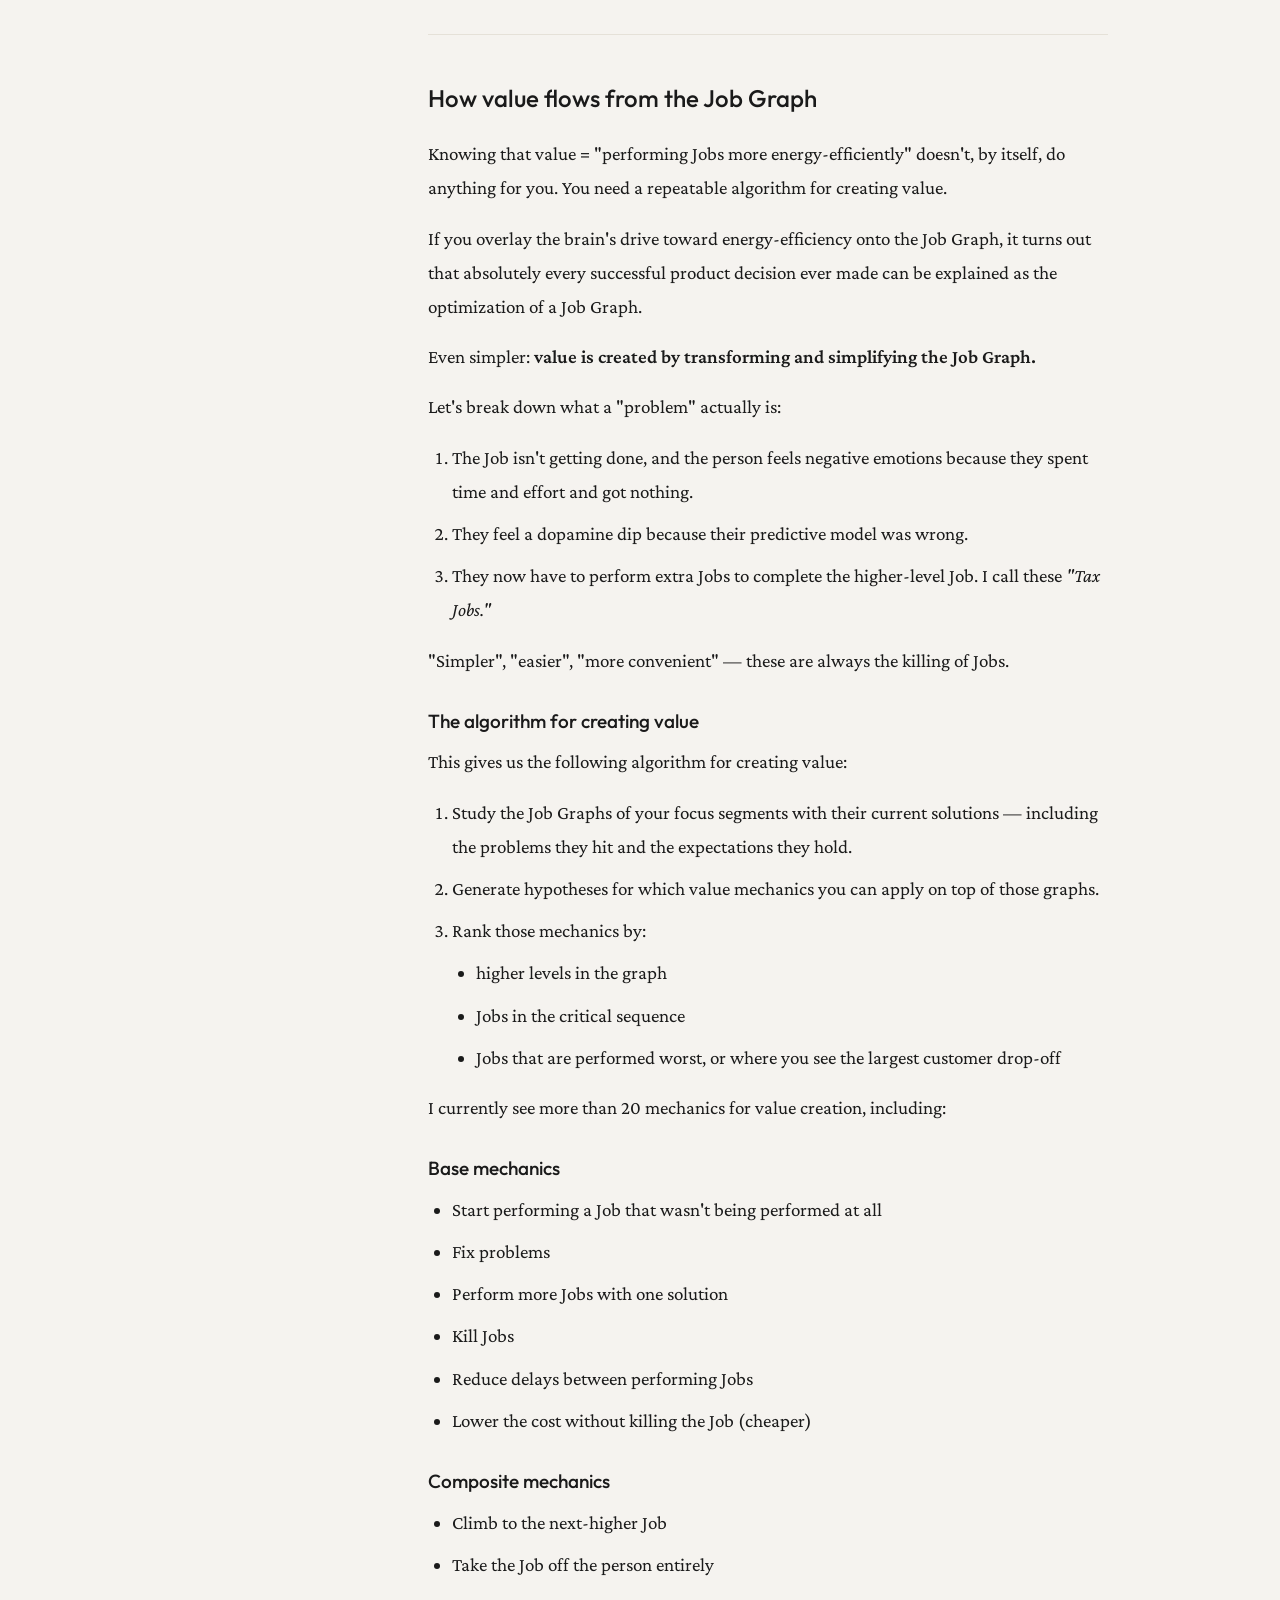
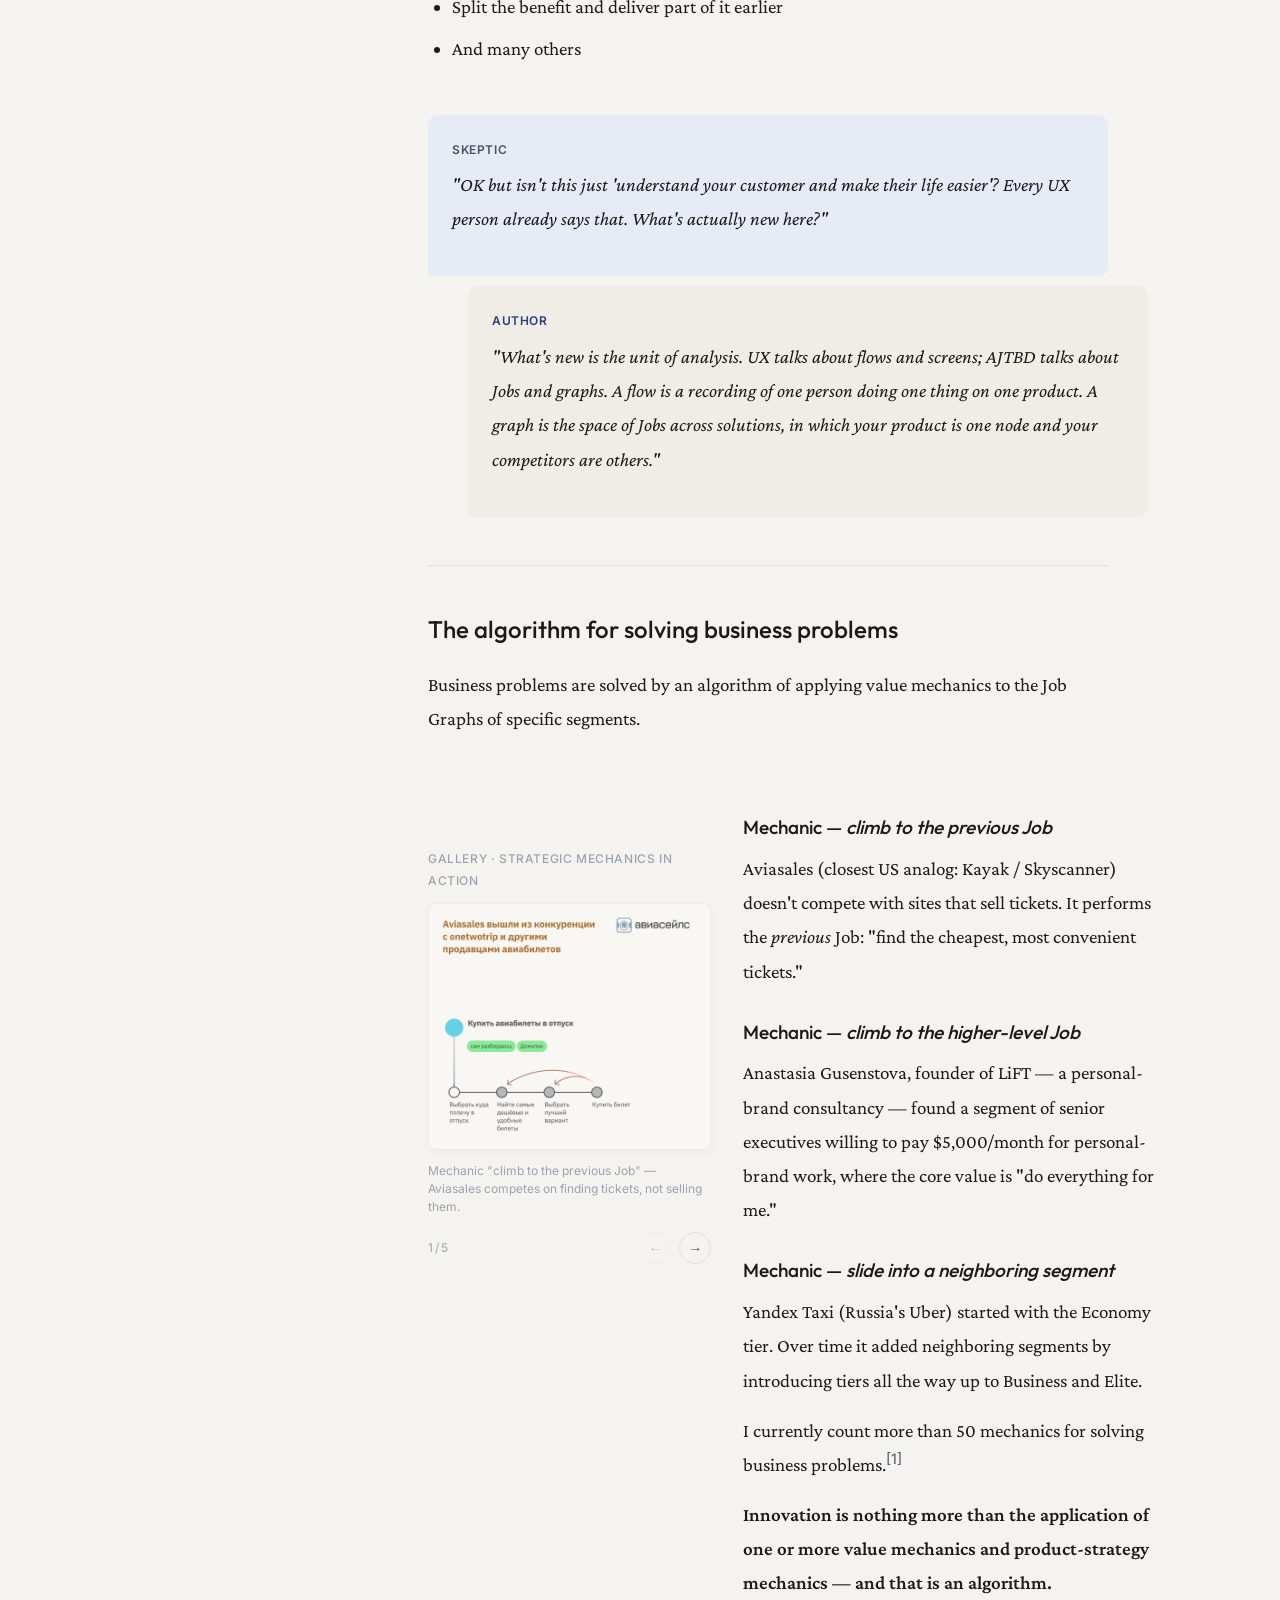
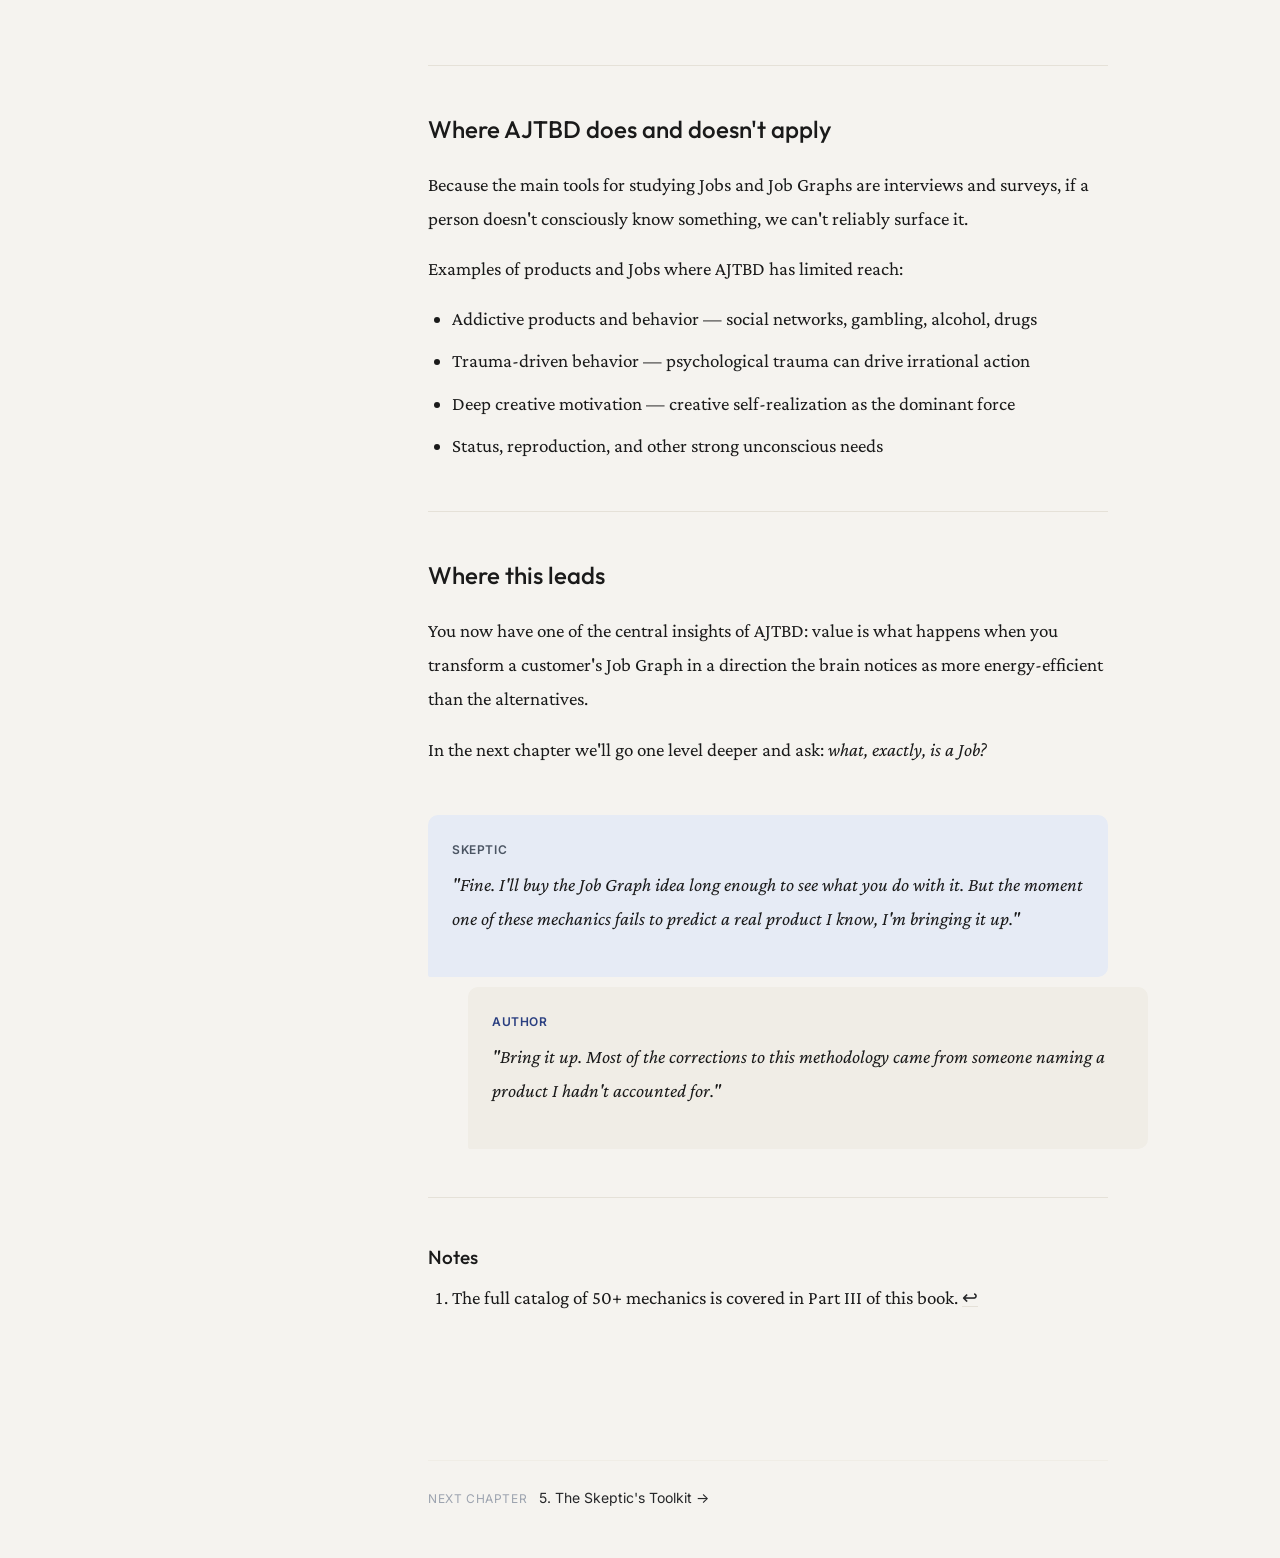
==== commit 2ef38fb5: "feat(step-12): visual polish — header, pull-quote, dialog blocks Chapter header: - h1 weight 700 + l" ====
--- a/index.html
+++ b/index.html
@@ -223,7 +223,7 @@
           <p class="citation__source">— Lisa Feldman Barrett, <em>Seven and a Half Lessons About the Brain</em>, 2020</p>
         </div>
         <p>If Barrett is right, the brain is, above all else, a resource manager. It manages water, oxygen, glucose, fats, minerals, neurotransmitters — and it manages them like an investor: it spends X units of energy now in expectation of getting 3X in return.</p>
-        <p><strong>Value is performing the customer's Jobs more energy-efficiently than the alternatives.</strong></p>
+        <p class="pull-quote">Value is performing the customer's Jobs more energy-efficiently than the alternatives.</p>
         <p>But the formula <code>value = benefit – cost</code> doesn't explain two important phenomena: the existence of "problems" and the surprise we feel when something is genuinely valuable.</p>
         <h3>A note on expectations</h3>
         <p>Expectations (often unconscious) play a critical role in how the brain assesses the value of a particular solution. This is a thesis we'll come back to repeatedly.</p>
--- a/css/tokens.css
+++ b/css/tokens.css
@@ -21,27 +21,35 @@
   --color-paper-raised:  #FEFDFB;   /* slightly lighter — for cards if needed  */
   --color-paper-elevated:#F5F3EF;   /* same as paper — flat, no 'white card'  */
   --color-ink:           #1A1A1A;   /* near-black body text                    */
-  --color-ink-muted:     #6B7280;   /* secondary text, captions, meta          */
+  --color-ink-muted:     #4B5563;   /* secondary text, captions, meta          */
   --color-ink-faint:     #9CA3AF;   /* tertiary — chapter numbers, hints       */
   --color-border:        #E5E1D8;   /* warm border for separators              */
   --color-border-light:  #F0EDE6;   /* very subtle divider                     */
   --shadow-soft:         0 2px 8px rgba(0, 0, 0, 0.03);  /* barely there    */
 
   /* -----------------------------------------------------------------------
-     Colors — Primary Accent: Deep Navy
-     "Serious, strategic, B2B grown-up product."
-     Used for: links, active TOC items, action buttons, focus rings.
+     Colors — Primary Accent: Dark Warm Neutral
+     "Zero-bullshit Notion/Stripe-docs tone — text does the work."
+     Used for: body links, chapter-end nav, toc-trigger, FAB button.
      ----------------------------------------------------------------------- */
-  --color-accent:        #2A3F5F;
-  --color-accent-hover:  #1E3050;
-  --color-accent-light:  #E6EBF2;
-  --color-accent-mid:    #B3C3D9;
-  --color-selection:     #D0DAE8;
+  --color-accent:        #252628;   /* near-black, warm undertone             */
+  --color-accent-hover:  #111113;   /* deeper on hover                        */
+  --color-accent-light:  #EAEAEA;   /* very subtle tint                       */
+  --color-accent-mid:    #9B9BA0;   /* mid — quiet dividers                   */
+  --color-selection:     #E4E4E6;   /* text selection highlight               */
 
   /* -----------------------------------------------------------------------
-     Colors — Secondary Accent: Dark Olive
-     "Quiet power, natural authority."
-     Used for: scholar citations, subtle borders, secondary icons.
+     Colors — Active State Accent: Restrained Slate-Blue
+     "Cold neutral shift — readable state without screaming SaaS."
+     Used for: active TOC item, current chapter, focus rings, search marks.
+     ----------------------------------------------------------------------- */
+  --color-active:        #2A3F80;   /* slate-blue — only active/current states */
+  --color-active-hover:  #1E3070;
+  --color-active-light:  #E6EBF5;
+  --color-active-mid:    #9BAACF;
+
+  /* -----------------------------------------------------------------------
+     Colors — Secondary: Dark Olive (reserved for citations / callouts)
      ----------------------------------------------------------------------- */
   --color-secondary:       #2D4A3E;
   --color-secondary-hover: #1F3A2F;
@@ -63,7 +71,7 @@
      ----------------------------------------------------------------------- */
   --text-xs:       0.75rem;    /* 12px — tiny labels                       */
   --text-sm:       0.875rem;   /* 14px — meta, captions, nav               */
-  --text-base:     1.125rem;   /* 18px — body text (larger than default)   */
+  --text-base:     1.1875rem;  /* 19px — body text; Crimson Pro reads small */
   --text-lg:       1.25rem;    /* 20px — lead paragraphs                   */
   --text-xl:       1.5rem;     /* 24px — h3                                */
   --text-2xl:      1.75rem;    /* 28px — h2                                */
--- a/css/base.css
+++ b/css/base.css
@@ -71,7 +71,7 @@
 }
 
 :focus-visible {
-  outline: 2px solid var(--color-accent);
+  outline: 2px solid var(--color-active);
   outline-offset: 2px;
   border-radius: var(--radius-sm);
 }
--- a/css/typography.css
+++ b/css/typography.css
@@ -22,8 +22,9 @@
 
 h1 {
   font-size: var(--text-3xl);
-  font-weight: 600;
+  font-weight: 700;
   line-height: var(--leading-heading);
+  letter-spacing: -0.015em;
   margin-bottom: var(--space-4);
 }
 
--- a/css/layout.css
+++ b/css/layout.css
@@ -202,7 +202,7 @@
 }
 
 .col-middle__chapter-link--active {
-  color: var(--color-accent);
+  color: var(--color-active);
   font-weight: 500;
 }
 
@@ -233,7 +233,7 @@
 }
 
 .col-middle__section-link--active {
-  color: var(--color-accent);
+  color: var(--color-active);
 }
 
 /* h3 sub-entries — indented, slightly smaller */
@@ -245,7 +245,7 @@
 
 /* Must come after --h3 so active accent wins on h3 links too */
 .col-middle__section-link--h3.col-middle__section-link--active {
-  color: var(--color-accent);
+  color: var(--color-active);
 }
 
 /* Fade-out at bottom to hint scrollability */
@@ -358,7 +358,7 @@
     font-size: var(--text-sm);
     font-weight: 500;
     cursor: pointer;
-    box-shadow: 0 4px 16px rgba(42, 63, 95, 0.35);
+    box-shadow: 0 4px 16px rgba(0, 0, 0, 0.28);
     white-space: nowrap;
     transition: background var(--duration-fast) ease,
                 box-shadow var(--duration-fast) ease,
@@ -367,7 +367,7 @@
 
   .toc-fab:hover {
     background: var(--color-accent-hover);
-    box-shadow: 0 6px 20px rgba(42, 63, 95, 0.45);
+    box-shadow: 0 6px 20px rgba(0, 0, 0, 0.38);
   }
 
   .toc-fab:active {
--- a/css/components.css
+++ b/css/components.css
@@ -23,23 +23,29 @@
   max-width: var(--content-max);
 }
 
-/* Shared card style — generous, symmetric padding */
+/* Shared card style */
 .dialog__skeptic,
 .dialog__author {
-  background: rgba(42, 63, 95, 0.05);
   border-radius: 10px 10px 10px 2px;
   padding: var(--space-6);
 }
 
-/* Skeptic: flush left */
+/* Skeptic: subtle cool tint — "outside voice" */
 .dialog__skeptic {
+  background: var(--color-active-light);
   margin-bottom: 10px;
 }
 
-/* Author: symmetric offset — 40px indent left = 40px overhang right */
+/* Author: warm paper tint — "my voice" */
 .dialog__author {
+  background: var(--color-border-light);
   margin-left: 40px;
   margin-right: -40px;
+}
+
+/* Author label gets the active slate-blue — quiet authority signal */
+.dialog__author .dialog__label {
+  color: var(--color-active);
 }
 
 /* Speaker label */
@@ -96,13 +102,16 @@
    ----------------------------------------------------------------------- */
 
 .pull-quote {
-  font-size: var(--text-pull);
-  line-height: 1.5;
+  font-size: 2rem;
+  line-height: 1.45;
   font-style: italic;
   text-align: center;
-  max-width: 600px;
-  margin: var(--space-12) auto;
-  padding: 0 var(--space-6);
+  color: var(--color-ink-muted);
+  max-width: 560px;
+  margin: var(--space-16) auto;
+  padding: var(--space-8) var(--space-6);
+  border-top: 1px solid var(--color-border);
+  border-bottom: 1px solid var(--color-border);
 }
 
 /* -----------------------------------------------------------------------
@@ -110,7 +119,18 @@
    ----------------------------------------------------------------------- */
 
 .chapter-header {
-  margin-bottom: var(--space-4);
+  padding-top: var(--space-8);
+  margin-bottom: var(--space-8);
+}
+
+.chapter-header .meta-label {
+  margin-bottom: var(--space-3);
+}
+
+.chapter-header .lead {
+  margin-top: var(--space-3);
+  font-size: var(--text-base);
+  color: var(--color-ink-muted);
 }
 
 /* -----------------------------------------------------------------------
--- a/css/overlay.css
+++ b/css/overlay.css
@@ -153,7 +153,7 @@
 }
 
 .toc-overlay__search-field:focus-within {
-  border-color: var(--color-accent-mid);
+  border-color: var(--color-active-mid);
 }
 
 .toc-overlay__input {
@@ -271,7 +271,7 @@
 }
 
 .toc-overlay__chapter-link--current {
-  color: var(--color-accent);
+  color: var(--color-active);
   font-weight: 500;
 }
 
@@ -284,7 +284,7 @@
 }
 
 .toc-overlay__chapter-link--current .toc-overlay__chapter-num {
-  color: var(--color-accent-mid);
+  color: var(--color-active-mid);
 }
 
 /* -----------------------------------------------------------------------
@@ -320,7 +320,7 @@
 .toc-overlay__result-heading {
   font-family: var(--font-ui);
   font-size: var(--text-sm);
-  color: var(--color-accent);
+  color: var(--color-active);
   font-weight: 500;
   margin-bottom: var(--space-1);
   line-height: var(--leading-normal);
@@ -338,15 +338,15 @@
   color: var(--color-ink);
   font-weight: 500;
   text-decoration: underline;
-  text-decoration-color: var(--color-accent);
+  text-decoration-color: var(--color-active-mid);
   text-underline-offset: 2px;
 }
 
 .toc-overlay__result-heading mark {
   background: transparent;
-  color: var(--color-accent-hover);
+  color: var(--color-active-hover);
   text-decoration: underline;
-  text-decoration-color: var(--color-accent-mid);
+  text-decoration-color: var(--color-active-mid);
   text-underline-offset: 2px;
 }
 
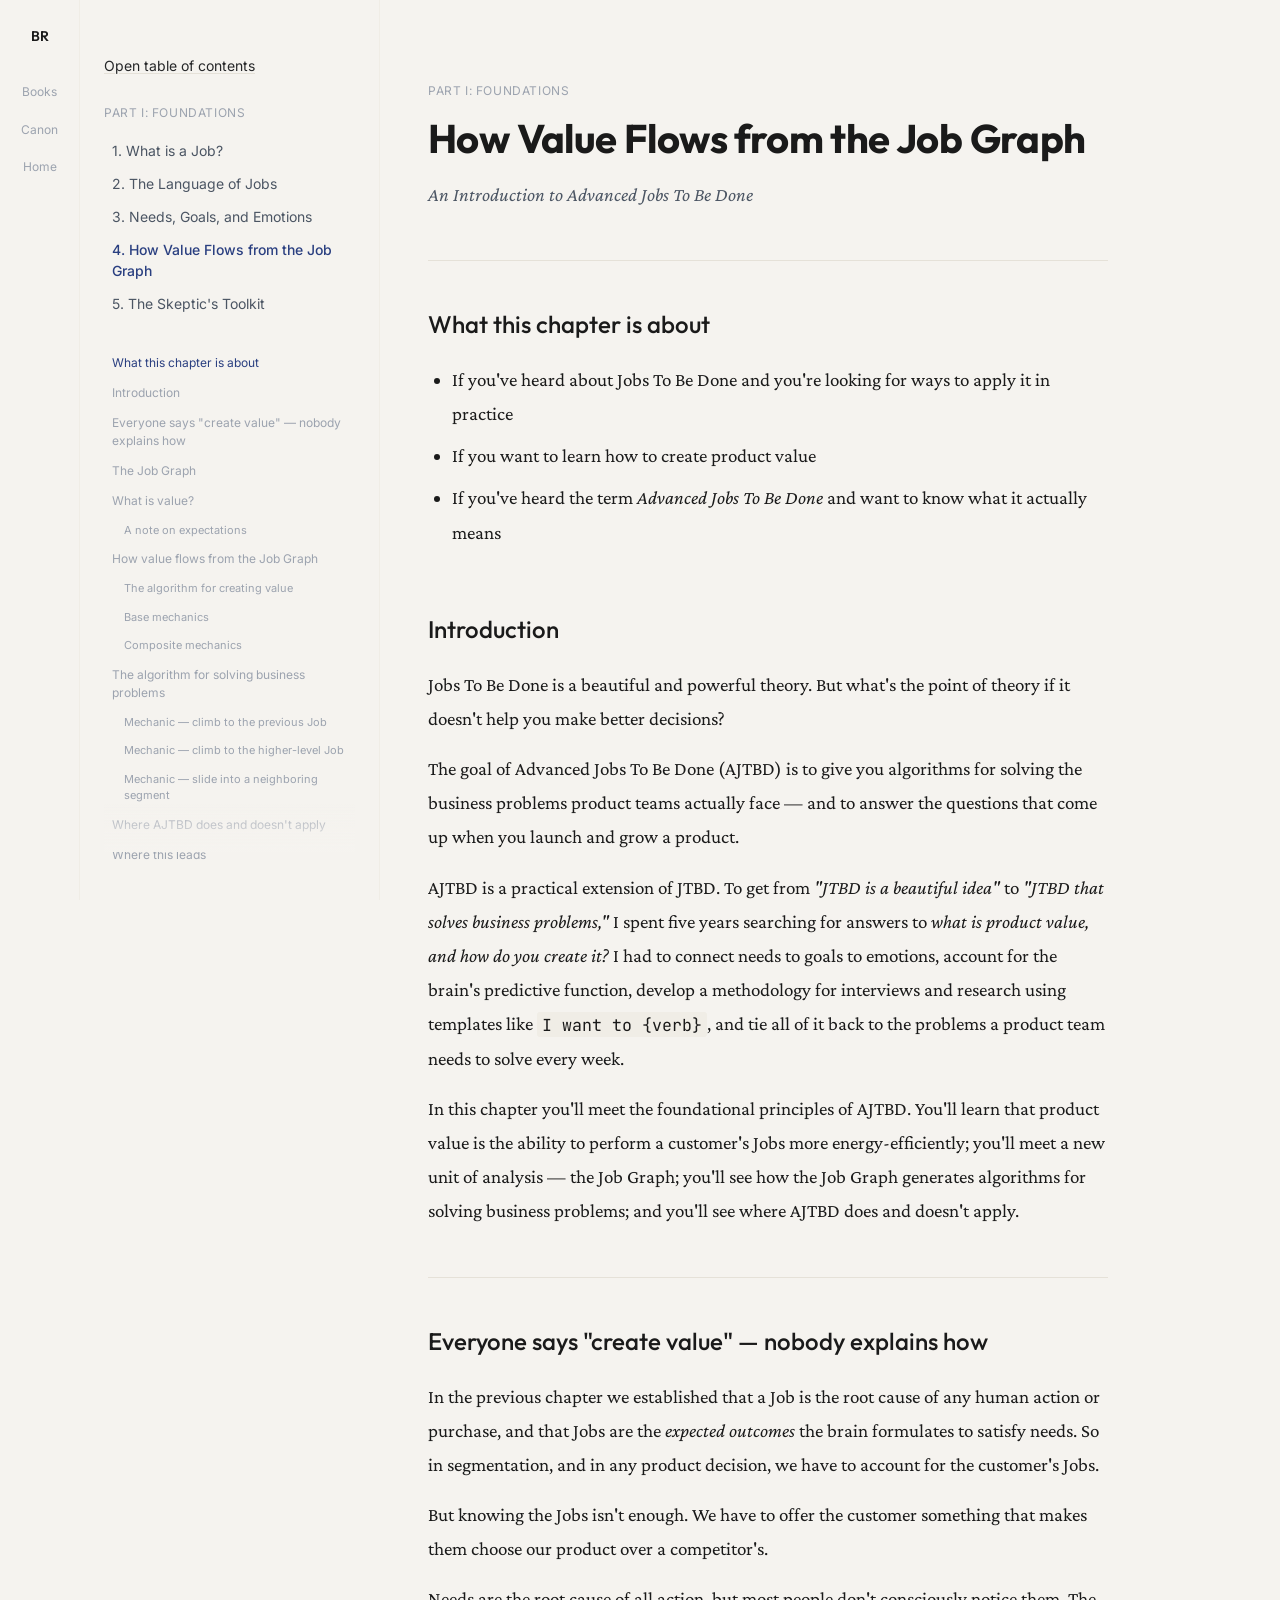
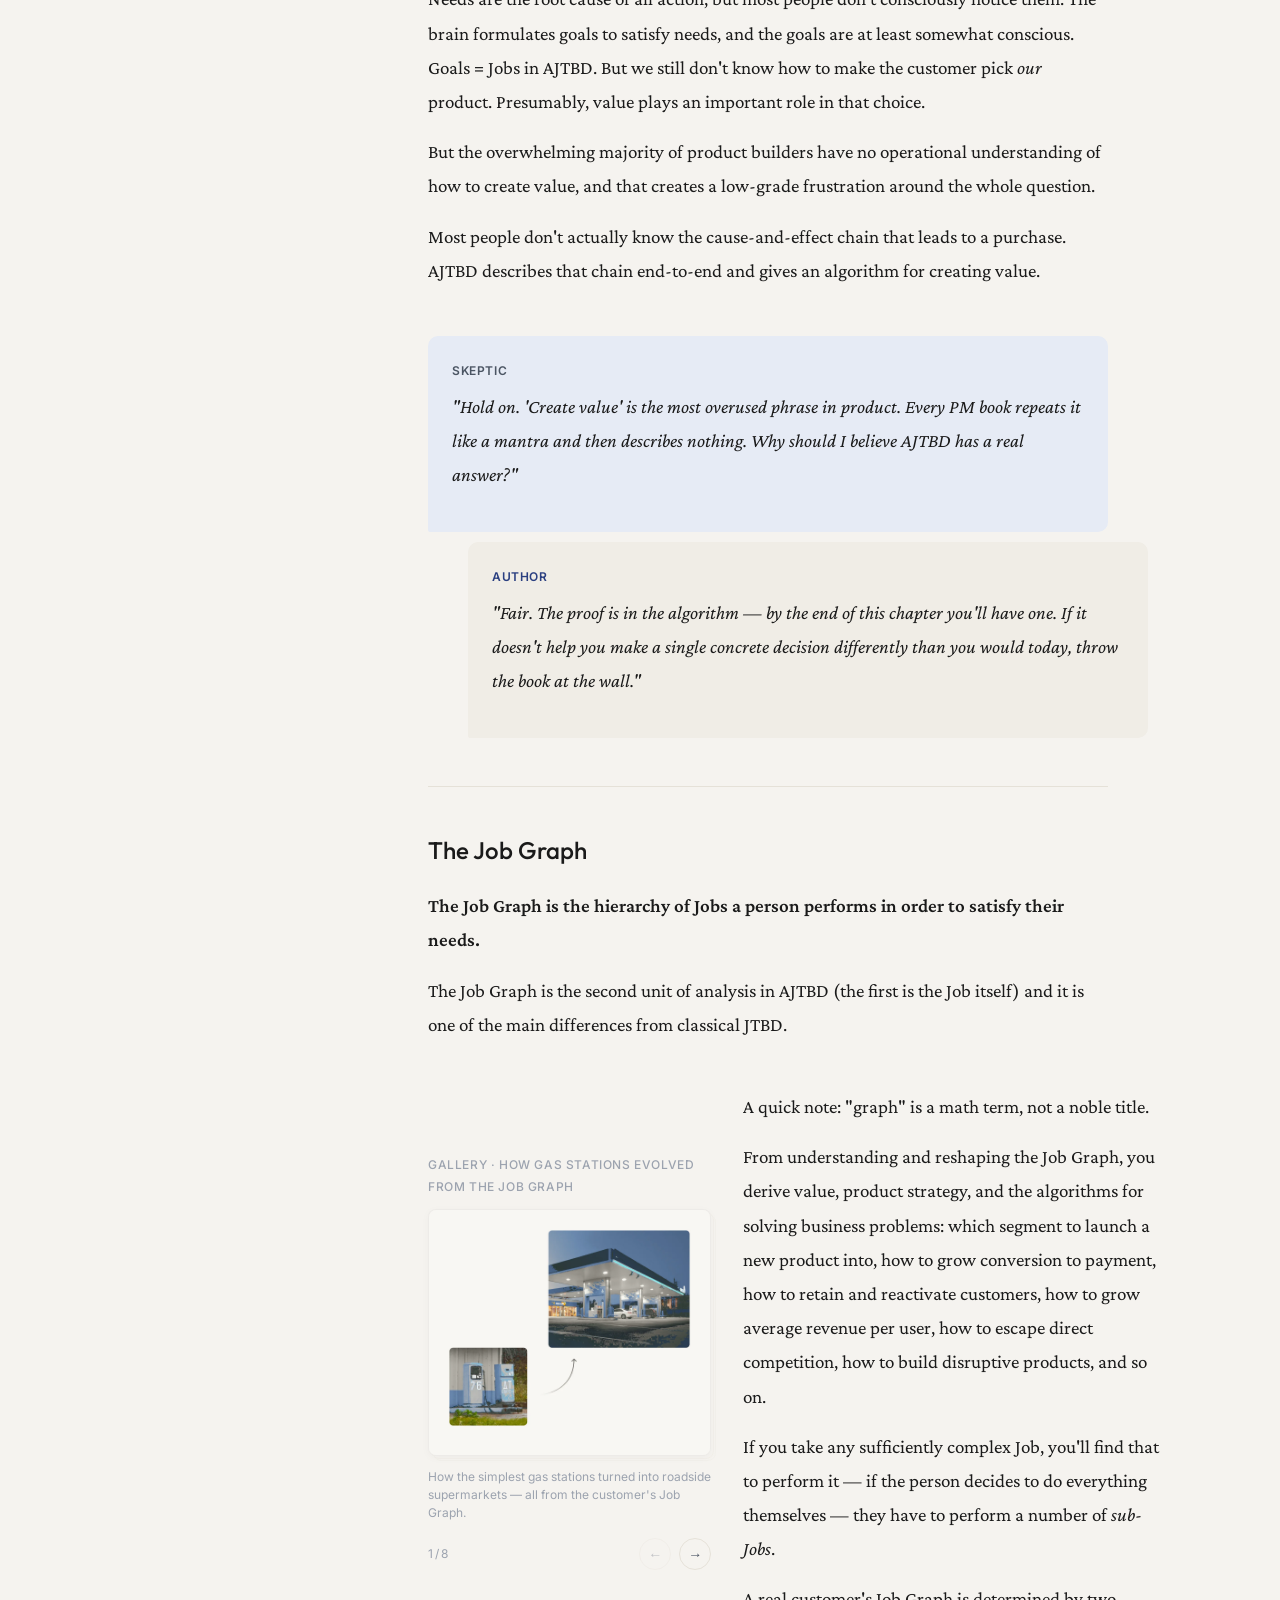
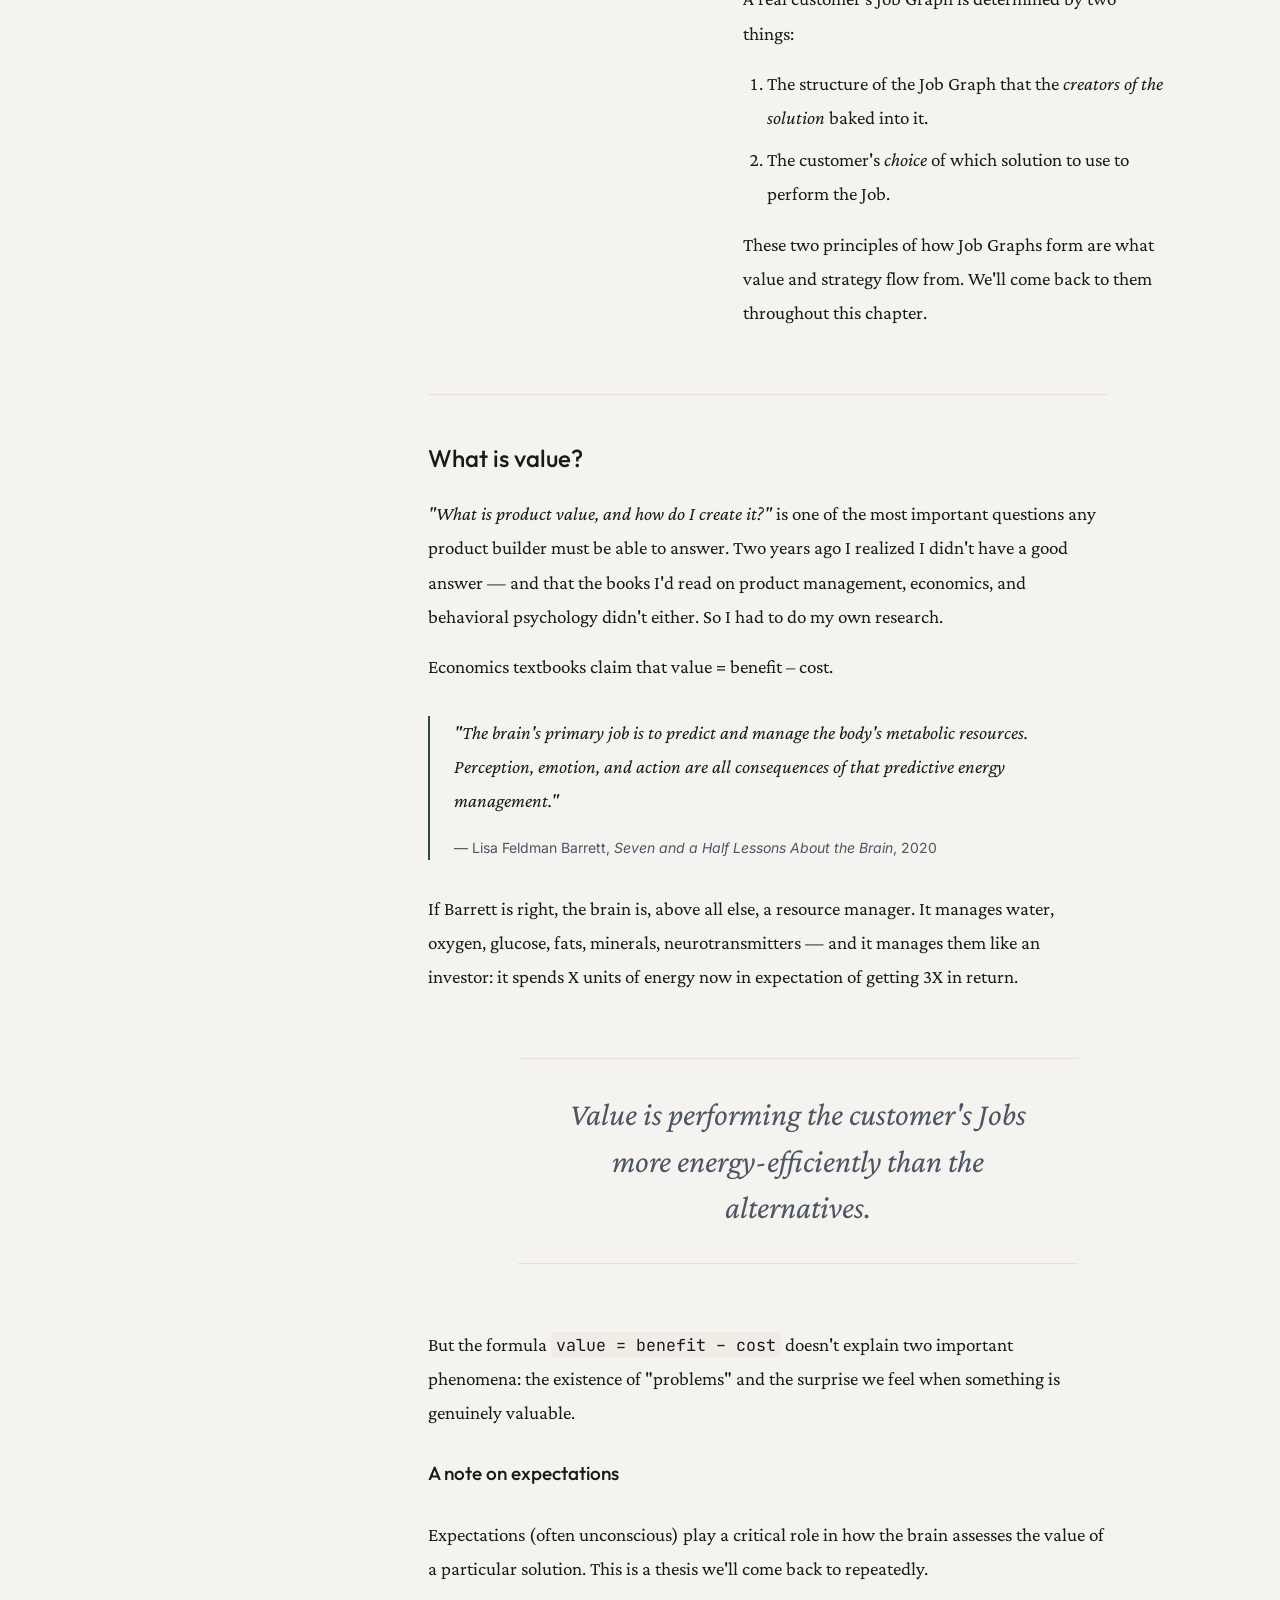
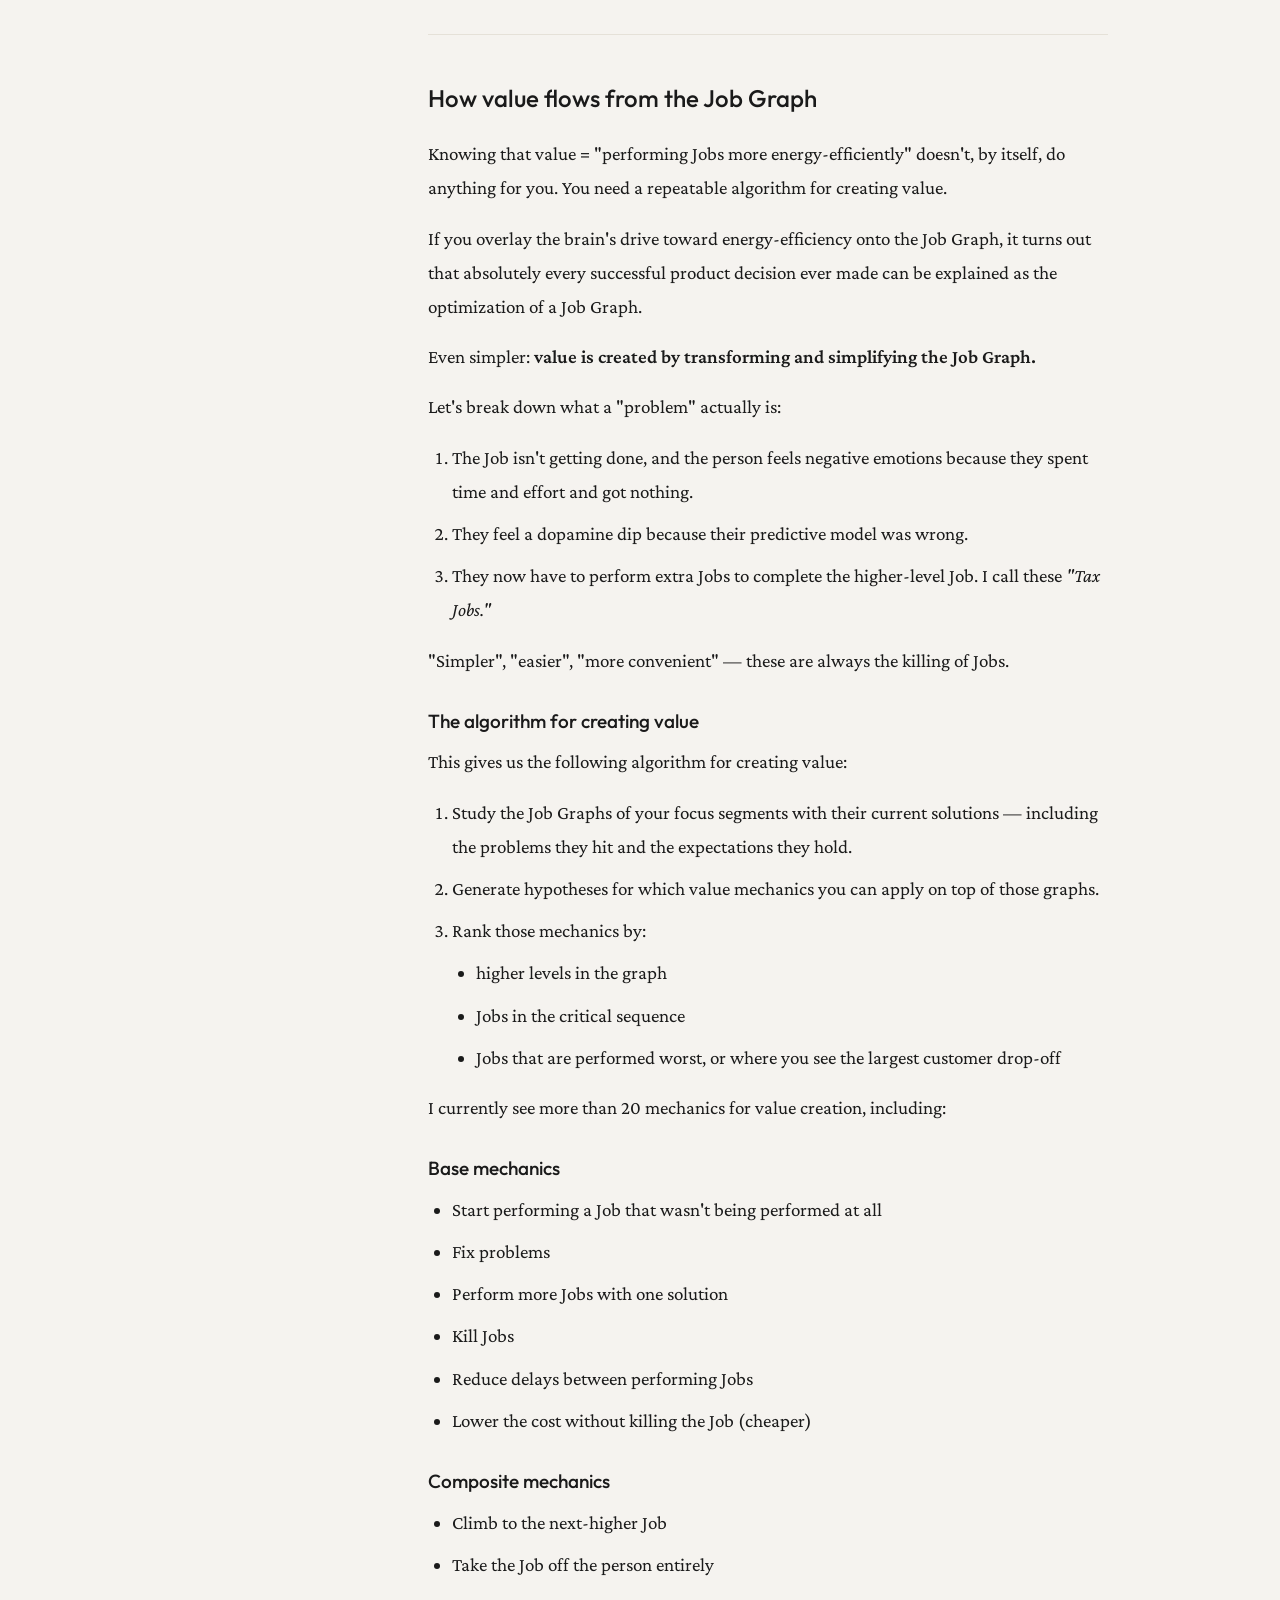
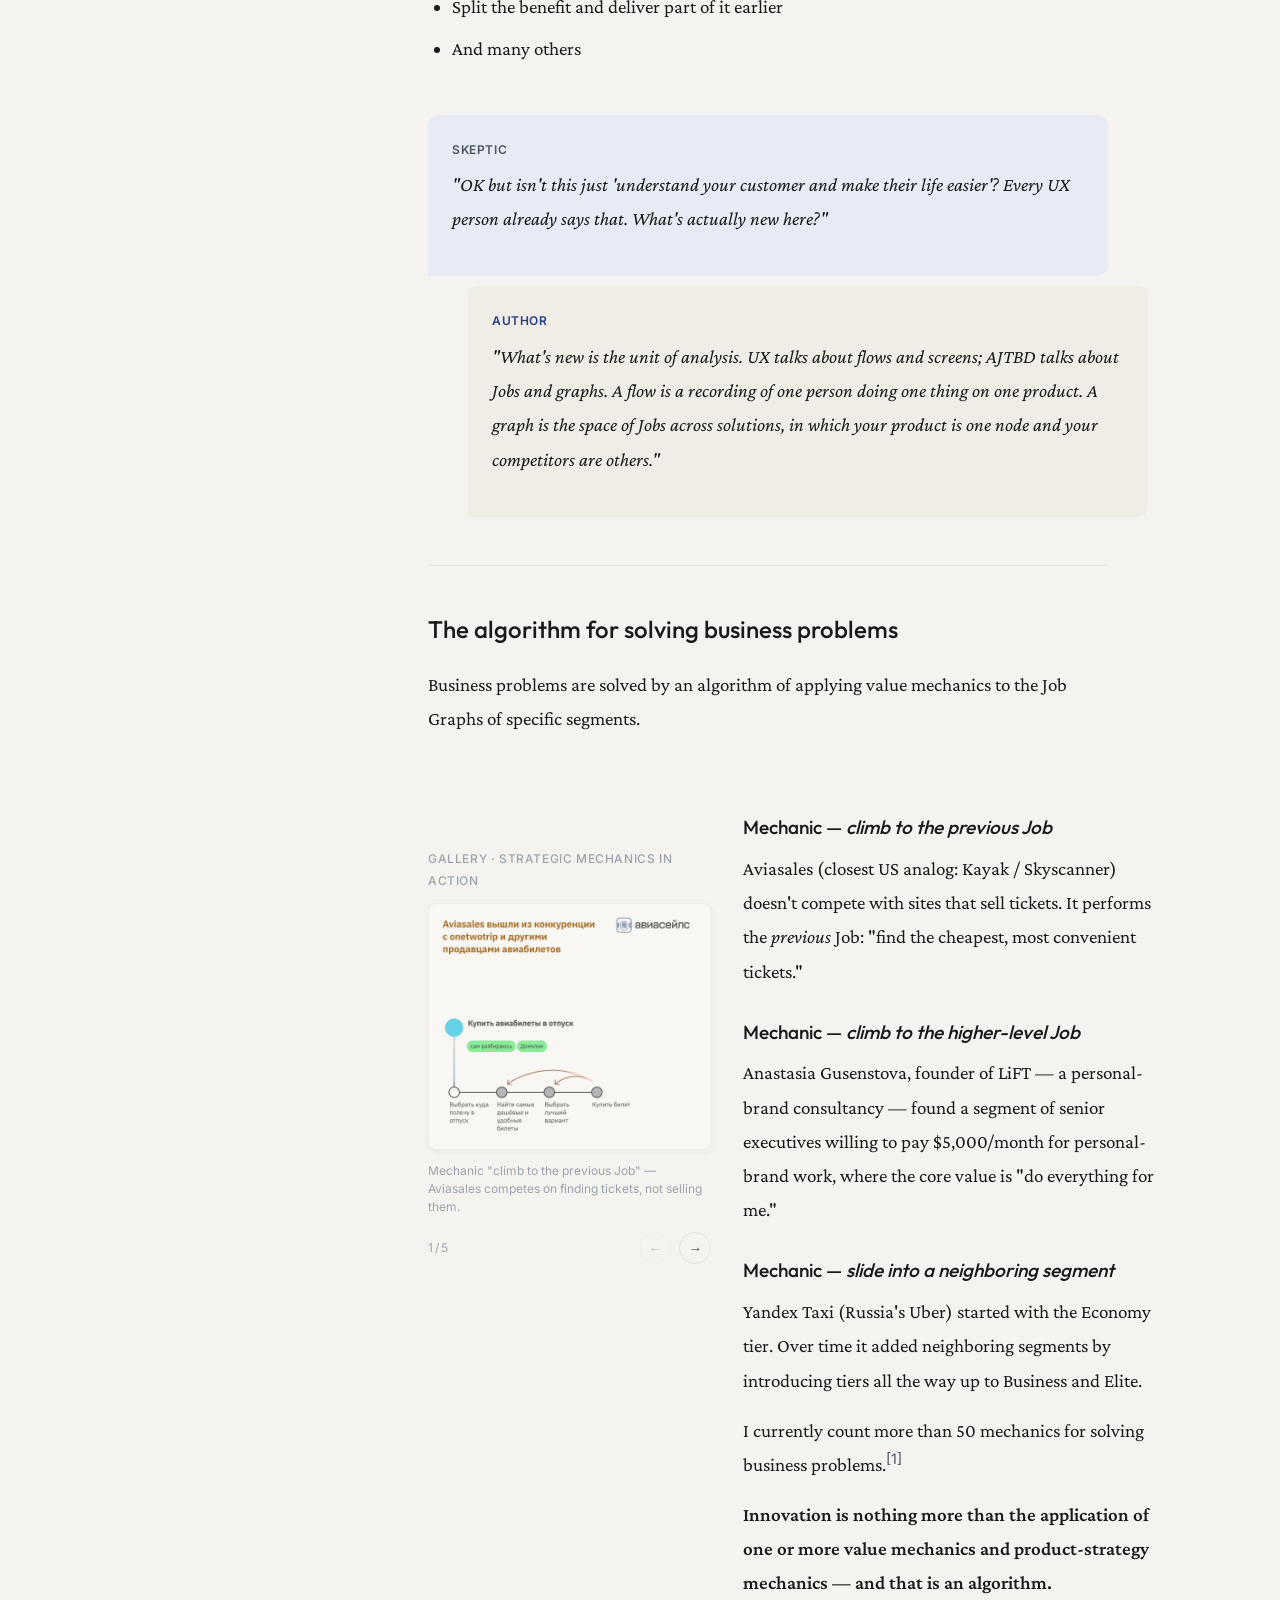
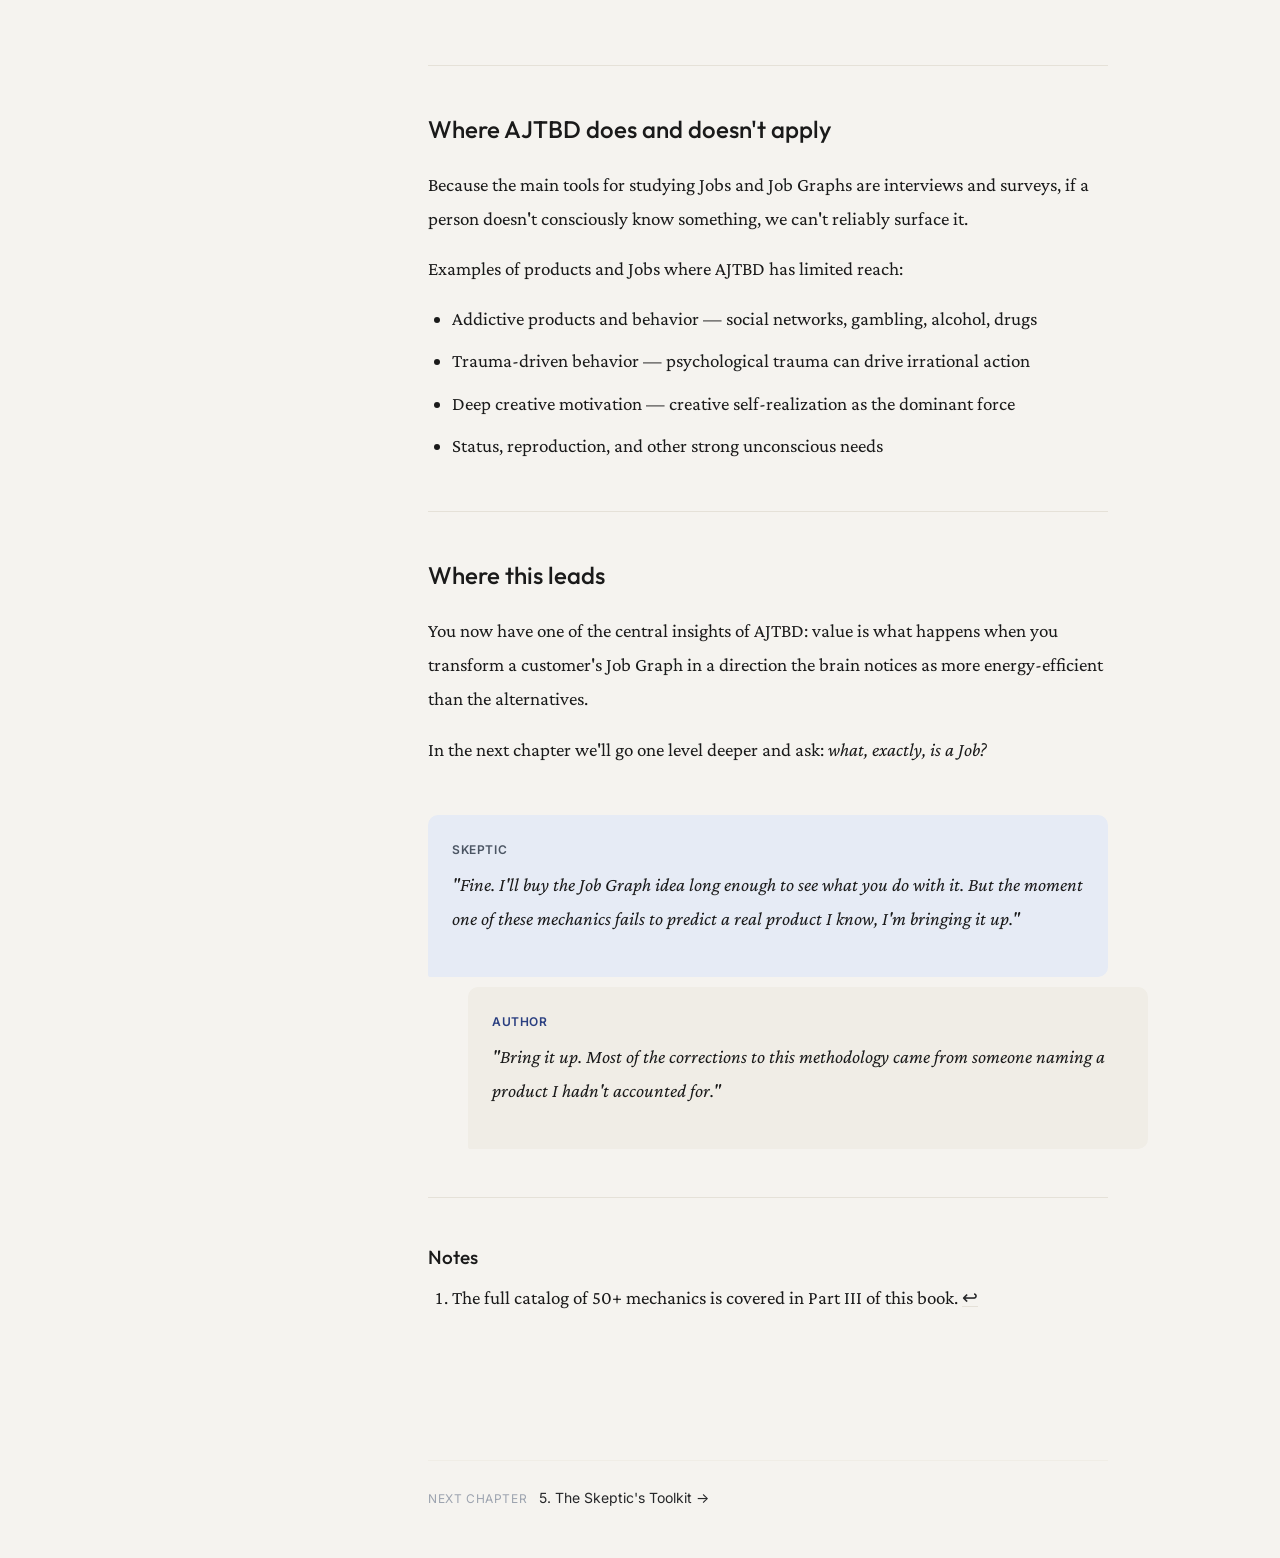
==== commit 573d121c: "feat(step-13): performance + accessibility audit Performance: - Convert 13 active PNGs to WebP (qual" ====
--- a/index.html
+++ b/index.html
@@ -21,6 +21,7 @@
   <link rel="stylesheet" href="css/overlay.css">
 </head>
 <body>
+  <a href="#main-content" class="skip-link">Skip to content</a>
 
   <div class="site">
 
@@ -40,7 +41,7 @@
     </aside>
 
     <!-- ==================== MIDDLE COLUMN — Book Context + Chapter TOC ==================== -->
-    <aside class="col-middle">
+    <aside class="col-middle" aria-label="Chapter navigation">
       <button class="col-middle__toc-trigger">Open table of contents</button>
 
       <p class="col-middle__part-label">Part I: Foundations</p>
@@ -95,7 +96,7 @@
     </aside>
 
     <!-- ==================== RIGHT COLUMN — Chapter Content ==================== -->
-    <main class="col-right">
+    <main class="col-right" id="main-content">
 
       <header class="chapter-header">
         <p class="meta-label">Part I: Foundations</p>
@@ -155,42 +156,66 @@
             <div class="gallery-stack">
               <p class="gallery-stack__label">Gallery · How gas stations evolved from the Job Graph</p>
               <div class="gallery-stack__stage">
-                <div class="gallery-stack__item gallery-stack__item--active">
-                  <img src="images/4_1.png" alt="Gas stations evolved from single-Job to multi-Job solutions" loading="lazy">
+                <div class="gallery-stack__item gallery-stack__item--active" aria-hidden="false">
+                  <picture>
+                  <source type="image/webp" srcset="images/4_1.webp">
+                  <img src="images/4_1.png" alt="Gas stations evolved from single-Job to multi-Job solutions" loading="lazy" width="1240" height="1080">
+                </picture>
                   <span class="gallery-stack__slide-caption">How the simplest gas stations turned into roadside supermarkets — all from the customer's Job Graph.</span>
                 </div>
-                <div class="gallery-stack__item">
-                  <img src="images/4_2.png" alt="Hero wants to drive from New York to Boston" loading="lazy">
+                <div class="gallery-stack__item" aria-hidden="true">
+                  <picture>
+                  <source type="image/webp" srcset="images/4_2.webp">
+                  <img src="images/4_2.png" alt="Hero wants to drive from New York to Boston" loading="lazy" width="1240" height="1080">
+                </picture>
                   <span class="gallery-stack__slide-caption">Our hero wants to drive from New York to Boston. They want coffee and a full tank — lower-level Jobs to "get to Boston safely."</span>
                 </div>
-                <div class="gallery-stack__item">
-                  <img src="images/4_3.png" alt="Brain predicts the value, cost, and sub-Jobs automatically" loading="lazy">
+                <div class="gallery-stack__item" aria-hidden="true">
+                  <picture>
+                  <source type="image/webp" srcset="images/4_3.webp">
+                  <img src="images/4_3.png" alt="Brain predicts the value, cost, and sub-Jobs automatically" loading="lazy" width="1240" height="1080">
+                </picture>
                   <span class="gallery-stack__slide-caption">Their brain has already predicted the value, the cost, and which sub-Jobs they'll perform — automatically and unconsciously.</span>
                 </div>
-                <div class="gallery-stack__item">
-                  <img src="images/4_4.png" alt="No fuel — that's a problem" loading="lazy">
+                <div class="gallery-stack__item" aria-hidden="true">
+                  <picture>
+                  <source type="image/webp" srcset="images/4_4.webp">
+                  <img src="images/4_4.png" alt="No fuel — that's a problem" loading="lazy" width="1240" height="1080">
+                </picture>
                   <span class="gallery-stack__slide-caption">They pull in. There's no fuel. That's a problem — negative emotions plus Tax Jobs the customer must now perform.</span>
                 </div>
-                <div class="gallery-stack__item">
-                  <img src="images/4_5.png" alt="Fix problems — the first value mechanic" loading="lazy">
+                <div class="gallery-stack__item" aria-hidden="true">
+                  <picture>
+                  <source type="image/webp" srcset="images/4_5.webp">
+                  <img src="images/4_5.png" alt="Fix problems — the first value mechanic" loading="lazy" width="1240" height="1080">
+                </picture>
                   <span class="gallery-stack__slide-caption">The first value mechanic — fix problems. Removes the negative emotions, the dopamine dip, and the Tax Jobs.</span>
                 </div>
-                <div class="gallery-stack__item">
-                  <img src="images/4_6.png" alt="Coffee shops appeared at gas stations" loading="lazy">
+                <div class="gallery-stack__item" aria-hidden="true">
+                  <picture>
+                  <source type="image/webp" srcset="images/4_6.webp">
+                  <img src="images/4_6.png" alt="Coffee shops appeared at gas stations" loading="lazy" width="1240" height="1080">
+                </picture>
                   <span class="gallery-stack__slide-caption">Why coffee shops appeared at gas stations — performing several customer Jobs with one solution.</span>
                 </div>
-                <div class="gallery-stack__item">
-                  <img src="images/4_7.png" alt="Two Jobs performed for less total investment" loading="lazy">
+                <div class="gallery-stack__item" aria-hidden="true">
+                  <picture>
+                  <source type="image/webp" srcset="images/4_7.webp">
+                  <img src="images/4_7.png" alt="Two Jobs performed for less total investment" loading="lazy" width="1240" height="1080">
+                </picture>
                   <span class="gallery-stack__slide-caption">If two of a person's Jobs are performed for less total investment, the new solution becomes a viable alternative.</span>
                 </div>
-                <div class="gallery-stack__item">
-                  <img src="images/4_8.png" alt="Killing Jobs creates positive prediction error" loading="lazy">
+                <div class="gallery-stack__item" aria-hidden="true">
+                  <picture>
+                  <source type="image/webp" srcset="images/4_8.webp">
+                  <img src="images/4_8.png" alt="Killing Jobs creates positive prediction error" loading="lazy" width="1240" height="1080">
+                </picture>
                   <span class="gallery-stack__slide-caption">Simplifying a product by killing Jobs creates a positive prediction error and lifts satisfaction.</span>
                 </div>
               </div>
               <p class="gallery-stack__caption"></p>
               <div class="gallery-stack__controls">
-                <span class="gallery-stack__counter"></span>
+                <span class="gallery-stack__counter" aria-live="polite" aria-atomic="true"></span>
                 <div class="gallery-stack__nav">
                   <button class="gallery-stack__btn" data-dir="-1" aria-label="Previous slide">←</button>
                   <button class="gallery-stack__btn" data-dir="1" aria-label="Next slide">→</button>
@@ -296,30 +321,45 @@
             <div class="gallery-stack">
               <p class="gallery-stack__label">Gallery · Strategic mechanics in action</p>
               <div class="gallery-stack__stage">
-                <div class="gallery-stack__item gallery-stack__item--active">
-                  <img src="images/5_1.png" alt="Climb to the previous Job — Aviasales" loading="lazy">
+                <div class="gallery-stack__item gallery-stack__item--active" aria-hidden="false">
+                  <picture>
+                  <source type="image/webp" srcset="images/5_1.webp">
+                  <img src="images/5_1.png" alt="Climb to the previous Job — Aviasales" loading="lazy" width="1240" height="1080">
+                </picture>
                   <span class="gallery-stack__slide-caption">Mechanic "climb to the previous Job" — Aviasales competes on finding tickets, not selling them.</span>
                 </div>
-                <div class="gallery-stack__item">
-                  <img src="images/5_2.png" alt="Climb to the previous Job — Domklik" loading="lazy">
+                <div class="gallery-stack__item" aria-hidden="true">
+                  <picture>
+                  <source type="image/webp" srcset="images/5_2.webp">
+                  <img src="images/5_2.png" alt="Climb to the previous Job — Domklik" loading="lazy" width="1240" height="1080">
+                </picture>
                   <span class="gallery-stack__slide-caption">Mechanic "climb to the previous Job" — Domklik becomes a lead funnel for mortgages.</span>
                 </div>
-                <div class="gallery-stack__item">
-                  <img src="images/5_3.png" alt="Climb to the higher-level Job — LiFT" loading="lazy">
+                <div class="gallery-stack__item" aria-hidden="true">
+                  <picture>
+                  <source type="image/webp" srcset="images/5_3.webp">
+                  <img src="images/5_3.png" alt="Climb to the higher-level Job — LiFT" loading="lazy" width="1240" height="1080">
+                </picture>
                   <span class="gallery-stack__slide-caption">Mechanic "climb to the higher-level Job" — LiFT kills lower-level Jobs and serves "run my personal brand."</span>
                 </div>
-                <div class="gallery-stack__item">
-                  <img src="images/5_4.png" alt="Slide into a neighboring segment — Yandex Taxi" loading="lazy">
+                <div class="gallery-stack__item" aria-hidden="true">
+                  <picture>
+                  <source type="image/webp" srcset="images/5_4.webp">
+                  <img src="images/5_4.png" alt="Slide into a neighboring segment — Yandex Taxi" loading="lazy" width="1240" height="1080">
+                </picture>
                   <span class="gallery-stack__slide-caption">Mechanic "slide into a neighboring segment" — Yandex Taxi expands from Economy to Business and Elite.</span>
                 </div>
-                <div class="gallery-stack__item">
-                  <img src="images/5_5.png" alt="50+ mechanics for solving business problems" loading="lazy">
+                <div class="gallery-stack__item" aria-hidden="true">
+                  <picture>
+                  <source type="image/webp" srcset="images/5_5.webp">
+                  <img src="images/5_5.png" alt="50+ mechanics for solving business problems" loading="lazy" width="1240" height="1080">
+                </picture>
                   <span class="gallery-stack__slide-caption">More than 50 mechanics for solving business problems exist in the full catalog.</span>
                 </div>
               </div>
               <p class="gallery-stack__caption"></p>
               <div class="gallery-stack__controls">
-                <span class="gallery-stack__counter"></span>
+                <span class="gallery-stack__counter" aria-live="polite" aria-atomic="true"></span>
                 <div class="gallery-stack__nav">
                   <button class="gallery-stack__btn" data-dir="-1" aria-label="Previous slide">←</button>
                   <button class="gallery-stack__btn" data-dir="1" aria-label="Next slide">→</button>
--- a/css/base.css
+++ b/css/base.css
@@ -79,3 +79,26 @@
 :focus:not(:focus-visible) {
   outline: none;
 }
+
+/* Skip-to-content — visually hidden, appears on keyboard focus */
+.skip-link {
+  position: fixed;
+  top: -100%;
+  left: var(--space-4);
+  z-index: calc(var(--z-modal) + 10);
+  background: var(--color-ink);
+  color: var(--color-paper);
+  padding: var(--space-2) var(--space-4);
+  border-radius: var(--radius-sm);
+  font-family: var(--font-ui);
+  font-size: var(--text-sm);
+  font-weight: 500;
+  text-decoration: none;
+  transition: top var(--duration-fast) ease;
+}
+
+.skip-link:focus {
+  top: var(--space-4);
+  outline: 2px solid var(--color-active);
+  outline-offset: 2px;
+}
--- a/css/components.css
+++ b/css/components.css
@@ -385,6 +385,14 @@
   max-width: none;
 }
 
+/* Mobile: remove dialog offset — no room for -40px overhang */
+@media (max-width: 767px) {
+  .dialog__author {
+    margin-left: 0;
+    margin-right: 0;
+  }
+}
+
 /* Mobile: stack vertically, gallery full-width */
 @media (max-width: 767px) {
   .two-pane {
